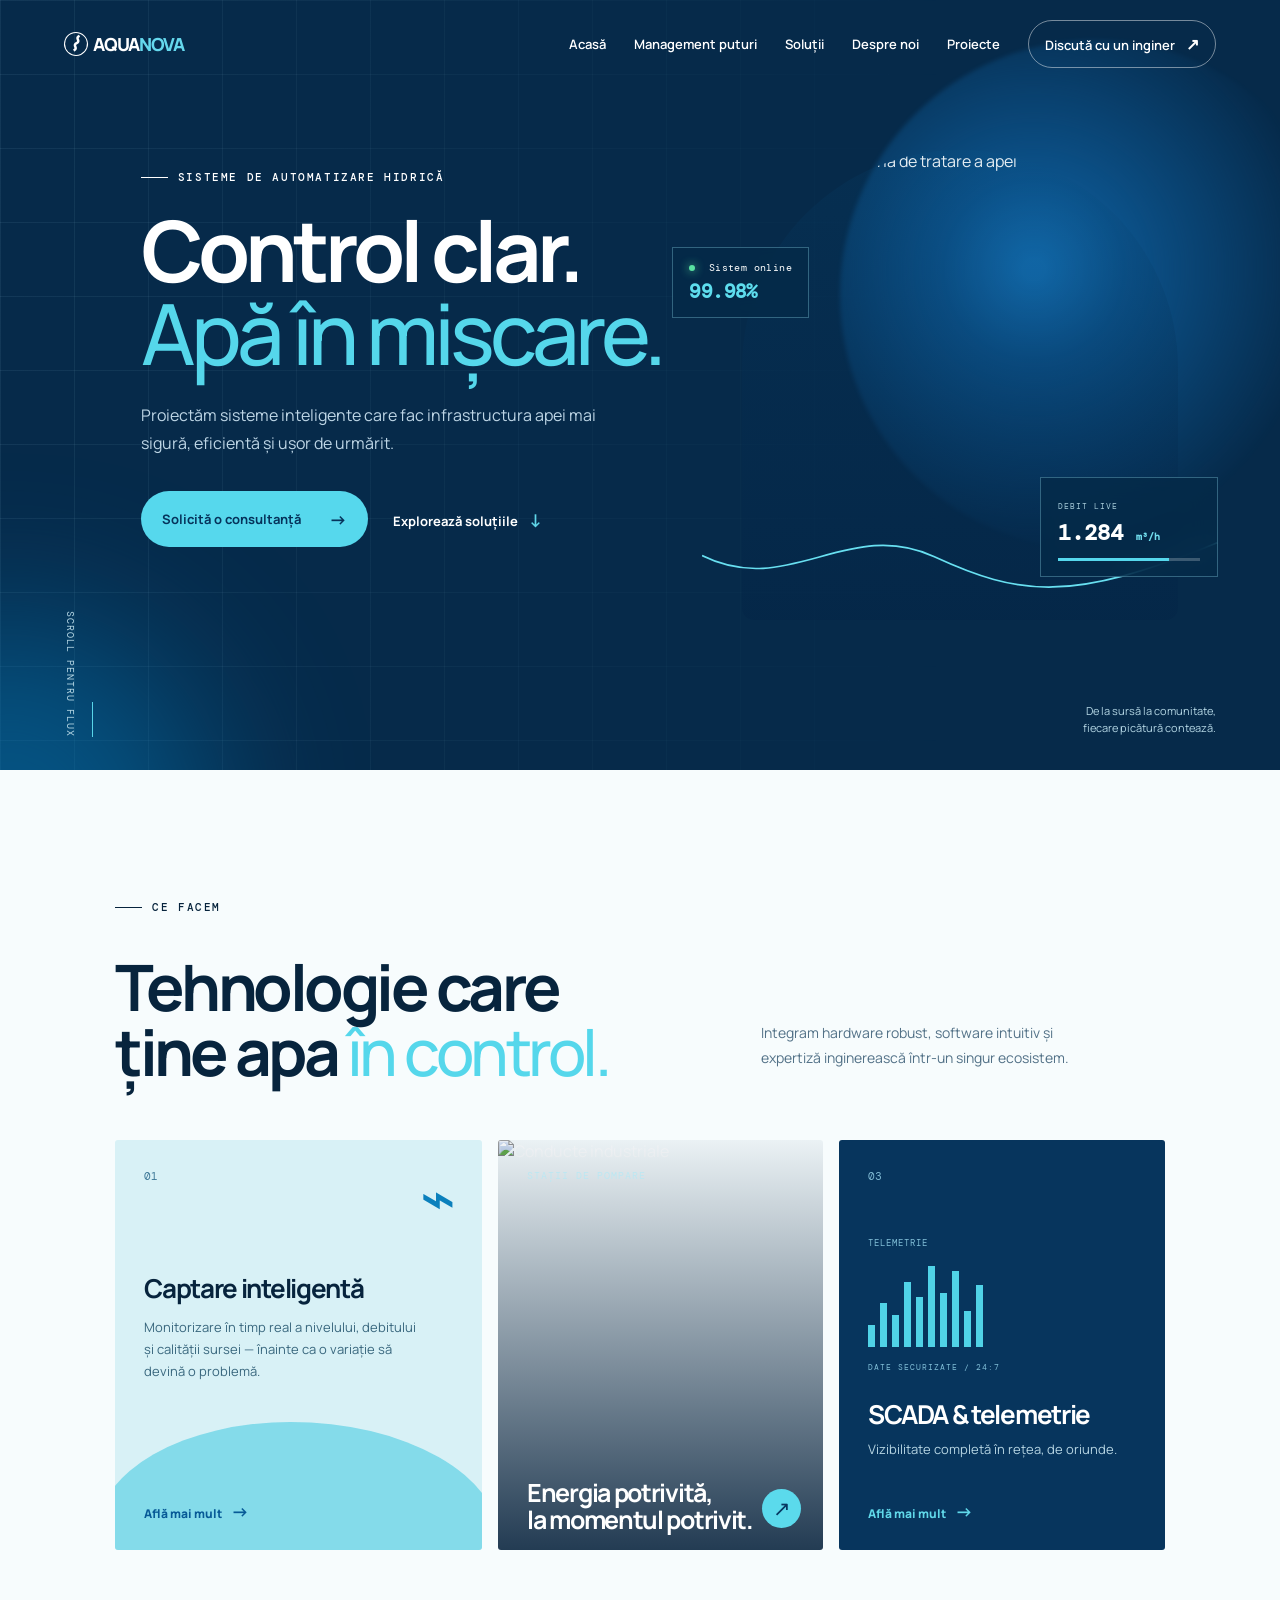
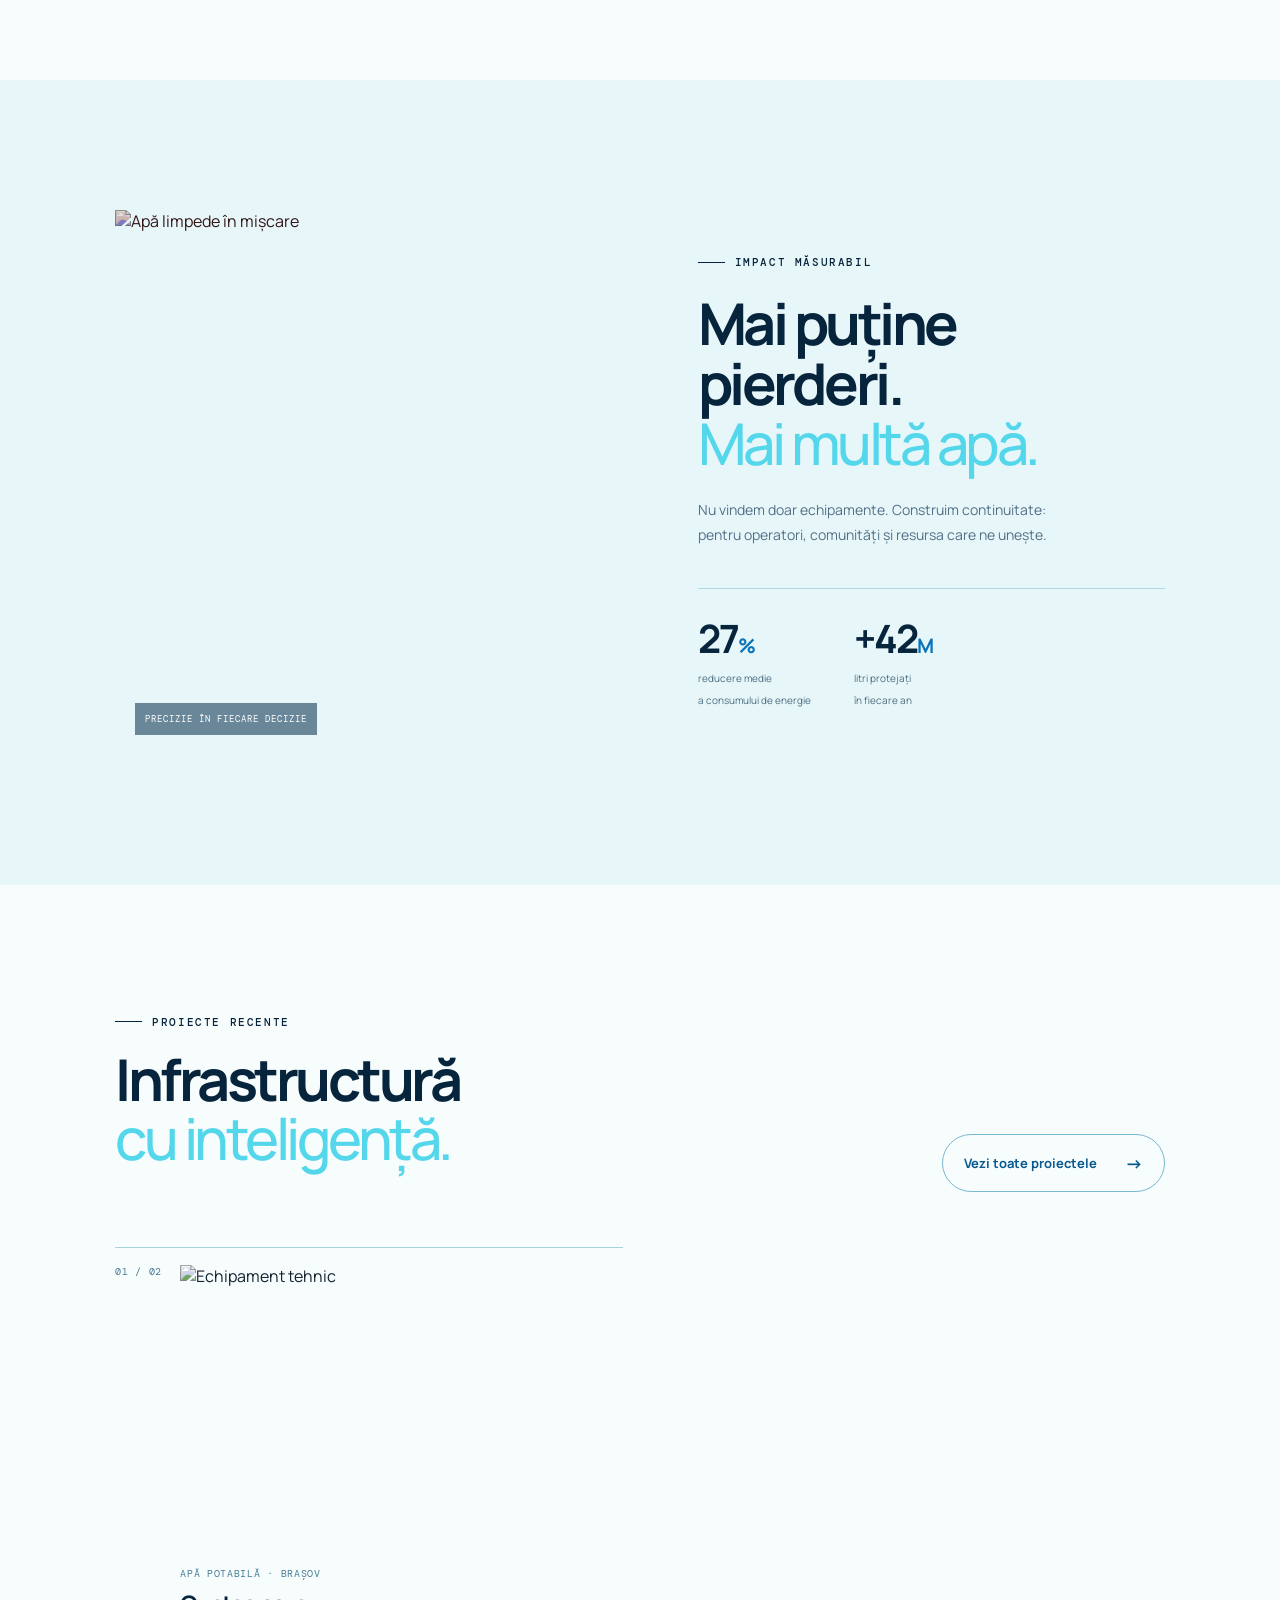
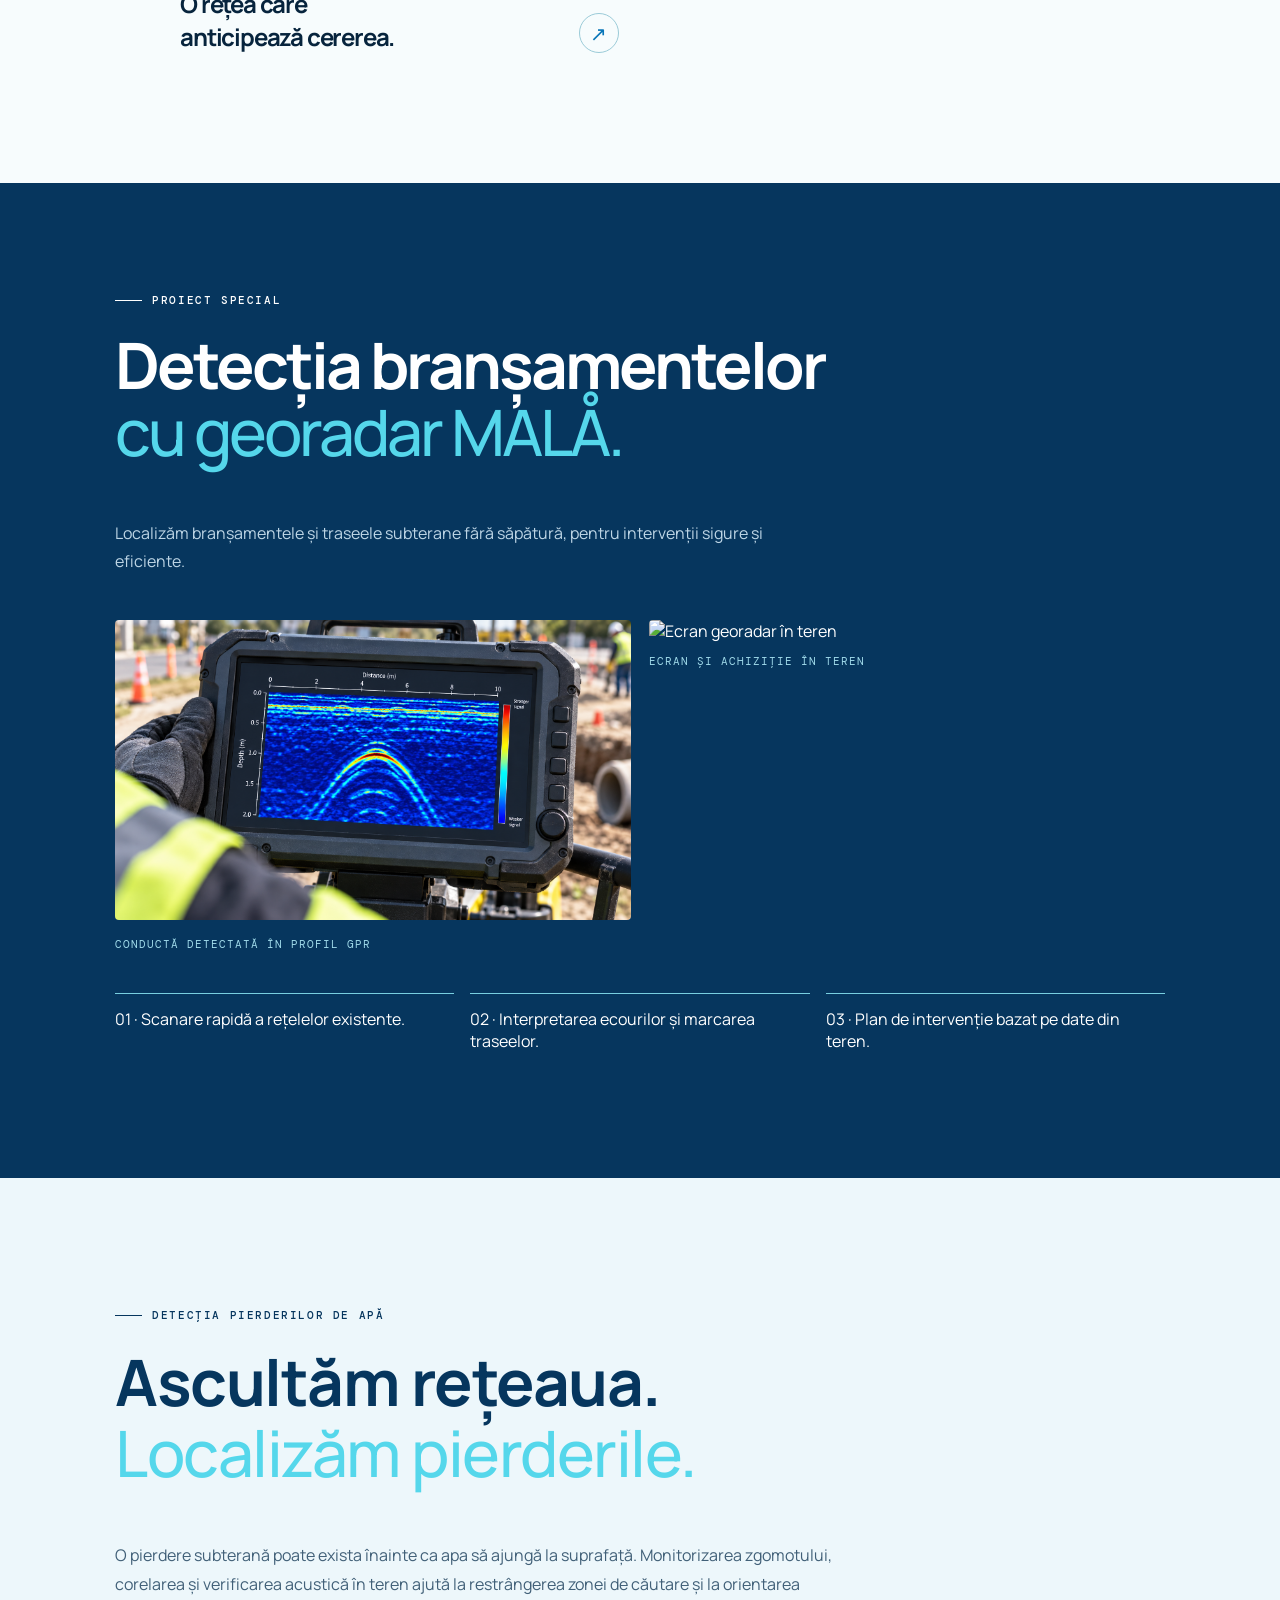
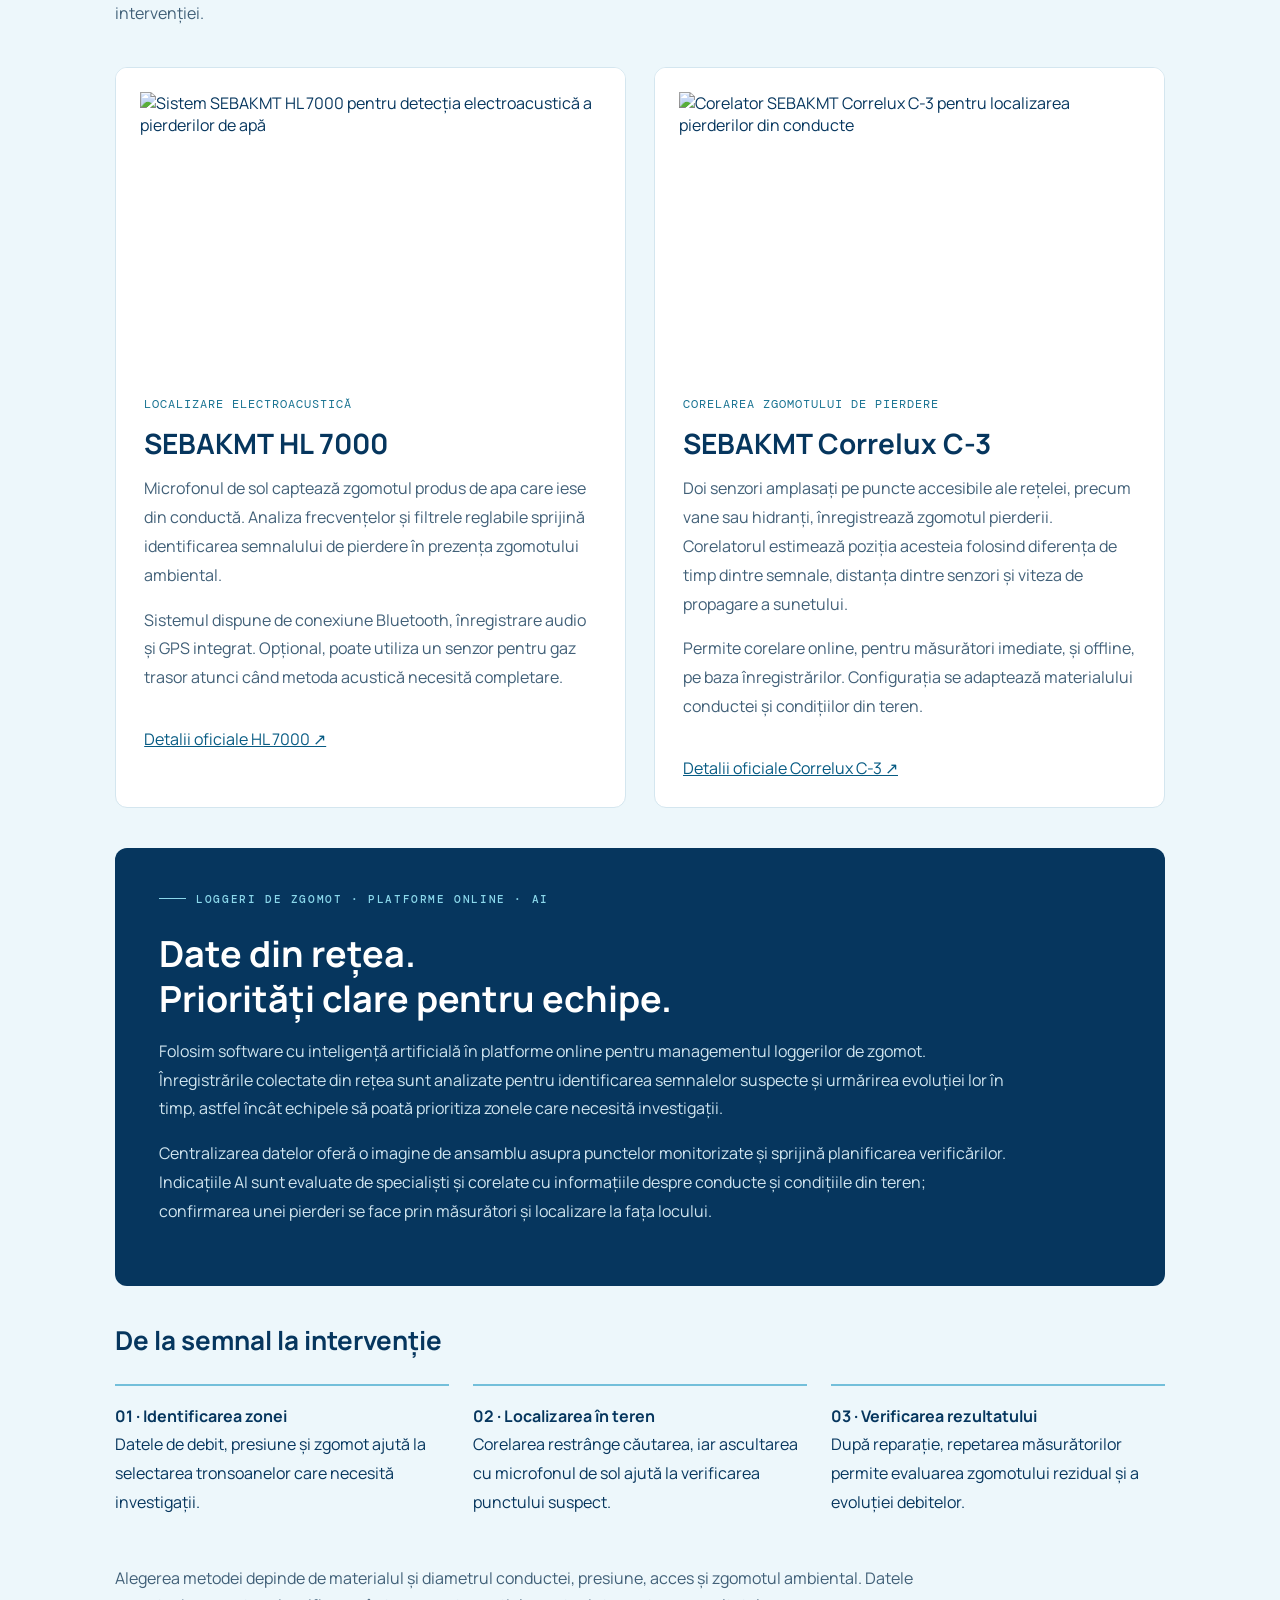
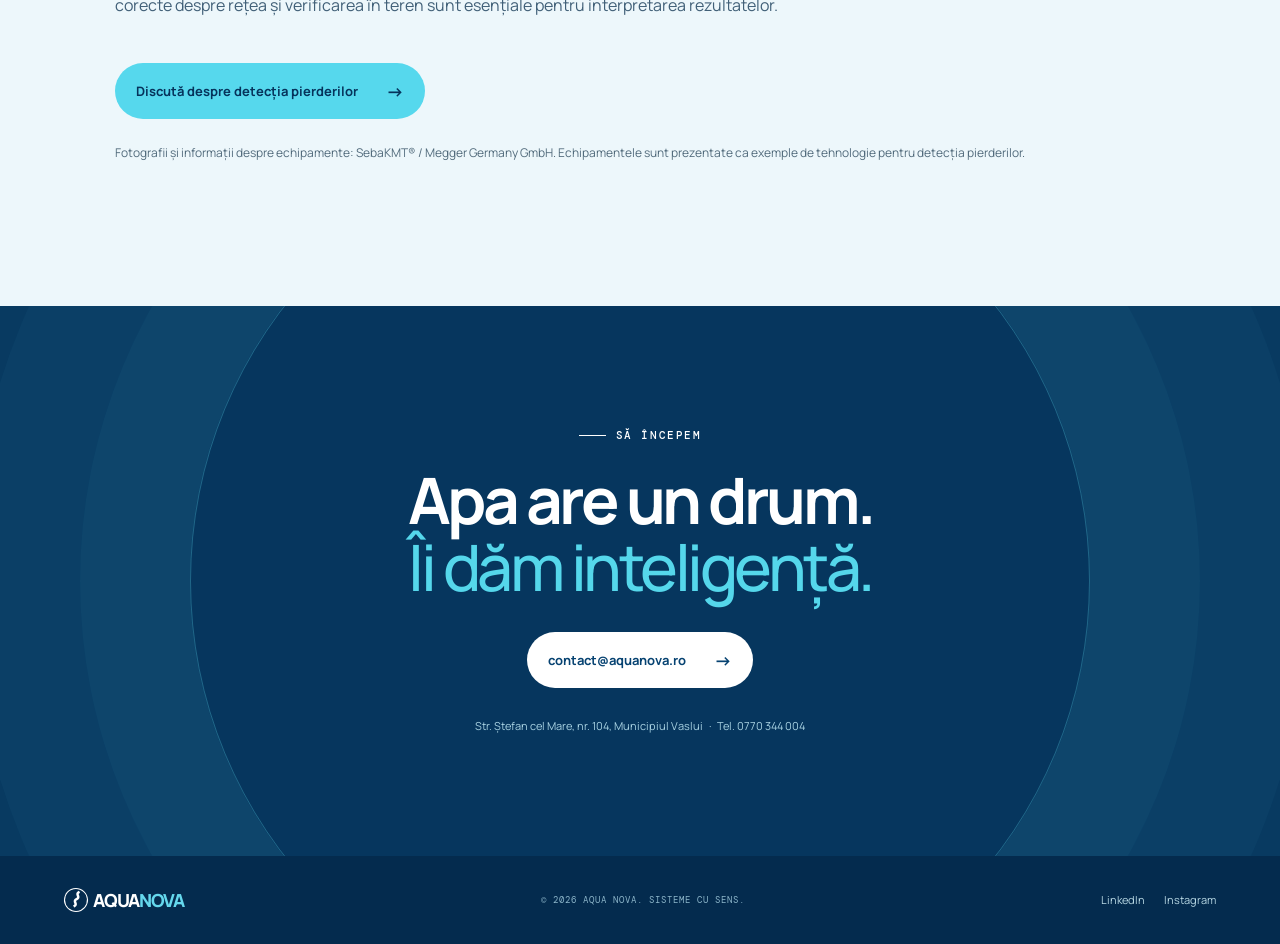
==== index.html @ 4a6e53aa "Add SEBAKMT leak detection equipment and AI logger management Added a new section for water loss det" ====
<!doctype html>
<html lang="ro">
  <head>
    <meta charset="UTF-8" />
    <meta name="viewport" content="width=device-width, initial-scale=1.0" />
    <meta name="description" content="AQUA NOVA — automatizări inteligente pentru captarea, tratarea și distribuția apei." />
    <title>AQUA NOVA | Automatizări pentru apă</title>
    <link rel="preconnect" href="https://fonts.googleapis.com" />
    <link rel="preconnect" href="https://fonts.gstatic.com" crossorigin />
    <link href="https://fonts.googleapis.com/css2?family=DM+Mono:wght@400;500&family=Manrope:wght@400;500;600;700;800&display=swap" rel="stylesheet" />
    <link rel="stylesheet" href="styles.css" />
  </head>
  <body>
    <div class="cursor-glow"></div>
    <header class="nav">
      <a class="brand" href="#acasa" aria-label="Aqua Nova acasă"><span class="brand-mark">⌇</span>AQUA<span>NOVA</span></a>
      <button class="menu-toggle" aria-label="Deschide meniul"><i></i><i></i></button>
      <nav>
        <a href="#acasa">Acasă</a><a href="puturi-forate.html">Management puturi</a><a href="#solutii">Soluții</a><a href="#despre">Despre noi</a><a href="#proiecte">Proiecte</a>
        <a class="nav-cta" href="#contact">Discută cu un inginer <b>↗</b></a>
      </nav>
    </header>

    <main id="acasa">
      <section class="hero">
        <div class="hero-grid"></div><div class="orb orb-one"></div><div class="orb orb-two"></div>
        <div class="hero-copy reveal">
          <p class="eyebrow"><span></span> SISTEME DE AUTOMATIZARE HIDRICĂ</p>
          <h1>Control clar.<br /><em>Apă în mișcare.</em></h1>
          <p class="intro">Proiectăm sisteme inteligente care fac infrastructura apei mai sigură, eficientă și ușor de urmărit.</p>
          <div class="hero-actions"><a class="button primary" href="#contact">Solicită o consultanță <b>→</b></a><a class="text-link" href="#solutii">Explorează soluțiile <span>↓</span></a></div>
        </div>
        <div class="hero-visual reveal delay-1">
          <div class="status-card"><span class="status-dot"></span> Sistem online <strong>99.98%</strong></div>
          <div class="image-frame hero-image"><img src="https://images.unsplash.com/photo-1578496480157-697fc14d2e55?auto=format&fit=crop&w=1400&q=85" alt="Instalație modernă de tratare a apei" /><div class="image-overlay"></div></div>
          <div class="waterline"><svg viewBox="0 0 600 100" preserveAspectRatio="none"><path d="M0 45 C100 95 170 0 270 46 S430 100 600 30" /></svg></div>
          <div class="metric-card"><small>DEBIT LIVE</small><strong>1.284 <i>m³/h</i></strong><div class="metric-line"><span></span></div></div>
        </div>
        <div class="hero-footer"><span>SCROLL PENTRU FLUX</span><div></div><p>De la sursă la comunitate,<br />fiecare picătură contează.</p></div>
      </section>

      <section id="solutii" class="solutions section-pad">
        <div class="section-heading reveal"><p class="eyebrow"><span></span> CE FACEM</p><h2>Tehnologie care<br />ține apa <em>în control.</em></h2><p>Integram hardware robust, software intuitiv și expertiză inginerească într-un singur ecosistem.</p></div>
        <div class="solution-grid">
          <article class="solution-card card-large reveal"><div class="card-number">01</div><div class="card-icon">⌁</div><h3>Captare inteligentă</h3><p>Monitorizare în timp real a nivelului, debitului și calității sursei — înainte ca o variație să devină o problemă.</p><a href="#contact">Află mai mult <b>→</b></a><div class="card-water"></div></article>
          <article class="solution-card image-card reveal delay-1"><img src="https://images.unsplash.com/photo-1605379399843-5870eea9b74e?auto=format&fit=crop&w=1000&q=85" alt="Conducte industriale" /><div class="image-shade"></div><p class="tag">STAȚII DE POMPARE</p><h3>Energia potrivită,<br />la momentul potrivit.</h3><span class="round-arrow">↗</span></article>
          <article class="solution-card card-dark reveal delay-2"><div class="card-number">03</div><div class="telemetry"><span>TELEMETRIE</span><div class="bars"><i></i><i></i><i></i><i></i><i></i><i></i><i></i><i></i><i></i><i></i></div><small>DATE SECURIZATE / 24:7</small></div><h3>SCADA &amp; telemetrie</h3><p>Vizibilitate completă în rețea, de oriunde.</p><a href="#contact">Află mai mult <b>→</b></a></article>
        </div>
      </section>

      <section id="despre" class="impact section-pad">
        <div class="impact-image reveal"><img src="https://images.unsplash.com/photo-1559825481-12a05cc00344?auto=format&fit=crop&w=1400&q=85" alt="Apă limpede în mișcare" /><div class="image-label">PRECIZIE ÎN FIECARE DECIZIE</div></div>
        <div class="impact-copy reveal delay-1"><p class="eyebrow"><span></span> IMPACT MĂSURABIL</p><h2>Mai puține pierderi.<br /><em>Mai multă apă.</em></h2><p>Nu vindem doar echipamente. Construim continuitate: pentru operatori, comunități și resursa care ne unește.</p><div class="stats"><div><strong>27<span>%</span></strong><small>reducere medie<br />a consumului de energie</small></div><div><strong>+42<span>M</span></strong><small>litri protejați<br />în fiecare an</small></div></div></div>
      </section>

      <section id="proiecte" class="projects section-pad"><div class="projects-top reveal"><div><p class="eyebrow"><span></span> PROIECTE RECENTE</p><h2>Infrastructură<br /><em>cu inteligență.</em></h2></div><a class="button outline" href="#contact">Vezi toate proiectele <b>→</b></a></div><div class="project-list"><article class="project reveal"><span>01 / 02</span><img src="https://images.unsplash.com/photo-1581092160607-ee22621dd758?auto=format&fit=crop&w=900&q=85" alt="Echipament tehnic" /><div><p>APĂ POTABILĂ · BRAȘOV</p><h3>O rețea care<br />anticipează cererea.</h3></div><a href="#contact">↗</a></article></div></section>

    <section id="georadar" style="background:#06365e;color:#fff;padding:110px clamp(24px,9vw,135px)"><p class="eyebrow"><span></span> PROIECT SPECIAL</p><h2 style="font-size:clamp(38px,5vw,66px);line-height:1.04;letter-spacing:-3px">Detecția branșamentelor<br /><em>cu georadar MALÅ.</em></h2><p style="color:#bdd5e5;line-height:1.8;max-width:680px">Localizăm branșamentele și traseele subterane fără săpătură, pentru intervenții sigure și eficiente.</p><div style="display:grid;grid-template-columns:repeat(auto-fit,minmax(260px,1fr));gap:18px;margin-top:44px"><figure style="margin:0"><img style="width:100%;height:300px;object-fit:cover;border-radius:4px" src="georadar-conducta-ecran.png" alt="Ecran GPR cu conductă detectată la adâncime" /><figcaption style="font:11px DM Mono,monospace;letter-spacing:1px;color:#9fd9e9;margin-top:12px">CONDUCTĂ DETECTATĂ ÎN PROFIL GPR</figcaption></figure><figure style="margin:0"><img style="width:100%;height:300px;object-fit:cover;border-radius:4px" src="https://d35rpq4gusjz9h.cloudfront.net/files/33785/download/675922/33785_8_202007240715008181242.jpg" alt="Ecran georadar în teren" /><figcaption style="font:11px DM Mono,monospace;letter-spacing:1px;color:#9fd9e9;margin-top:12px">ECRAN ȘI ACHIZIȚIE ÎN TEREN</figcaption></figure></div><div style="display:grid;grid-template-columns:repeat(auto-fit,minmax(180px,1fr));gap:16px;margin-top:42px"><p style="border-top:1px solid #78cfe0;padding-top:14px">01 · Scanare rapidă a rețelelor existente.</p><p style="border-top:1px solid #78cfe0;padding-top:14px">02 · Interpretarea ecourilor și marcarea traseelor.</p><p style="border-top:1px solid #78cfe0;padding-top:14px">03 · Plan de intervenție bazat pe date din teren.</p></div></section>
      
      <section id="detectie-pierderi" class="section-pad" aria-labelledby="pierderi-title" style="background:#edf7fb;color:#06365e;scroll-margin-top:100px">
        <p class="eyebrow"><span></span> DETECȚIA PIERDERILOR DE APĂ</p>
        <h2 id="pierderi-title" style="font-size:clamp(34px,5vw,64px);line-height:1.1;letter-spacing:-1.5px">Ascultăm rețeaua.<br /><em>Localizăm pierderile.</em></h2>
        <p style="max-width:760px;line-height:1.8;margin:24px 0;color:#416078">O pierdere subterană poate exista înainte ca apa să ajungă la suprafață. Monitorizarea zgomotului, corelarea și verificarea acustică în teren ajută la restrângerea zonei de căutare și la orientarea intervenției.</p>
        <div style="display:grid;grid-template-columns:repeat(auto-fit,minmax(min(100%,280px),1fr));gap:28px;margin:40px 0">
          <article style="background:#fff;border:1px solid #d4e6ef;border-radius:12px;overflow:hidden">
            <img src="https://sebakmt.com/wp-content/uploads/2024/07/hl7000_web.png" alt="Sistem SEBAKMT HL 7000 pentru detecția electroacustică a pierderilor de apă" loading="lazy" decoding="async" style="display:block;width:100%;height:300px;object-fit:contain;padding:24px;box-sizing:border-box;background:#fff" />
            <div style="padding:28px"><p style="font:12px 'DM Mono',monospace;color:#197392;letter-spacing:1px">LOCALIZARE ELECTROACUSTICĂ</p><h3 style="font-size:28px;margin:12px 0">SEBAKMT HL 7000</h3><p style="line-height:1.8;color:#416078">Microfonul de sol captează zgomotul produs de apa care iese din conductă. Analiza frecvențelor și filtrele reglabile sprijină identificarea semnalului de pierdere în prezența zgomotului ambiental.</p><p style="line-height:1.8;color:#416078;margin-top:12px">Sistemul dispune de conexiune Bluetooth, înregistrare audio și GPS integrat. Opțional, poate utiliza un senzor pentru gaz trasor atunci când metoda acustică necesită completare.</p><a href="https://sebakmt.com/en/products/ground-microphone/hl-7000-electro-acoustic-leak-detection/" target="_blank" rel="noopener noreferrer" style="display:inline-block;margin-top:20px;color:#075b83;text-decoration:underline">Detalii oficiale HL 7000 ↗</a></div>
          </article>
          <article style="background:#fff;border:1px solid #d4e6ef;border-radius:12px;overflow:hidden">
            <img src="https://sebakmt.com/wp-content/uploads/2025/01/correlux_c3-589x650.png" alt="Corelator SEBAKMT Correlux C-3 pentru localizarea pierderilor din conducte" loading="lazy" decoding="async" style="display:block;width:100%;height:300px;object-fit:contain;padding:24px;box-sizing:border-box;background:#fff" />
            <div style="padding:28px"><p style="font:12px 'DM Mono',monospace;color:#197392;letter-spacing:1px">CORELAREA ZGOMOTULUI DE PIERDERE</p><h3 style="font-size:28px;margin:12px 0">SEBAKMT Correlux C-3</h3><p style="line-height:1.8;color:#416078">Doi senzori amplasați pe puncte accesibile ale rețelei, precum vane sau hidranți, înregistrează zgomotul pierderii. Corelatorul estimează poziția acesteia folosind diferența de timp dintre semnale, distanța dintre senzori și viteza de propagare a sunetului.</p><p style="line-height:1.8;color:#416078;margin-top:12px">Permite corelare online, pentru măsurători imediate, și offline, pe baza înregistrărilor. Configurația se adaptează materialului conductei și condițiilor din teren.</p><a href="https://sebakmt.com/en/products/correlator/correlux-c-3-correlator-for-drinking-water-networks/" target="_blank" rel="noopener noreferrer" style="display:inline-block;margin-top:20px;color:#075b83;text-decoration:underline">Detalii oficiale Correlux C-3 ↗</a></div>
          </article>
        </div>
        <div style="background:#06365e;color:#fff;padding:clamp(24px,4vw,44px);border-radius:12px;margin:36px 0"><p class="eyebrow" style="color:#8bd8eb"><span></span> LOGGERI DE ZGOMOT · PLATFORME ONLINE · AI</p><h3 style="font-size:clamp(25px,3vw,36px);line-height:1.25;margin:16px 0">Date din rețea.<br />Priorități clare pentru echipe.</h3><p style="max-width:850px;line-height:1.8;color:#d0e5ef">Folosim software cu inteligență artificială în platforme online pentru managementul loggerilor de zgomot. Înregistrările colectate din rețea sunt analizate pentru identificarea semnalelor suspecte și urmărirea evoluției lor în timp, astfel încât echipele să poată prioritiza zonele care necesită investigații.</p><p style="max-width:850px;line-height:1.8;color:#d0e5ef;margin-top:16px">Centralizarea datelor oferă o imagine de ansamblu asupra punctelor monitorizate și sprijină planificarea verificărilor. Indicațiile AI sunt evaluate de specialiști și corelate cu informațiile despre conducte și condițiile din teren; confirmarea unei pierderi se face prin măsurători și localizare la fața locului.</p></div>
        <h3 style="font-size:26px">De la semnal la intervenție</h3>
        <div style="display:grid;grid-template-columns:repeat(auto-fit,minmax(min(100%,220px),1fr));gap:24px;margin:24px 0 32px;line-height:1.8">
          <p style="border-top:2px solid #73bfda;padding-top:16px"><strong>01 · Identificarea zonei</strong><br />Datele de debit, presiune și zgomot ajută la selectarea tronsoanelor care necesită investigații.</p>
          <p style="border-top:2px solid #73bfda;padding-top:16px"><strong>02 · Localizarea în teren</strong><br />Corelarea restrânge căutarea, iar ascultarea cu microfonul de sol ajută la verificarea punctului suspect.</p>
          <p style="border-top:2px solid #73bfda;padding-top:16px"><strong>03 · Verificarea rezultatului</strong><br />După reparație, repetarea măsurătorilor permite evaluarea zgomotului rezidual și a evoluției debitelor.</p>
        </div>
        <p style="max-width:800px;line-height:1.7;color:#416078">Alegerea metodei depinde de materialul și diametrul conductei, presiune, acces și zgomotul ambiental. Datele corecte despre rețea și verificarea în teren sunt esențiale pentru interpretarea rezultatelor.</p>
        <a class="button primary" href="#contact" style="margin-top:28px">Discută despre detecția pierderilor <b>→</b></a>
        <p style="font-size:12px;color:#526b7c;line-height:1.7;margin-top:24px">Fotografii și informații despre echipamente: SebaKMT® / Megger Germany GmbH. Echipamentele sunt prezentate ca exemple de tehnologie pentru detecția pierderilor.</p>
      </section>
      <section id="contact" class="contact"><div class="contact-rings"></div><div class="contact-content reveal"><p class="eyebrow"><span></span> SĂ ÎNCEPEM</p><h2>Apa are un drum.<br /><em>Îi dăm inteligență.</em></h2><a class="button light" href="mailto:contact@aquanova.ro">contact@aquanova.ro <b>→</b></a><p class="contact-note">Str. Ștefan cel Mare, nr. 104, Municipiul Vaslui &nbsp; · &nbsp; Tel. 0770 344 004</p></div></section></main>
    <footer><a class="brand" href="#acasa"><span class="brand-mark">⌇</span>AQUA<span>NOVA</span></a><p>© 2026 AQUA NOVA. SISTEME CU SENS.</p><div><a href="#">LinkedIn</a><a href="#">Instagram</a></div></footer>
    <script src="script.js"></script>
  </body>
</html>
---- styles.css ----
:root{--ink:#07243d;--blue:#0a71c8;--aqua:#51d7ee;--pale:#e9f7fb;--line:rgba(8,63,98,.16)}*{box-sizing:border-box}html{scroll-behavior:smooth}body{margin:0;background:#f7fcfd;color:var(--ink);font-family:Manrope,Arial,sans-serif;overflow-x:hidden}.nav{height:88px;display:flex;align-items:center;justify-content:space-between;position:absolute;top:0;z-index:5;width:100%;padding:0 clamp(24px,5vw,78px);color:white}.brand{color:inherit;font-weight:800;letter-spacing:-1px;text-decoration:none;font-size:18px}.brand span:not(.brand-mark){color:#65d8ed}.brand-mark{display:inline-grid;place-items:center;width:24px;height:24px;margin-right:5px;border:1.5px solid currentColor;border-radius:50%;font-size:20px;line-height:1;transform:rotate(20deg)}nav{display:flex;align-items:center;gap:28px}nav a{color:inherit;text-decoration:none;font-size:13px;font-weight:600}.nav-cta{border:1px solid rgba(255,255,255,.45);padding:12px 16px;border-radius:30px}.nav-cta b{font-size:16px;margin-left:8px}.menu-toggle{display:none}.hero{min-height:770px;background:#062a4a;color:#fff;position:relative;isolation:isolate;overflow:hidden;padding:170px clamp(24px,11vw,170px) 90px}.hero-grid{position:absolute;inset:0;background-image:linear-gradient(rgba(174,229,245,.08) 1px,transparent 1px),linear-gradient(90deg,rgba(174,229,245,.08) 1px,transparent 1px);background-size:74px 74px;mask-image:linear-gradient(90deg,black,transparent 75%);z-index:-1}.orb{position:absolute;border-radius:50%;filter:blur(2px);z-index:-1}.orb-one{width:510px;height:510px;right:-70px;top:40px;background:radial-gradient(circle at 38% 45%,#167bc5 0 2%,#0d5995 22%,transparent 68%);opacity:.85}.orb-two{width:400px;height:400px;left:-190px;bottom:-250px;background:#0576b2;filter:blur(80px);opacity:.55}.hero-copy{max-width:620px}.eyebrow{font-family:"DM Mono",monospace;font-size:11px;letter-spacing:1.6px;font-weight:500;margin:0 0 25px;display:flex;align-items:center;gap:10px}.eyebrow span{width:27px;height:1px;background:currentColor;display:inline-block}h1,h2,h3,p{margin-top:0}h1{font-size:clamp(52px,6.6vw,100px);line-height:.98;letter-spacing:-5px;margin-bottom:26px;font-weight:700}em{color:#55d7eb;font-style:normal;font-weight:500}.intro{max-width:460px;color:#bdd5e5;font-size:16px;line-height:1.75}.hero-actions{margin-top:34px;display:flex;align-items:center;gap:25px}.button{display:inline-flex;align-items:center;gap:28px;text-decoration:none;border-radius:30px;padding:16px 21px;font-size:13px;font-weight:700;transition:.25s}.button b{font-size:18px}.primary{background:#56d8ed;color:#06335b}.primary:hover{background:#fff;transform:translateY(-3px)}.text-link{color:white;text-decoration:none;font-size:13px;font-weight:700}.text-link span{color:#60d6e9;margin-left:8px;font-size:18px}.hero-visual{position:absolute;right:clamp(30px,8vw,135px);top:150px;width:min(34vw,500px);height:470px}.image-frame{overflow:hidden;border-radius:220px 220px 12px 12px;height:100%;position:relative}.hero-image img{width:100%;height:100%;object-fit:cover;filter:saturate(.72) contrast(1.08)}.image-overlay{position:absolute;inset:0;background:linear-gradient(180deg,rgba(8,91,145,.1),rgba(3,36,70,.45))}.status-card,.metric-card{position:absolute;z-index:2;background:rgba(5,42,72,.77);border:1px solid rgba(151,225,244,.32);backdrop-filter:blur(12px);font-family:"DM Mono",monospace}.status-card{left:-70px;top:97px;padding:13px 16px;font-size:10px;letter-spacing:.4px}.status-card strong{display:block;color:#5eddee;font-size:19px;margin-top:5px}.status-dot{height:6px;width:6px;background:#59e2a2;border-radius:50%;display:inline-block;margin-right:7px;box-shadow:0 0 10px #59e2a2}.metric-card{right:-40px;bottom:43px;padding:15px 17px;width:178px}.metric-card small{font-size:8px;color:#a9cddb;letter-spacing:1px}.metric-card strong{font-size:22px;display:block;margin-top:4px}.metric-card i{font-size:10px;color:#71dcec;font-style:normal}.metric-line{height:3px;background:rgba(255,255,255,.22);margin-top:11px}.metric-line span{height:100%;background:#56d8ed;display:block;width:78%;animation:grow 3s infinite alternate}.waterline{position:absolute;bottom:12px;left:-40px;width:calc(100% + 80px);z-index:2}.waterline path{fill:none;stroke:#68e0f1;stroke-width:2;stroke-dasharray:700;animation:dash 8s linear infinite}.hero-footer{position:absolute;bottom:33px;left:clamp(24px,5vw,78px);right:clamp(24px,5vw,78px);display:flex;align-items:end;gap:15px;color:#b4d6e4}.hero-footer span{font:10px "DM Mono";letter-spacing:1px;writing-mode:vertical-rl}.hero-footer>div{height:35px;width:1px;background:#58d5e9}.hero-footer p{margin:0 0 0 auto;text-align:right;font-size:11px;line-height:1.6}.section-pad{padding:130px clamp(24px,9vw,135px)}.solutions{background:#f7fcfd}.section-heading{display:grid;grid-template-columns:1.5fr 1fr;gap:40px;align-items:end;margin-bottom:55px}.section-heading .eyebrow,.section-heading h2{grid-column:1}.section-heading .eyebrow{margin-bottom:0}.section-heading h2{font-size:clamp(38px,5vw,68px);line-height:1.02;letter-spacing:-3.5px;margin-bottom:0}.section-heading>p:not(.eyebrow){font-size:14px;line-height:1.8;color:#527187;max-width:310px}.solution-grid{display:grid;grid-template-columns:1.06fr .94fr .94fr;gap:16px}.solution-card{min-height:410px;position:relative;border-radius:3px;overflow:hidden;padding:29px}.card-large{background:#d8f1f6}.card-number{font:11px "DM Mono";color:#3d7897}.card-icon{position:absolute;right:26px;top:15px;font-size:60px;color:#0b80bc;font-weight:300}.solution-card h3{font-size:26px;letter-spacing:-1.3px;line-height:1.1;position:relative;z-index:1;margin:91px 0 14px}.solution-card p{font-size:13px;line-height:1.7;color:#39677e;max-width:275px;position:relative;z-index:1}.solution-card a{position:absolute;bottom:27px;text-decoration:none;color:#075a97;font-size:12px;font-weight:800;z-index:1}.solution-card a b{margin-left:7px;font-size:18px}.card-water{position:absolute;bottom:-102px;left:-5%;height:230px;width:110%;border-radius:48% 52% 0 0;background:#70d6e8;opacity:.8;animation:float 7s ease-in-out infinite}.image-card{padding:0;color:#fff}.image-card img{position:absolute;width:100%;height:100%;object-fit:cover;filter:saturate(.8)}.image-shade{position:absolute;inset:0;background:linear-gradient(0deg,rgba(0,28,55,.86),rgba(0,48,85,.05))}.image-card .tag{position:absolute;top:29px;left:29px;color:#bce7f2;font:10px "DM Mono";letter-spacing:1px}.image-card h3{position:absolute;bottom:16px;left:29px;margin:0;font-size:25px}.round-arrow{position:absolute;right:22px;bottom:22px;width:39px;height:39px;border-radius:50%;background:#5bdaec;color:#073861;display:grid;place-items:center;font-size:21px}.card-dark{background:#07355d;color:#fff}.card-dark .card-number{color:#7eb8d2}.telemetry{margin-top:46px}.telemetry>span,.telemetry small{font:9px "DM Mono";color:#81bfd8;letter-spacing:1px}.telemetry small{font-size:8px}.bars{height:90px;display:flex;align-items:end;gap:5px;margin:6px 0}.bars i{display:block;width:7px;background:#50d3e7;animation:bars 1.4s ease-in-out infinite alternate}.bars i:nth-child(2n){animation-delay:.3s}.bars i:nth-child(3n){animation-delay:.6s}.bars i:nth-child(1){height:24%}.bars i:nth-child(2){height:48%}.bars i:nth-child(3){height:35%}.bars i:nth-child(4){height:72%}.bars i:nth-child(5){height:55%}.bars i:nth-child(6){height:90%}.bars i:nth-child(7){height:60%}.bars i:nth-child(8){height:84%}.bars i:nth-child(9){height:40%}.bars i:nth-child(10){height:68%}.card-dark h3{margin:25px 0 10px}.card-dark p{color:#b5d4e2}.card-dark a{color:#60d8e9}.impact{background:#e7f6f9;display:grid;grid-template-columns:1fr 1fr;gap:clamp(40px,9vw,150px);align-items:center}.impact-image{height:545px;position:relative;overflow:hidden}.impact-image img{width:100%;height:100%;object-fit:cover;filter:saturate(.7) hue-rotate(145deg) brightness(.87)}.image-label{position:absolute;bottom:20px;left:20px;color:#fff;font:9px "DM Mono";letter-spacing:1px;background:rgba(3,45,75,.55);padding:10px}.impact-copy h2,.projects h2,.contact h2{font-size:clamp(38px,4.5vw,65px);letter-spacing:-3.5px;line-height:1.04;margin-bottom:23px}.impact-copy>p:not(.eyebrow){color:#527187;line-height:1.8;max-width:380px;font-size:14px}.stats{display:flex;gap:43px;border-top:1px solid #afd9e3;margin-top:41px;padding-top:22px}.stats strong{display:block;font-size:39px;letter-spacing:-2px}.stats strong span{color:#0874bb;font-size:20px}.stats small{font-size:10px;line-height:1.5;color:#4c6e82}.projects{background:#f7fcfd}.projects-top{display:flex;align-items:end;justify-content:space-between;margin-bottom:55px}.projects-top .eyebrow{margin-bottom:21px}.outline{border:1px solid #78b9cf;color:#075990}.outline:hover{background:#075990;color:white}.project-list{display:grid;grid-template-columns:1fr 1fr;gap:35px}.project{border-top:1px solid #a7d3dd;padding-top:17px;display:grid;grid-template-columns:50px 1fr 44px;gap:15px;align-items:start}.project>span,.project p{font:10px "DM Mono";letter-spacing:.7px;color:#467b95}.project img{width:100%;height:270px;object-fit:cover;grid-column:2/4;filter:saturate(.55)}.project div{grid-column:2}.project p{margin:17px 0 7px}.project h3{font-size:24px;letter-spacing:-1.2px;margin:0}.project>a{border:1px solid #9bcbd8;border-radius:50%;width:40px;height:40px;display:grid;place-items:center;text-decoration:none;color:#0875b8;font-size:20px;align-self:end}.contact{min-height:550px;background:#06365e;position:relative;color:white;display:grid;place-items:center;text-align:center;overflow:hidden}.contact-rings{position:absolute;width:900px;height:900px;border:1px solid rgba(93,216,235,.3);border-radius:50%;box-shadow:0 0 0 110px rgba(93,216,235,.035),0 0 0 220px rgba(93,216,235,.03),0 0 0 330px rgba(93,216,235,.02);animation:pulse 5s ease-in-out infinite}.contact-content{position:relative;padding:60px 20px}.contact .eyebrow{justify-content:center}.contact h2{font-size:clamp(40px,5vw,70px)}.light{background:#fff;color:#064271;margin-top:8px}.light:hover{transform:translateY(-3px);background:#5ad8eb}.contact-note{font-size:11px;color:#a8d2e2;margin:30px 0 0}footer{padding:32px clamp(24px,5vw,78px);display:flex;justify-content:space-between;align-items:center;background:#042b4e;color:#fff}footer p{font:9px "DM Mono";letter-spacing:1px;color:#8db6ca;margin:0}footer div{display:flex;gap:19px}footer div a{color:#b8d8e4;text-decoration:none;font-size:11px}.reveal{opacity:0;transform:translateY(24px);transition:opacity .7s ease,transform .7s ease}.reveal.visible{opacity:1;transform:none}.delay-1{transition-delay:.15s}.delay-2{transition-delay:.3s}@keyframes dash{to{stroke-dashoffset:-1400}}@keyframes grow{to{width:43%}}@keyframes float{50%{transform:translateY(-20px) rotate(2deg)}}@keyframes bars{to{transform:scaleY(.55);transform-origin:bottom}}@keyframes pulse{50%{transform:scale(.93);opacity:.7}}@media(max-width:850px){.nav{height:70px}.nav nav{display:none}.menu-toggle{display:flex;background:0;border:0;flex-direction:column;gap:5px}.menu-toggle i{height:1px;background:white;width:25px}.hero{min-height:770px;padding-top:135px}.hero-visual{opacity:.52;right:-55px;top:258px;width:360px;height:380px}.hero-copy{position:relative;z-index:1}.hero-footer{bottom:22px}.section-pad{padding-top:85px;padding-bottom:85px}.section-heading{display:block}.section-heading .eyebrow{margin-bottom:18px}.section-heading>p:not(.eyebrow){margin-top:23px}.solution-grid{grid-template-columns:1fr 1fr}.card-large{grid-row:span 1}.card-dark{grid-column:span 2;min-height:330px}.impact{grid-template-columns:1fr;gap:50px}.impact-image{height:420px}.project-list{gap:20px}.project{grid-template-columns:1fr 40px}.project>span{grid-column:1}.project img{grid-column:1/3;height:220px}.project div{grid-column:1}.project>a{grid-column:2;grid-row:3}.projects-top{display:block}.projects-top .button{margin-top:15px}}@media(max-width:540px){h1{letter-spacing:-3px}.hero{min-height:720px}.hero-visual{top:290px;right:-125px;width:310px;height:340px}.status-card{left:-10px}.metric-card{right:15px}.hero-footer p{display:none}.solution-grid,.project-list{grid-template-columns:1fr}.solution-card,.card-dark{grid-column:auto;min-height:360px}.projects-top h2{margin-bottom:0}.project{margin-bottom:20px}.impact-image{height:330px}.stats{gap:27px}.contact{min-height:480px}footer{flex-wrap:wrap;gap:18px}footer p{order:3;width:100%}}
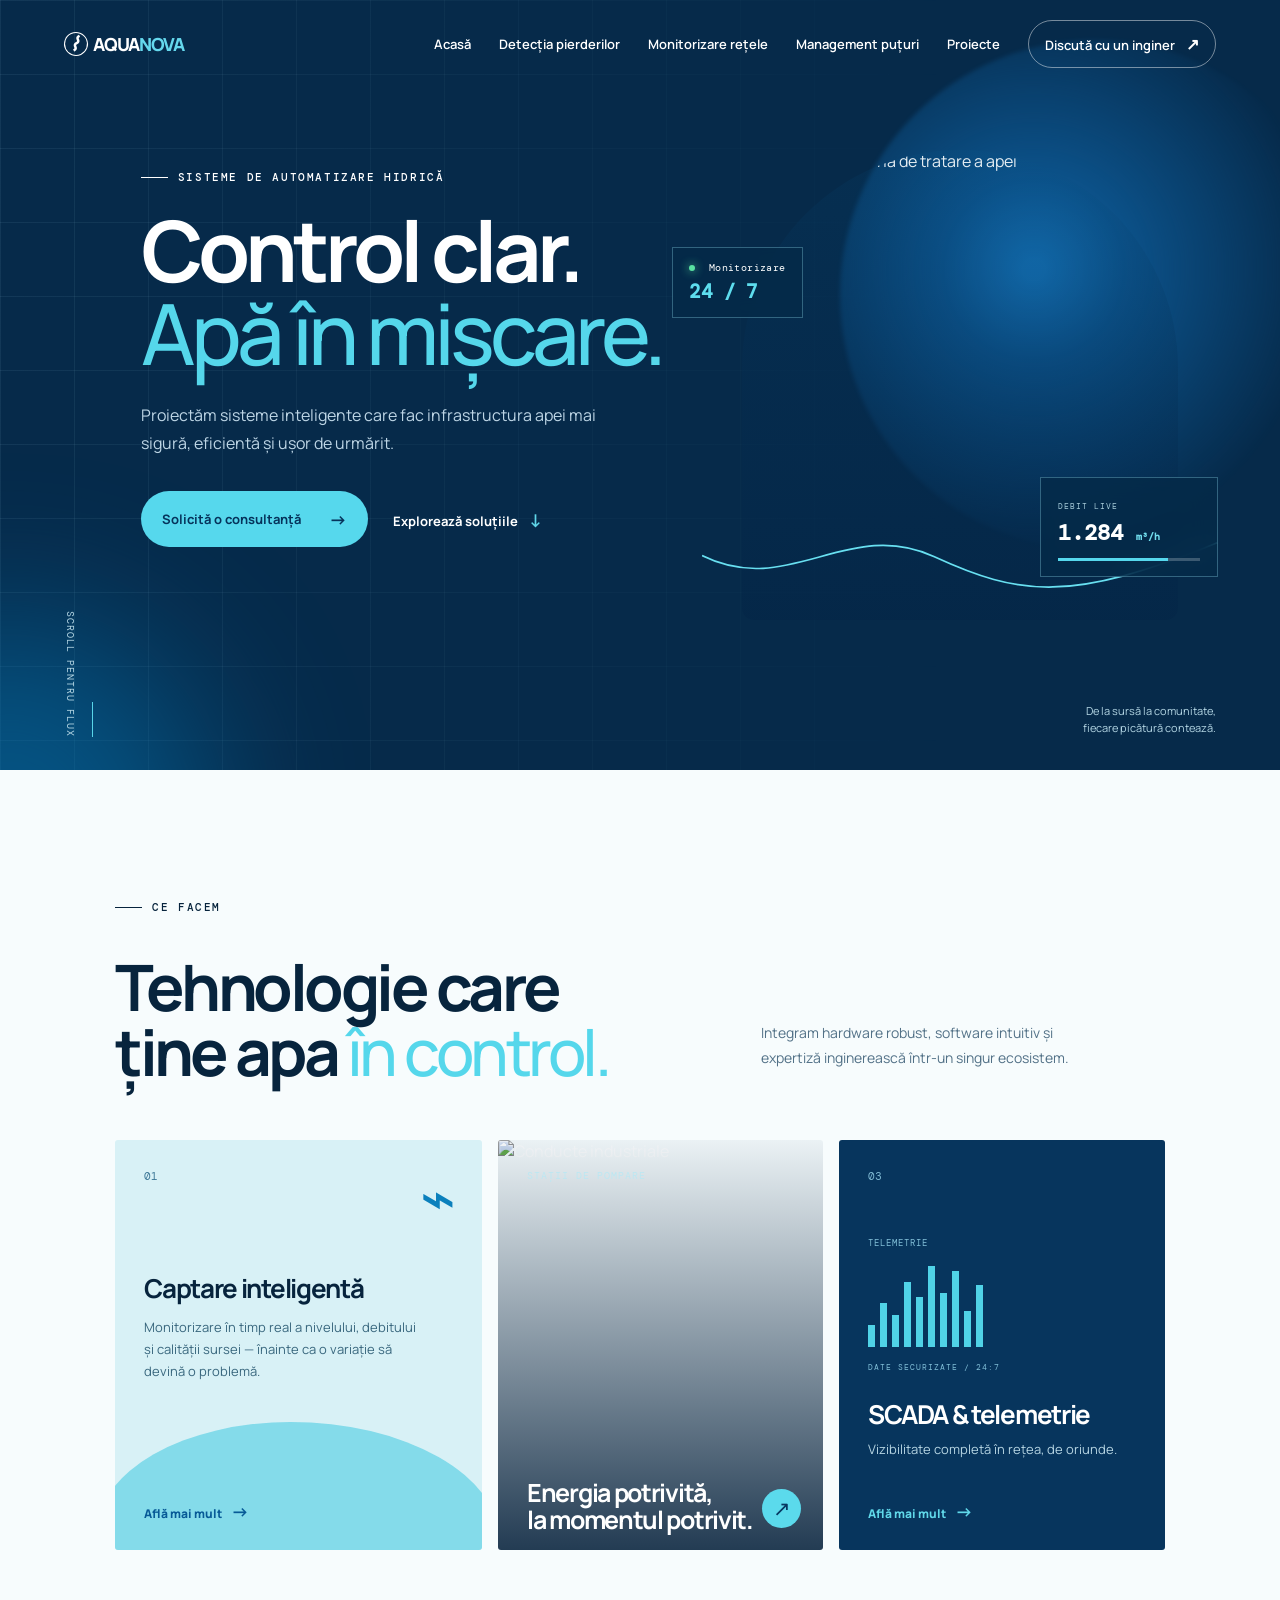
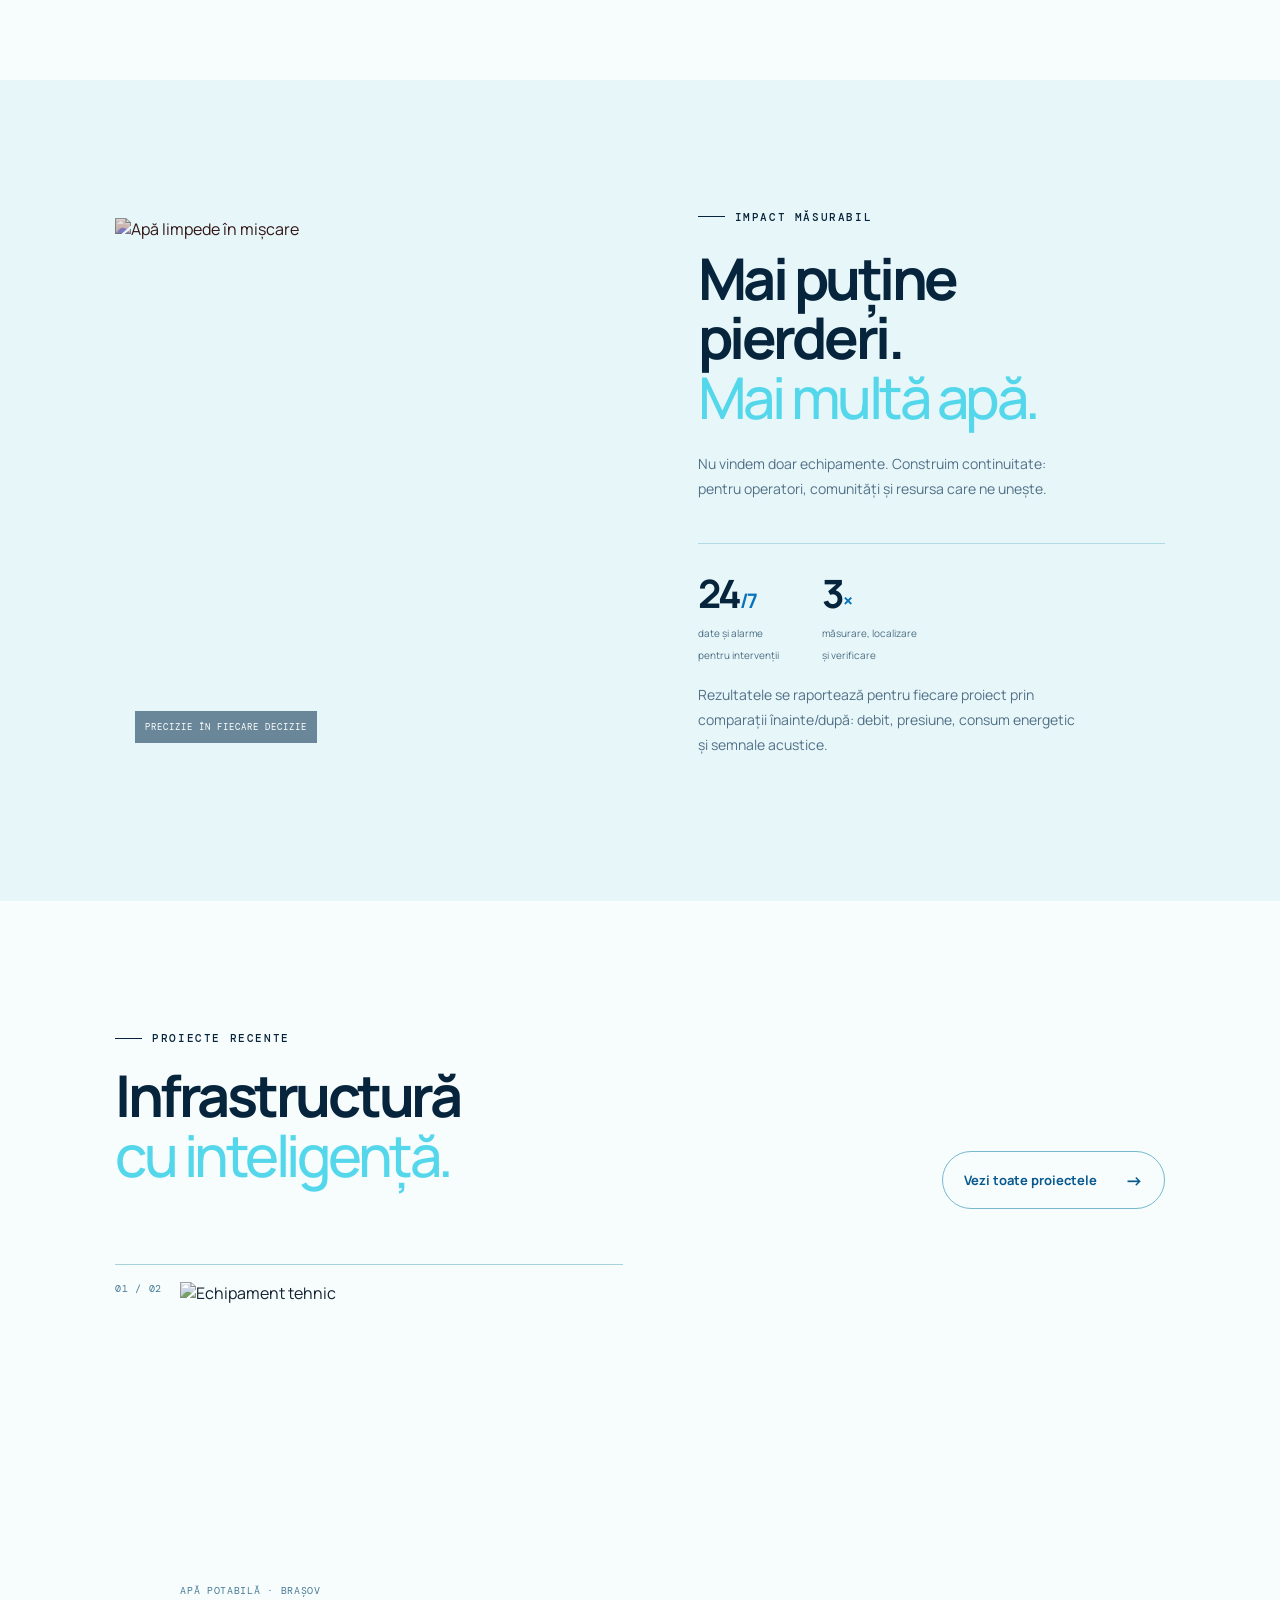
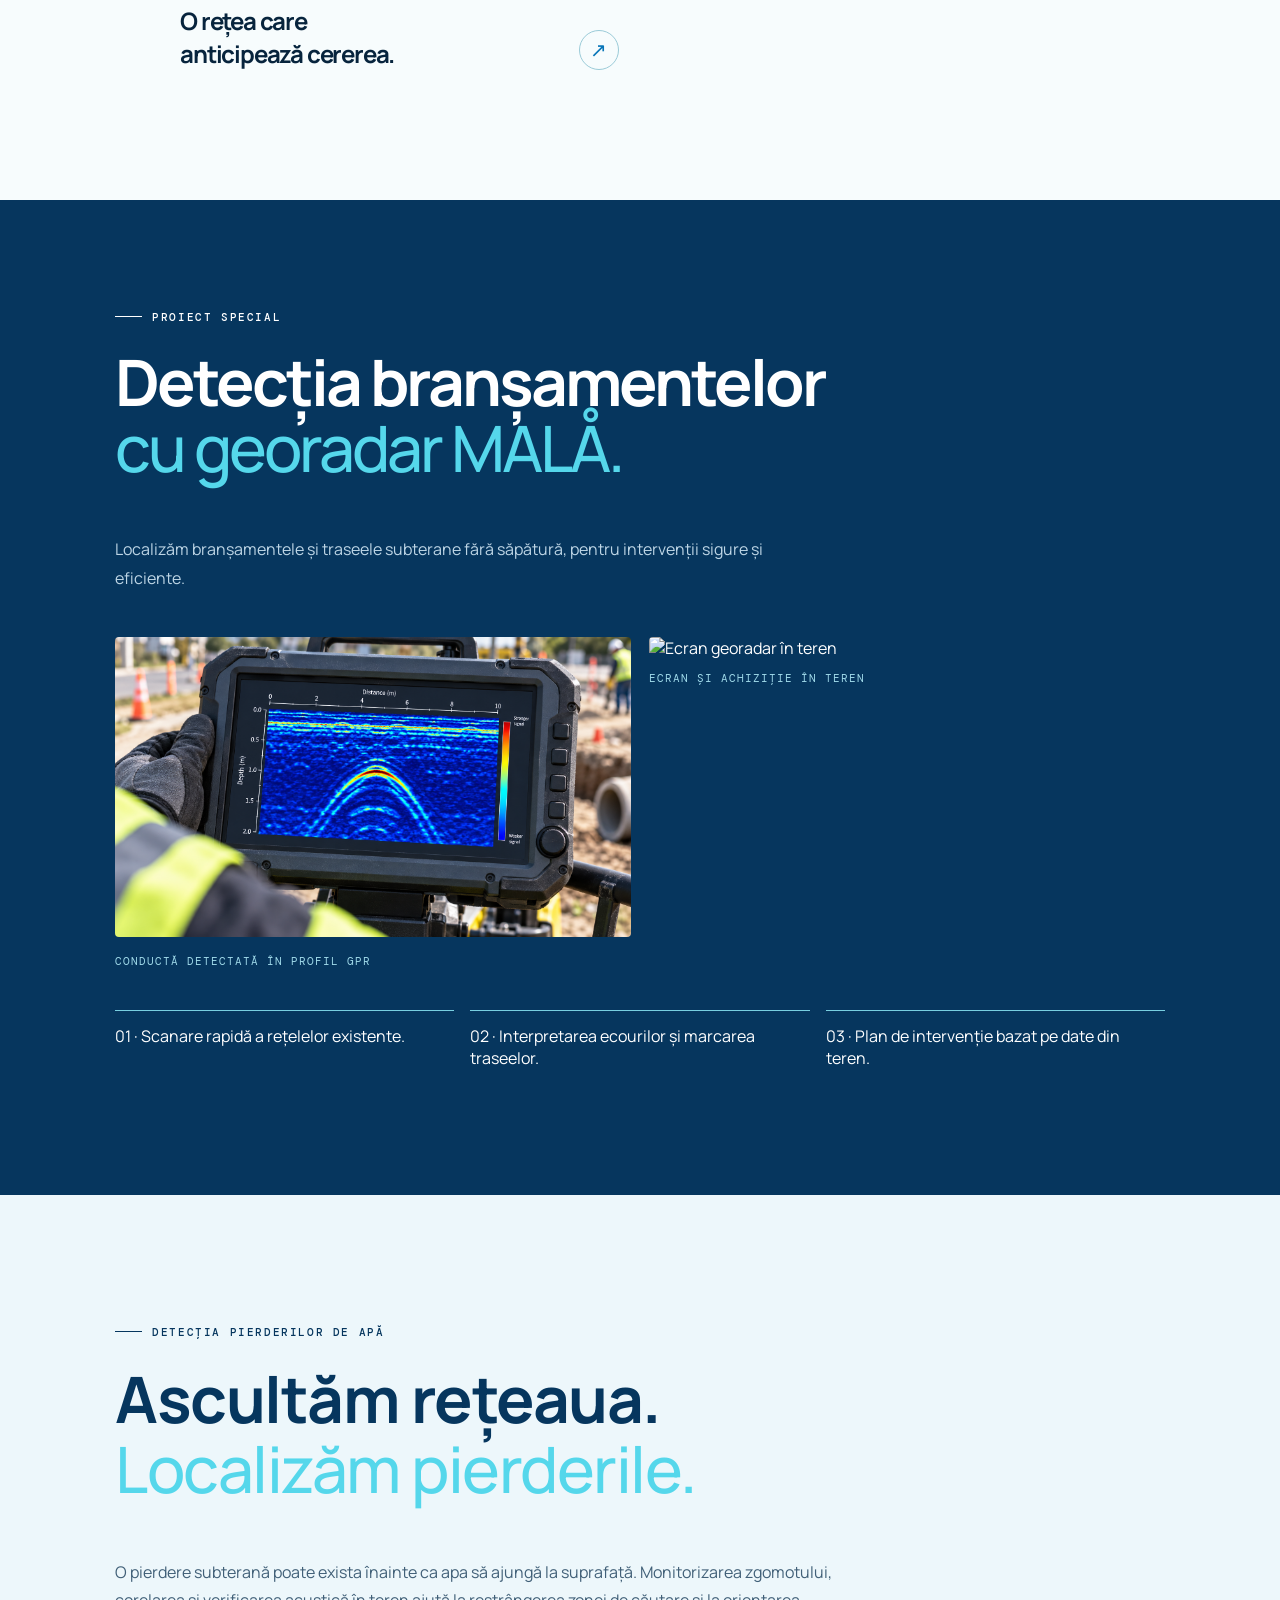
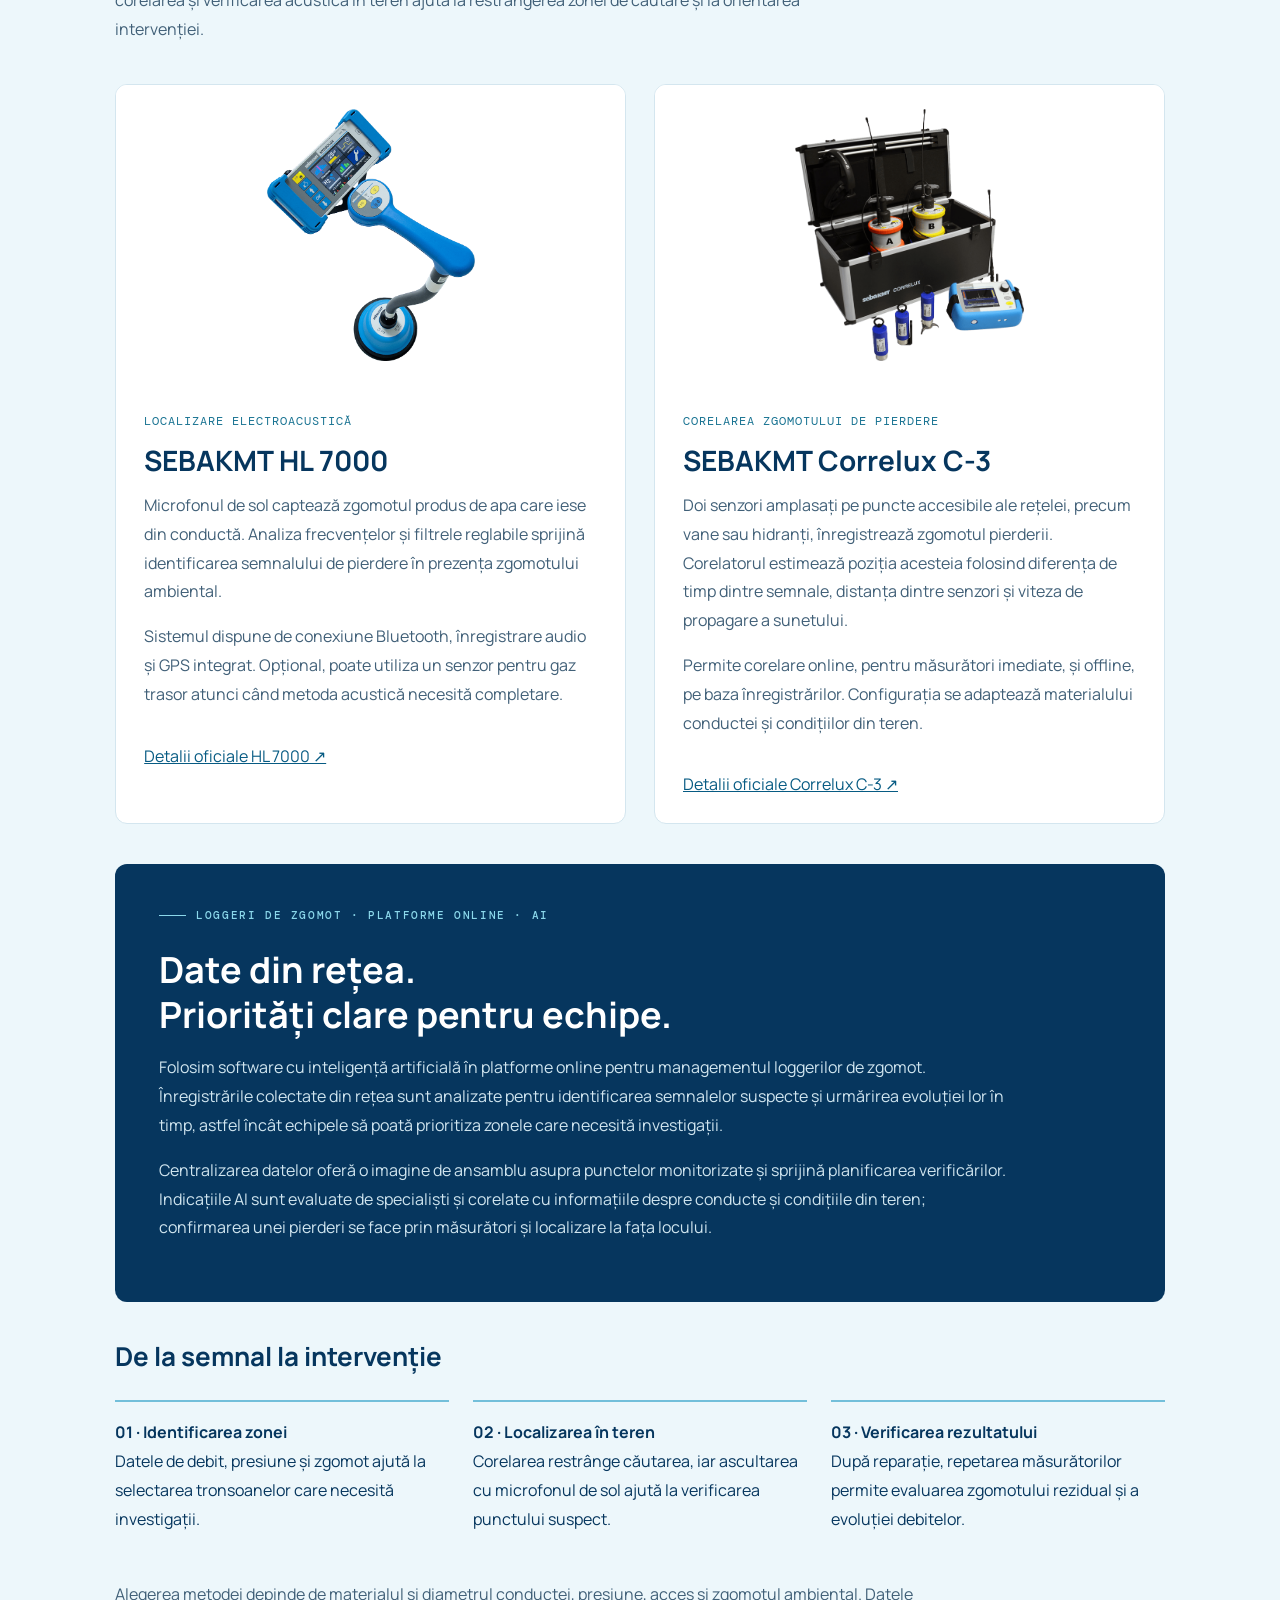
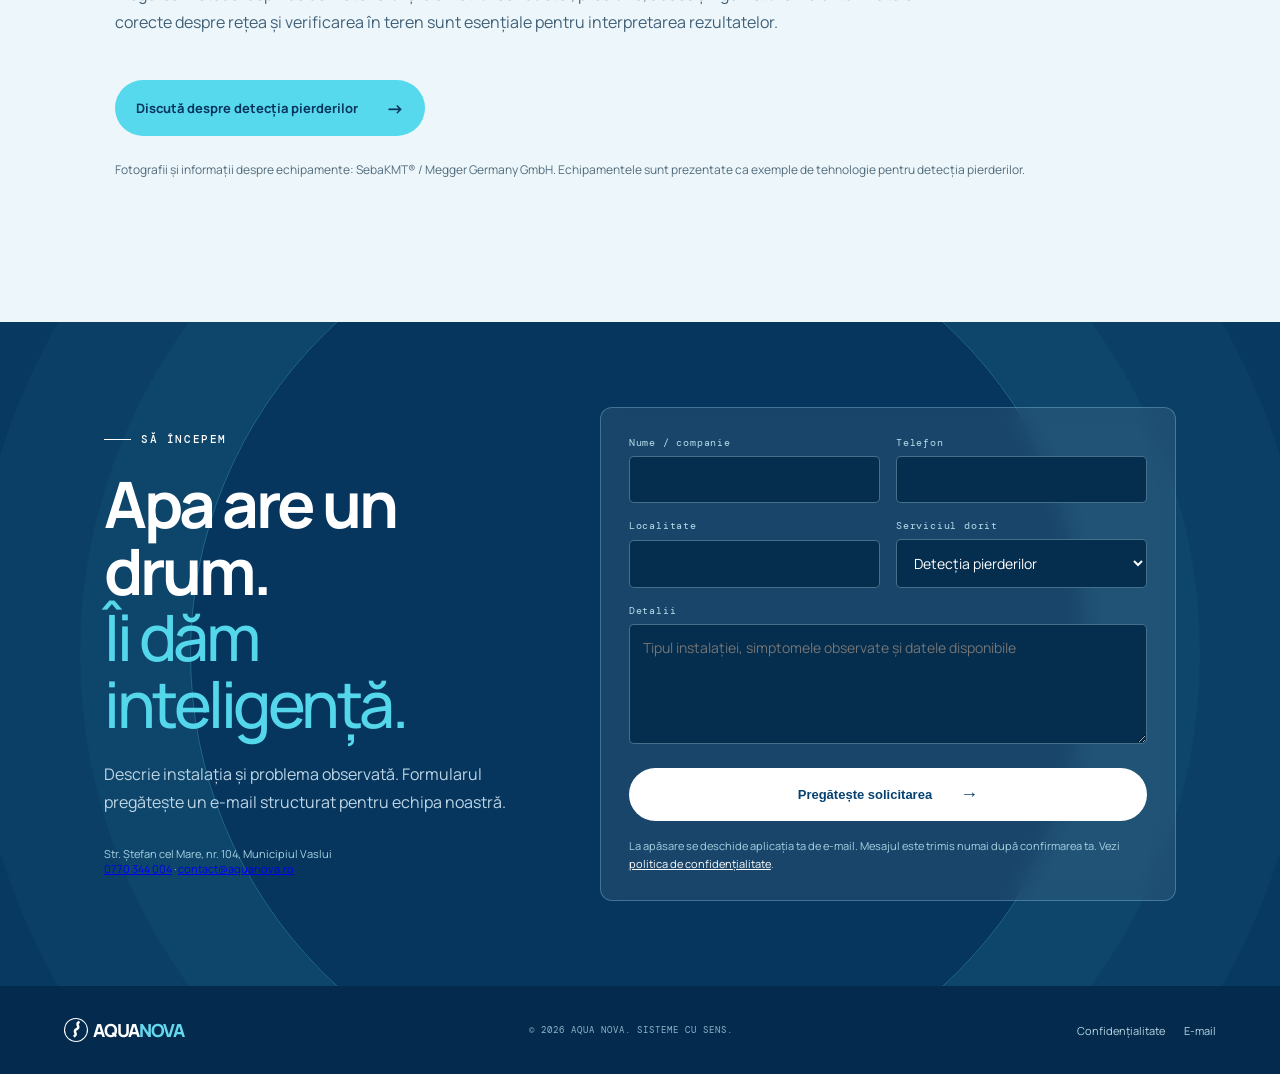
==== commit 77899739: "Improve site trust, conversion, imagery and SEO" ====
--- a/index.html
+++ b/index.html
@@ -4,24 +4,33 @@
     <meta charset="UTF-8" />
     <meta name="viewport" content="width=device-width, initial-scale=1.0" />
     <meta name="description" content="AQUA NOVA — automatizări inteligente pentru captarea, tratarea și distribuția apei." />
-    <title>AQUA NOVA | Automatizări pentru apă</title>
+    <title>AQUA NOVA | Automatizări și monitorizare pentru apă</title>
+    <link rel="canonical" href="https://palvga.github.io/aqua-nova/" />
+    <meta property="og:type" content="website" />
+    <meta property="og:locale" content="ro_RO" />
+    <meta property="og:title" content="AQUA NOVA | Automatizări și monitorizare pentru apă" />
+    <meta property="og:description" content="Monitorizare rețele, detecția pierderilor, automatizare și managementul puțurilor de adâncime." />
+    <meta property="og:url" content="https://palvga.github.io/aqua-nova/" />
+    <meta property="og:image" content="https://palvga.github.io/aqua-nova/assets/hero-management-puturi.png" />
+    <script type="application/ld+json">{"@context":"https://schema.org","@type":"ProfessionalService","name":"AQUA NOVA","url":"https://palvga.github.io/aqua-nova/","email":"contact@aquanova.ro","telephone":"+40770344004","address":{"@type":"PostalAddress","streetAddress":"Str. Ștefan cel Mare, nr. 104","addressLocality":"Vaslui","addressCountry":"RO"},"areaServed":"Romania","serviceType":["Detecția pierderilor de apă","Monitorizarea rețelelor de apă","Automatizarea și evaluarea puțurilor"]}</script>
     <link rel="preconnect" href="https://fonts.googleapis.com" />
     <link rel="preconnect" href="https://fonts.gstatic.com" crossorigin />
     <link href="https://fonts.googleapis.com/css2?family=DM+Mono:wght@400;500&family=Manrope:wght@400;500;600;700;800&display=swap" rel="stylesheet" />
     <link rel="stylesheet" href="styles.css" />
   </head>
   <body>
+    <a class="skip-link" href="#continut">Sari la conținut</a>
     <div class="cursor-glow"></div>
     <header class="nav">
       <a class="brand" href="#acasa" aria-label="Aqua Nova acasă"><span class="brand-mark">⌇</span>AQUA<span>NOVA</span></a>
-      <button class="menu-toggle" aria-label="Deschide meniul"><i></i><i></i></button>
-      <nav>
-        <a href="#acasa">Acasă</a><a href="puturi-forate.html">Management puturi</a><a href="#solutii">Soluții</a><a href="#despre">Despre noi</a><a href="#proiecte">Proiecte</a>
+      <button class="menu-toggle" type="button" aria-label="Deschide meniul" aria-expanded="false" aria-controls="navigatie-principala"><i></i><i></i></button>
+      <nav id="navigatie-principala">
+        <a href="#acasa">Acasă</a><a href="#detectie-pierderi">Detecția pierderilor</a><a href="monitorizare-retele.html">Monitorizare rețele</a><a href="puturi-forate.html">Management puțuri</a><a href="#proiecte">Proiecte</a>
         <a class="nav-cta" href="#contact">Discută cu un inginer <b>↗</b></a>
       </nav>
     </header>
 
-    <main id="acasa">
+    <main id="acasa"><span id="continut"></span>
       <section class="hero">
         <div class="hero-grid"></div><div class="orb orb-one"></div><div class="orb orb-two"></div>
         <div class="hero-copy reveal">
@@ -31,7 +40,7 @@
           <div class="hero-actions"><a class="button primary" href="#contact">Solicită o consultanță <b>→</b></a><a class="text-link" href="#solutii">Explorează soluțiile <span>↓</span></a></div>
         </div>
         <div class="hero-visual reveal delay-1">
-          <div class="status-card"><span class="status-dot"></span> Sistem online <strong>99.98%</strong></div>
+          <div class="status-card"><span class="status-dot"></span> Monitorizare <strong>24 / 7</strong></div>
           <div class="image-frame hero-image"><img src="https://images.unsplash.com/photo-1578496480157-697fc14d2e55?auto=format&fit=crop&w=1400&q=85" alt="Instalație modernă de tratare a apei" /><div class="image-overlay"></div></div>
           <div class="waterline"><svg viewBox="0 0 600 100" preserveAspectRatio="none"><path d="M0 45 C100 95 170 0 270 46 S430 100 600 30" /></svg></div>
           <div class="metric-card"><small>DEBIT LIVE</small><strong>1.284 <i>m³/h</i></strong><div class="metric-line"><span></span></div></div>
@@ -50,10 +59,10 @@
 
       <section id="despre" class="impact section-pad">
         <div class="impact-image reveal"><img src="https://images.unsplash.com/photo-1559825481-12a05cc00344?auto=format&fit=crop&w=1400&q=85" alt="Apă limpede în mișcare" /><div class="image-label">PRECIZIE ÎN FIECARE DECIZIE</div></div>
-        <div class="impact-copy reveal delay-1"><p class="eyebrow"><span></span> IMPACT MĂSURABIL</p><h2>Mai puține pierderi.<br /><em>Mai multă apă.</em></h2><p>Nu vindem doar echipamente. Construim continuitate: pentru operatori, comunități și resursa care ne unește.</p><div class="stats"><div><strong>27<span>%</span></strong><small>reducere medie<br />a consumului de energie</small></div><div><strong>+42<span>M</span></strong><small>litri protejați<br />în fiecare an</small></div></div></div>
+        <div class="impact-copy reveal delay-1"><p class="eyebrow"><span></span> IMPACT MĂSURABIL</p><h2>Mai puține pierderi.<br /><em>Mai multă apă.</em></h2><p>Nu vindem doar echipamente. Construim continuitate: pentru operatori, comunități și resursa care ne unește.</p><div class="stats"><div><strong>24<span>/7</span></strong><small>date și alarme<br />pentru intervenții</small></div><div><strong>3<span>×</span></strong><small>măsurare, localizare<br />și verificare</small></div></div><p class="trust-note">Rezultatele se raportează pentru fiecare proiect prin comparații înainte/după: debit, presiune, consum energetic și semnale acustice.</p></div>
       </section>
 
-      <section id="proiecte" class="projects section-pad"><div class="projects-top reveal"><div><p class="eyebrow"><span></span> PROIECTE RECENTE</p><h2>Infrastructură<br /><em>cu inteligență.</em></h2></div><a class="button outline" href="#contact">Vezi toate proiectele <b>→</b></a></div><div class="project-list"><article class="project reveal"><span>01 / 02</span><img src="https://images.unsplash.com/photo-1581092160607-ee22621dd758?auto=format&fit=crop&w=900&q=85" alt="Echipament tehnic" /><div><p>APĂ POTABILĂ · BRAȘOV</p><h3>O rețea care<br />anticipează cererea.</h3></div><a href="#contact">↗</a></article></div></section>
+      <section id="proiecte" class="projects section-pad"><div class="projects-top reveal"><div><p class="eyebrow"><span></span> PROIECTE RECENTE</p><h2>Infrastructură<br /><em>cu inteligență.</em></h2></div><a class="button outline" href="monitorizare-retele.html">Vezi toate proiectele <b>→</b></a></div><div class="project-list"><article class="project reveal"><span>01 / 02</span><img src="https://images.unsplash.com/photo-1581092160607-ee22621dd758?auto=format&fit=crop&w=900&q=85" alt="Echipament tehnic" /><div><p>APĂ POTABILĂ · BRAȘOV</p><h3>O rețea care<br />anticipează cererea.</h3></div><a href="#contact">↗</a></article></div></section>
 
     <section id="georadar" style="background:#06365e;color:#fff;padding:110px clamp(24px,9vw,135px)"><p class="eyebrow"><span></span> PROIECT SPECIAL</p><h2 style="font-size:clamp(38px,5vw,66px);line-height:1.04;letter-spacing:-3px">Detecția branșamentelor<br /><em>cu georadar MALÅ.</em></h2><p style="color:#bdd5e5;line-height:1.8;max-width:680px">Localizăm branșamentele și traseele subterane fără săpătură, pentru intervenții sigure și eficiente.</p><div style="display:grid;grid-template-columns:repeat(auto-fit,minmax(260px,1fr));gap:18px;margin-top:44px"><figure style="margin:0"><img style="width:100%;height:300px;object-fit:cover;border-radius:4px" src="georadar-conducta-ecran.png" alt="Ecran GPR cu conductă detectată la adâncime" /><figcaption style="font:11px DM Mono,monospace;letter-spacing:1px;color:#9fd9e9;margin-top:12px">CONDUCTĂ DETECTATĂ ÎN PROFIL GPR</figcaption></figure><figure style="margin:0"><img style="width:100%;height:300px;object-fit:cover;border-radius:4px" src="https://d35rpq4gusjz9h.cloudfront.net/files/33785/download/675922/33785_8_202007240715008181242.jpg" alt="Ecran georadar în teren" /><figcaption style="font:11px DM Mono,monospace;letter-spacing:1px;color:#9fd9e9;margin-top:12px">ECRAN ȘI ACHIZIȚIE ÎN TEREN</figcaption></figure></div><div style="display:grid;grid-template-columns:repeat(auto-fit,minmax(180px,1fr));gap:16px;margin-top:42px"><p style="border-top:1px solid #78cfe0;padding-top:14px">01 · Scanare rapidă a rețelelor existente.</p><p style="border-top:1px solid #78cfe0;padding-top:14px">02 · Interpretarea ecourilor și marcarea traseelor.</p><p style="border-top:1px solid #78cfe0;padding-top:14px">03 · Plan de intervenție bazat pe date din teren.</p></div></section>
       
@@ -63,11 +72,11 @@
         <p style="max-width:760px;line-height:1.8;margin:24px 0;color:#416078">O pierdere subterană poate exista înainte ca apa să ajungă la suprafață. Monitorizarea zgomotului, corelarea și verificarea acustică în teren ajută la restrângerea zonei de căutare și la orientarea intervenției.</p>
         <div style="display:grid;grid-template-columns:repeat(auto-fit,minmax(min(100%,280px),1fr));gap:28px;margin:40px 0">
           <article style="background:#fff;border:1px solid #d4e6ef;border-radius:12px;overflow:hidden">
-            <img src="https://sebakmt.com/wp-content/uploads/2024/07/hl7000_web.png" alt="Sistem SEBAKMT HL 7000 pentru detecția electroacustică a pierderilor de apă" loading="lazy" decoding="async" style="display:block;width:100%;height:300px;object-fit:contain;padding:24px;box-sizing:border-box;background:#fff" />
+            <img src="assets/sebakmt-hl7000.png" alt="Sistem SEBAKMT HL 7000 pentru detecția electroacustică a pierderilor de apă" loading="lazy" decoding="async" style="display:block;width:100%;height:300px;object-fit:contain;padding:24px;box-sizing:border-box;background:#fff" />
             <div style="padding:28px"><p style="font:12px 'DM Mono',monospace;color:#197392;letter-spacing:1px">LOCALIZARE ELECTROACUSTICĂ</p><h3 style="font-size:28px;margin:12px 0">SEBAKMT HL 7000</h3><p style="line-height:1.8;color:#416078">Microfonul de sol captează zgomotul produs de apa care iese din conductă. Analiza frecvențelor și filtrele reglabile sprijină identificarea semnalului de pierdere în prezența zgomotului ambiental.</p><p style="line-height:1.8;color:#416078;margin-top:12px">Sistemul dispune de conexiune Bluetooth, înregistrare audio și GPS integrat. Opțional, poate utiliza un senzor pentru gaz trasor atunci când metoda acustică necesită completare.</p><a href="https://sebakmt.com/en/products/ground-microphone/hl-7000-electro-acoustic-leak-detection/" target="_blank" rel="noopener noreferrer" style="display:inline-block;margin-top:20px;color:#075b83;text-decoration:underline">Detalii oficiale HL 7000 ↗</a></div>
           </article>
           <article style="background:#fff;border:1px solid #d4e6ef;border-radius:12px;overflow:hidden">
-            <img src="https://sebakmt.com/wp-content/uploads/2025/01/correlux_c3-589x650.png" alt="Corelator SEBAKMT Correlux C-3 pentru localizarea pierderilor din conducte" loading="lazy" decoding="async" style="display:block;width:100%;height:300px;object-fit:contain;padding:24px;box-sizing:border-box;background:#fff" />
+            <img src="assets/sebakmt-correlux-c3.png" alt="Corelator SEBAKMT Correlux C-3 pentru localizarea pierderilor din conducte" loading="lazy" decoding="async" style="display:block;width:100%;height:300px;object-fit:contain;padding:24px;box-sizing:border-box;background:#fff" />
             <div style="padding:28px"><p style="font:12px 'DM Mono',monospace;color:#197392;letter-spacing:1px">CORELAREA ZGOMOTULUI DE PIERDERE</p><h3 style="font-size:28px;margin:12px 0">SEBAKMT Correlux C-3</h3><p style="line-height:1.8;color:#416078">Doi senzori amplasați pe puncte accesibile ale rețelei, precum vane sau hidranți, înregistrează zgomotul pierderii. Corelatorul estimează poziția acesteia folosind diferența de timp dintre semnale, distanța dintre senzori și viteza de propagare a sunetului.</p><p style="line-height:1.8;color:#416078;margin-top:12px">Permite corelare online, pentru măsurători imediate, și offline, pe baza înregistrărilor. Configurația se adaptează materialului conductei și condițiilor din teren.</p><a href="https://sebakmt.com/en/products/correlator/correlux-c-3-correlator-for-drinking-water-networks/" target="_blank" rel="noopener noreferrer" style="display:inline-block;margin-top:20px;color:#075b83;text-decoration:underline">Detalii oficiale Correlux C-3 ↗</a></div>
           </article>
         </div>
@@ -82,8 +91,8 @@
         <a class="button primary" href="#contact" style="margin-top:28px">Discută despre detecția pierderilor <b>→</b></a>
         <p style="font-size:12px;color:#526b7c;line-height:1.7;margin-top:24px">Fotografii și informații despre echipamente: SebaKMT® / Megger Germany GmbH. Echipamentele sunt prezentate ca exemple de tehnologie pentru detecția pierderilor.</p>
       </section>
-      <section id="contact" class="contact"><div class="contact-rings"></div><div class="contact-content reveal"><p class="eyebrow"><span></span> SĂ ÎNCEPEM</p><h2>Apa are un drum.<br /><em>Îi dăm inteligență.</em></h2><a class="button light" href="mailto:contact@aquanova.ro">contact@aquanova.ro <b>→</b></a><p class="contact-note">Str. Ștefan cel Mare, nr. 104, Municipiul Vaslui &nbsp; · &nbsp; Tel. 0770 344 004</p></div></section></main>
-    <footer><a class="brand" href="#acasa"><span class="brand-mark">⌇</span>AQUA<span>NOVA</span></a><p>© 2026 AQUA NOVA. SISTEME CU SENS.</p><div><a href="#">LinkedIn</a><a href="#">Instagram</a></div></footer>
+      <section id="contact" class="contact"><div class="contact-rings"></div><div class="contact-shell"><div class="contact-content reveal"><p class="eyebrow"><span></span> SĂ ÎNCEPEM</p><h2>Apa are un drum.<br /><em>Îi dăm inteligență.</em></h2><p class="intro">Descrie instalația și problema observată. Formularul pregătește un e-mail structurat pentru echipa noastră.</p><p class="contact-note">Str. Ștefan cel Mare, nr. 104, Municipiul Vaslui<br><a href="tel:+40770344004">0770 344 004</a> · <a href="mailto:contact@aquanova.ro">contact@aquanova.ro</a></p></div><form class="contact-form reveal delay-1" data-email-form><label>Nume / companie<input name="nume" autocomplete="name" required></label><label>Telefon<input name="telefon" type="tel" autocomplete="tel" required></label><label>Localitate<input name="localitate" autocomplete="address-level2" required></label><label>Serviciul dorit<select name="serviciu"><option>Detecția pierderilor</option><option>Monitorizarea rețelei</option><option>Evaluarea unui puț</option><option>Automatizare și SCADA</option><option>Alt serviciu</option></select></label><label class="wide">Detalii<textarea name="mesaj" required placeholder="Tipul instalației, simptomele observate și datele disponibile"></textarea></label><button class="button light wide" type="submit">Pregătește solicitarea <b>→</b></button><p class="form-note">La apăsare se deschide aplicația ta de e-mail. Mesajul este trimis numai după confirmarea ta. Vezi <a href="politica-confidentialitate.html">politica de confidențialitate</a>.</p></form></div></section></main>
+    <a class="mobile-contact" href="tel:+40770344004">Sună un inginer · 0770 344 004</a><footer><a class="brand" href="#acasa"><span class="brand-mark">⌇</span>AQUA<span>NOVA</span></a><p>© 2026 AQUA NOVA. SISTEME CU SENS.</p><div><a href="politica-confidentialitate.html">Confidențialitate</a><a href="mailto:contact@aquanova.ro">E-mail</a></div></footer>
     <script src="script.js"></script>
   </body>
 </html>
--- a/styles.css
+++ b/styles.css
@@ -1 +1,6 @@
 :root{--ink:#07243d;--blue:#0a71c8;--aqua:#51d7ee;--pale:#e9f7fb;--line:rgba(8,63,98,.16)}*{box-sizing:border-box}html{scroll-behavior:smooth}body{margin:0;background:#f7fcfd;color:var(--ink);font-family:Manrope,Arial,sans-serif;overflow-x:hidden}.nav{height:88px;display:flex;align-items:center;justify-content:space-between;position:absolute;top:0;z-index:5;width:100%;padding:0 clamp(24px,5vw,78px);color:white}.brand{color:inherit;font-weight:800;letter-spacing:-1px;text-decoration:none;font-size:18px}.brand span:not(.brand-mark){color:#65d8ed}.brand-mark{display:inline-grid;place-items:center;width:24px;height:24px;margin-right:5px;border:1.5px solid currentColor;border-radius:50%;font-size:20px;line-height:1;transform:rotate(20deg)}nav{display:flex;align-items:center;gap:28px}nav a{color:inherit;text-decoration:none;font-size:13px;font-weight:600}.nav-cta{border:1px solid rgba(255,255,255,.45);padding:12px 16px;border-radius:30px}.nav-cta b{font-size:16px;margin-left:8px}.menu-toggle{display:none}.hero{min-height:770px;background:#062a4a;color:#fff;position:relative;isolation:isolate;overflow:hidden;padding:170px clamp(24px,11vw,170px) 90px}.hero-grid{position:absolute;inset:0;background-image:linear-gradient(rgba(174,229,245,.08) 1px,transparent 1px),linear-gradient(90deg,rgba(174,229,245,.08) 1px,transparent 1px);background-size:74px 74px;mask-image:linear-gradient(90deg,black,transparent 75%);z-index:-1}.orb{position:absolute;border-radius:50%;filter:blur(2px);z-index:-1}.orb-one{width:510px;height:510px;right:-70px;top:40px;background:radial-gradient(circle at 38% 45%,#167bc5 0 2%,#0d5995 22%,transparent 68%);opacity:.85}.orb-two{width:400px;height:400px;left:-190px;bottom:-250px;background:#0576b2;filter:blur(80px);opacity:.55}.hero-copy{max-width:620px}.eyebrow{font-family:"DM Mono",monospace;font-size:11px;letter-spacing:1.6px;font-weight:500;margin:0 0 25px;display:flex;align-items:center;gap:10px}.eyebrow span{width:27px;height:1px;background:currentColor;display:inline-block}h1,h2,h3,p{margin-top:0}h1{font-size:clamp(52px,6.6vw,100px);line-height:.98;letter-spacing:-5px;margin-bottom:26px;font-weight:700}em{color:#55d7eb;font-style:normal;font-weight:500}.intro{max-width:460px;color:#bdd5e5;font-size:16px;line-height:1.75}.hero-actions{margin-top:34px;display:flex;align-items:center;gap:25px}.button{display:inline-flex;align-items:center;gap:28px;text-decoration:none;border-radius:30px;padding:16px 21px;font-size:13px;font-weight:700;transition:.25s}.button b{font-size:18px}.primary{background:#56d8ed;color:#06335b}.primary:hover{background:#fff;transform:translateY(-3px)}.text-link{color:white;text-decoration:none;font-size:13px;font-weight:700}.text-link span{color:#60d6e9;margin-left:8px;font-size:18px}.hero-visual{position:absolute;right:clamp(30px,8vw,135px);top:150px;width:min(34vw,500px);height:470px}.image-frame{overflow:hidden;border-radius:220px 220px 12px 12px;height:100%;position:relative}.hero-image img{width:100%;height:100%;object-fit:cover;filter:saturate(.72) contrast(1.08)}.image-overlay{position:absolute;inset:0;background:linear-gradient(180deg,rgba(8,91,145,.1),rgba(3,36,70,.45))}.status-card,.metric-card{position:absolute;z-index:2;background:rgba(5,42,72,.77);border:1px solid rgba(151,225,244,.32);backdrop-filter:blur(12px);font-family:"DM Mono",monospace}.status-card{left:-70px;top:97px;padding:13px 16px;font-size:10px;letter-spacing:.4px}.status-card strong{display:block;color:#5eddee;font-size:19px;margin-top:5px}.status-dot{height:6px;width:6px;background:#59e2a2;border-radius:50%;display:inline-block;margin-right:7px;box-shadow:0 0 10px #59e2a2}.metric-card{right:-40px;bottom:43px;padding:15px 17px;width:178px}.metric-card small{font-size:8px;color:#a9cddb;letter-spacing:1px}.metric-card strong{font-size:22px;display:block;margin-top:4px}.metric-card i{font-size:10px;color:#71dcec;font-style:normal}.metric-line{height:3px;background:rgba(255,255,255,.22);margin-top:11px}.metric-line span{height:100%;background:#56d8ed;display:block;width:78%;animation:grow 3s infinite alternate}.waterline{position:absolute;bottom:12px;left:-40px;width:calc(100% + 80px);z-index:2}.waterline path{fill:none;stroke:#68e0f1;stroke-width:2;stroke-dasharray:700;animation:dash 8s linear infinite}.hero-footer{position:absolute;bottom:33px;left:clamp(24px,5vw,78px);right:clamp(24px,5vw,78px);display:flex;align-items:end;gap:15px;color:#b4d6e4}.hero-footer span{font:10px "DM Mono";letter-spacing:1px;writing-mode:vertical-rl}.hero-footer>div{height:35px;width:1px;background:#58d5e9}.hero-footer p{margin:0 0 0 auto;text-align:right;font-size:11px;line-height:1.6}.section-pad{padding:130px clamp(24px,9vw,135px)}.solutions{background:#f7fcfd}.section-heading{display:grid;grid-template-columns:1.5fr 1fr;gap:40px;align-items:end;margin-bottom:55px}.section-heading .eyebrow,.section-heading h2{grid-column:1}.section-heading .eyebrow{margin-bottom:0}.section-heading h2{font-size:clamp(38px,5vw,68px);line-height:1.02;letter-spacing:-3.5px;margin-bottom:0}.section-heading>p:not(.eyebrow){font-size:14px;line-height:1.8;color:#527187;max-width:310px}.solution-grid{display:grid;grid-template-columns:1.06fr .94fr .94fr;gap:16px}.solution-card{min-height:410px;position:relative;border-radius:3px;overflow:hidden;padding:29px}.card-large{background:#d8f1f6}.card-number{font:11px "DM Mono";color:#3d7897}.card-icon{position:absolute;right:26px;top:15px;font-size:60px;color:#0b80bc;font-weight:300}.solution-card h3{font-size:26px;letter-spacing:-1.3px;line-height:1.1;position:relative;z-index:1;margin:91px 0 14px}.solution-card p{font-size:13px;line-height:1.7;color:#39677e;max-width:275px;position:relative;z-index:1}.solution-card a{position:absolute;bottom:27px;text-decoration:none;color:#075a97;font-size:12px;font-weight:800;z-index:1}.solution-card a b{margin-left:7px;font-size:18px}.card-water{position:absolute;bottom:-102px;left:-5%;height:230px;width:110%;border-radius:48% 52% 0 0;background:#70d6e8;opacity:.8;animation:float 7s ease-in-out infinite}.image-card{padding:0;color:#fff}.image-card img{position:absolute;width:100%;height:100%;object-fit:cover;filter:saturate(.8)}.image-shade{position:absolute;inset:0;background:linear-gradient(0deg,rgba(0,28,55,.86),rgba(0,48,85,.05))}.image-card .tag{position:absolute;top:29px;left:29px;color:#bce7f2;font:10px "DM Mono";letter-spacing:1px}.image-card h3{position:absolute;bottom:16px;left:29px;margin:0;font-size:25px}.round-arrow{position:absolute;right:22px;bottom:22px;width:39px;height:39px;border-radius:50%;background:#5bdaec;color:#073861;display:grid;place-items:center;font-size:21px}.card-dark{background:#07355d;color:#fff}.card-dark .card-number{color:#7eb8d2}.telemetry{margin-top:46px}.telemetry>span,.telemetry small{font:9px "DM Mono";color:#81bfd8;letter-spacing:1px}.telemetry small{font-size:8px}.bars{height:90px;display:flex;align-items:end;gap:5px;margin:6px 0}.bars i{display:block;width:7px;background:#50d3e7;animation:bars 1.4s ease-in-out infinite alternate}.bars i:nth-child(2n){animation-delay:.3s}.bars i:nth-child(3n){animation-delay:.6s}.bars i:nth-child(1){height:24%}.bars i:nth-child(2){height:48%}.bars i:nth-child(3){height:35%}.bars i:nth-child(4){height:72%}.bars i:nth-child(5){height:55%}.bars i:nth-child(6){height:90%}.bars i:nth-child(7){height:60%}.bars i:nth-child(8){height:84%}.bars i:nth-child(9){height:40%}.bars i:nth-child(10){height:68%}.card-dark h3{margin:25px 0 10px}.card-dark p{color:#b5d4e2}.card-dark a{color:#60d8e9}.impact{background:#e7f6f9;display:grid;grid-template-columns:1fr 1fr;gap:clamp(40px,9vw,150px);align-items:center}.impact-image{height:545px;position:relative;overflow:hidden}.impact-image img{width:100%;height:100%;object-fit:cover;filter:saturate(.7) hue-rotate(145deg) brightness(.87)}.image-label{position:absolute;bottom:20px;left:20px;color:#fff;font:9px "DM Mono";letter-spacing:1px;background:rgba(3,45,75,.55);padding:10px}.impact-copy h2,.projects h2,.contact h2{font-size:clamp(38px,4.5vw,65px);letter-spacing:-3.5px;line-height:1.04;margin-bottom:23px}.impact-copy>p:not(.eyebrow){color:#527187;line-height:1.8;max-width:380px;font-size:14px}.stats{display:flex;gap:43px;border-top:1px solid #afd9e3;margin-top:41px;padding-top:22px}.stats strong{display:block;font-size:39px;letter-spacing:-2px}.stats strong span{color:#0874bb;font-size:20px}.stats small{font-size:10px;line-height:1.5;color:#4c6e82}.projects{background:#f7fcfd}.projects-top{display:flex;align-items:end;justify-content:space-between;margin-bottom:55px}.projects-top .eyebrow{margin-bottom:21px}.outline{border:1px solid #78b9cf;color:#075990}.outline:hover{background:#075990;color:white}.project-list{display:grid;grid-template-columns:1fr 1fr;gap:35px}.project{border-top:1px solid #a7d3dd;padding-top:17px;display:grid;grid-template-columns:50px 1fr 44px;gap:15px;align-items:start}.project>span,.project p{font:10px "DM Mono";letter-spacing:.7px;color:#467b95}.project img{width:100%;height:270px;object-fit:cover;grid-column:2/4;filter:saturate(.55)}.project div{grid-column:2}.project p{margin:17px 0 7px}.project h3{font-size:24px;letter-spacing:-1.2px;margin:0}.project>a{border:1px solid #9bcbd8;border-radius:50%;width:40px;height:40px;display:grid;place-items:center;text-decoration:none;color:#0875b8;font-size:20px;align-self:end}.contact{min-height:550px;background:#06365e;position:relative;color:white;display:grid;place-items:center;text-align:center;overflow:hidden}.contact-rings{position:absolute;width:900px;height:900px;border:1px solid rgba(93,216,235,.3);border-radius:50%;box-shadow:0 0 0 110px rgba(93,216,235,.035),0 0 0 220px rgba(93,216,235,.03),0 0 0 330px rgba(93,216,235,.02);animation:pulse 5s ease-in-out infinite}.contact-content{position:relative;padding:60px 20px}.contact .eyebrow{justify-content:center}.contact h2{font-size:clamp(40px,5vw,70px)}.light{background:#fff;color:#064271;margin-top:8px}.light:hover{transform:translateY(-3px);background:#5ad8eb}.contact-note{font-size:11px;color:#a8d2e2;margin:30px 0 0}footer{padding:32px clamp(24px,5vw,78px);display:flex;justify-content:space-between;align-items:center;background:#042b4e;color:#fff}footer p{font:9px "DM Mono";letter-spacing:1px;color:#8db6ca;margin:0}footer div{display:flex;gap:19px}footer div a{color:#b8d8e4;text-decoration:none;font-size:11px}.reveal{opacity:0;transform:translateY(24px);transition:opacity .7s ease,transform .7s ease}.reveal.visible{opacity:1;transform:none}.delay-1{transition-delay:.15s}.delay-2{transition-delay:.3s}@keyframes dash{to{stroke-dashoffset:-1400}}@keyframes grow{to{width:43%}}@keyframes float{50%{transform:translateY(-20px) rotate(2deg)}}@keyframes bars{to{transform:scaleY(.55);transform-origin:bottom}}@keyframes pulse{50%{transform:scale(.93);opacity:.7}}@media(max-width:850px){.nav{height:70px}.nav nav{display:none}.menu-toggle{display:flex;background:0;border:0;flex-direction:column;gap:5px}.menu-toggle i{height:1px;background:white;width:25px}.hero{min-height:770px;padding-top:135px}.hero-visual{opacity:.52;right:-55px;top:258px;width:360px;height:380px}.hero-copy{position:relative;z-index:1}.hero-footer{bottom:22px}.section-pad{padding-top:85px;padding-bottom:85px}.section-heading{display:block}.section-heading .eyebrow{margin-bottom:18px}.section-heading>p:not(.eyebrow){margin-top:23px}.solution-grid{grid-template-columns:1fr 1fr}.card-large{grid-row:span 1}.card-dark{grid-column:span 2;min-height:330px}.impact{grid-template-columns:1fr;gap:50px}.impact-image{height:420px}.project-list{gap:20px}.project{grid-template-columns:1fr 40px}.project>span{grid-column:1}.project img{grid-column:1/3;height:220px}.project div{grid-column:1}.project>a{grid-column:2;grid-row:3}.projects-top{display:block}.projects-top .button{margin-top:15px}}@media(max-width:540px){h1{letter-spacing:-3px}.hero{min-height:720px}.hero-visual{top:290px;right:-125px;width:310px;height:340px}.status-card{left:-10px}.metric-card{right:15px}.hero-footer p{display:none}.solution-grid,.project-list{grid-template-columns:1fr}.solution-card,.card-dark{grid-column:auto;min-height:360px}.projects-top h2{margin-bottom:0}.project{margin-bottom:20px}.impact-image{height:330px}.stats{gap:27px}.contact{min-height:480px}footer{flex-wrap:wrap;gap:18px}footer p{order:3;width:100%}}
+/* Conversion form, mobile navigation and accessibility */
+.contact-shell{position:relative;z-index:1;width:min(1120px,100%);padding:85px 24px;display:grid;grid-template-columns:.85fr 1.15fr;gap:70px;text-align:left;align-items:center}.contact-shell .contact-content{padding:0}.contact-shell .contact-content .eyebrow{justify-content:flex-start}.contact-form{display:grid;grid-template-columns:1fr 1fr;gap:16px;background:rgba(255,255,255,.08);border:1px solid rgba(151,225,244,.3);padding:28px;border-radius:12px;backdrop-filter:blur(10px)}.contact-form label{display:grid;gap:7px;font:10px "DM Mono",monospace;letter-spacing:.8px;color:#b8ddea}.contact-form input,.contact-form select,.contact-form textarea{width:100%;border:1px solid rgba(171,222,237,.38);border-radius:5px;background:#052d4d;color:white;padding:13px;font:14px Manrope,Arial,sans-serif}.contact-form textarea{min-height:120px;resize:vertical}.contact-form .wide{grid-column:1/-1}.contact-form button{border:0;cursor:pointer;justify-content:center}.form-note{grid-column:1/-1;font-size:11px;line-height:1.6;color:#a8d2e2;margin:0}.form-note a{color:white}.mobile-contact{display:none}.trust-note{font-size:12px;line-height:1.7;color:#527187;margin-top:18px}.skip-link{position:absolute;left:-9999px;top:8px;background:white;color:#06365e;padding:10px;z-index:100}.skip-link:focus{left:8px}a:focus-visible,button:focus-visible,input:focus-visible,select:focus-visible,textarea:focus-visible{outline:3px solid #f1bc61;outline-offset:3px}
+@media(max-width:850px){.nav nav.mobile-open{display:flex;position:absolute;top:70px;left:16px;right:16px;padding:22px;background:#06365e;border:1px solid rgba(151,225,244,.25);box-shadow:0 18px 45px rgba(0,20,40,.3);flex-direction:column;align-items:stretch;gap:4px}.nav nav.mobile-open a{display:block;padding:12px}.hero-copy{z-index:3;text-shadow:0 2px 18px rgba(2,28,52,.45)}.hero-visual{opacity:.24}.contact-shell{grid-template-columns:1fr;gap:36px;padding:75px 20px}.mobile-contact{display:flex;position:fixed;z-index:20;left:14px;right:14px;bottom:14px;justify-content:center;background:#56d8ed;color:#06335b;text-decoration:none;font-weight:800;padding:14px;border-radius:30px;box-shadow:0 10px 30px rgba(3,36,70,.3)}}
+@media(max-width:540px){.hero-visual{opacity:.18;right:-145px}.hero-visual .status-card,.hero-visual .metric-card,.hero-visual .waterline{display:none}.contact-form{grid-template-columns:1fr;padding:20px}.contact-form .wide{grid-column:auto}body{padding-bottom:68px}}
+@media(prefers-reduced-motion:reduce){html{scroll-behavior:auto}*,*::before,*::after{animation-duration:.01ms!important;animation-iteration-count:1!important;transition-duration:.01ms!important}}
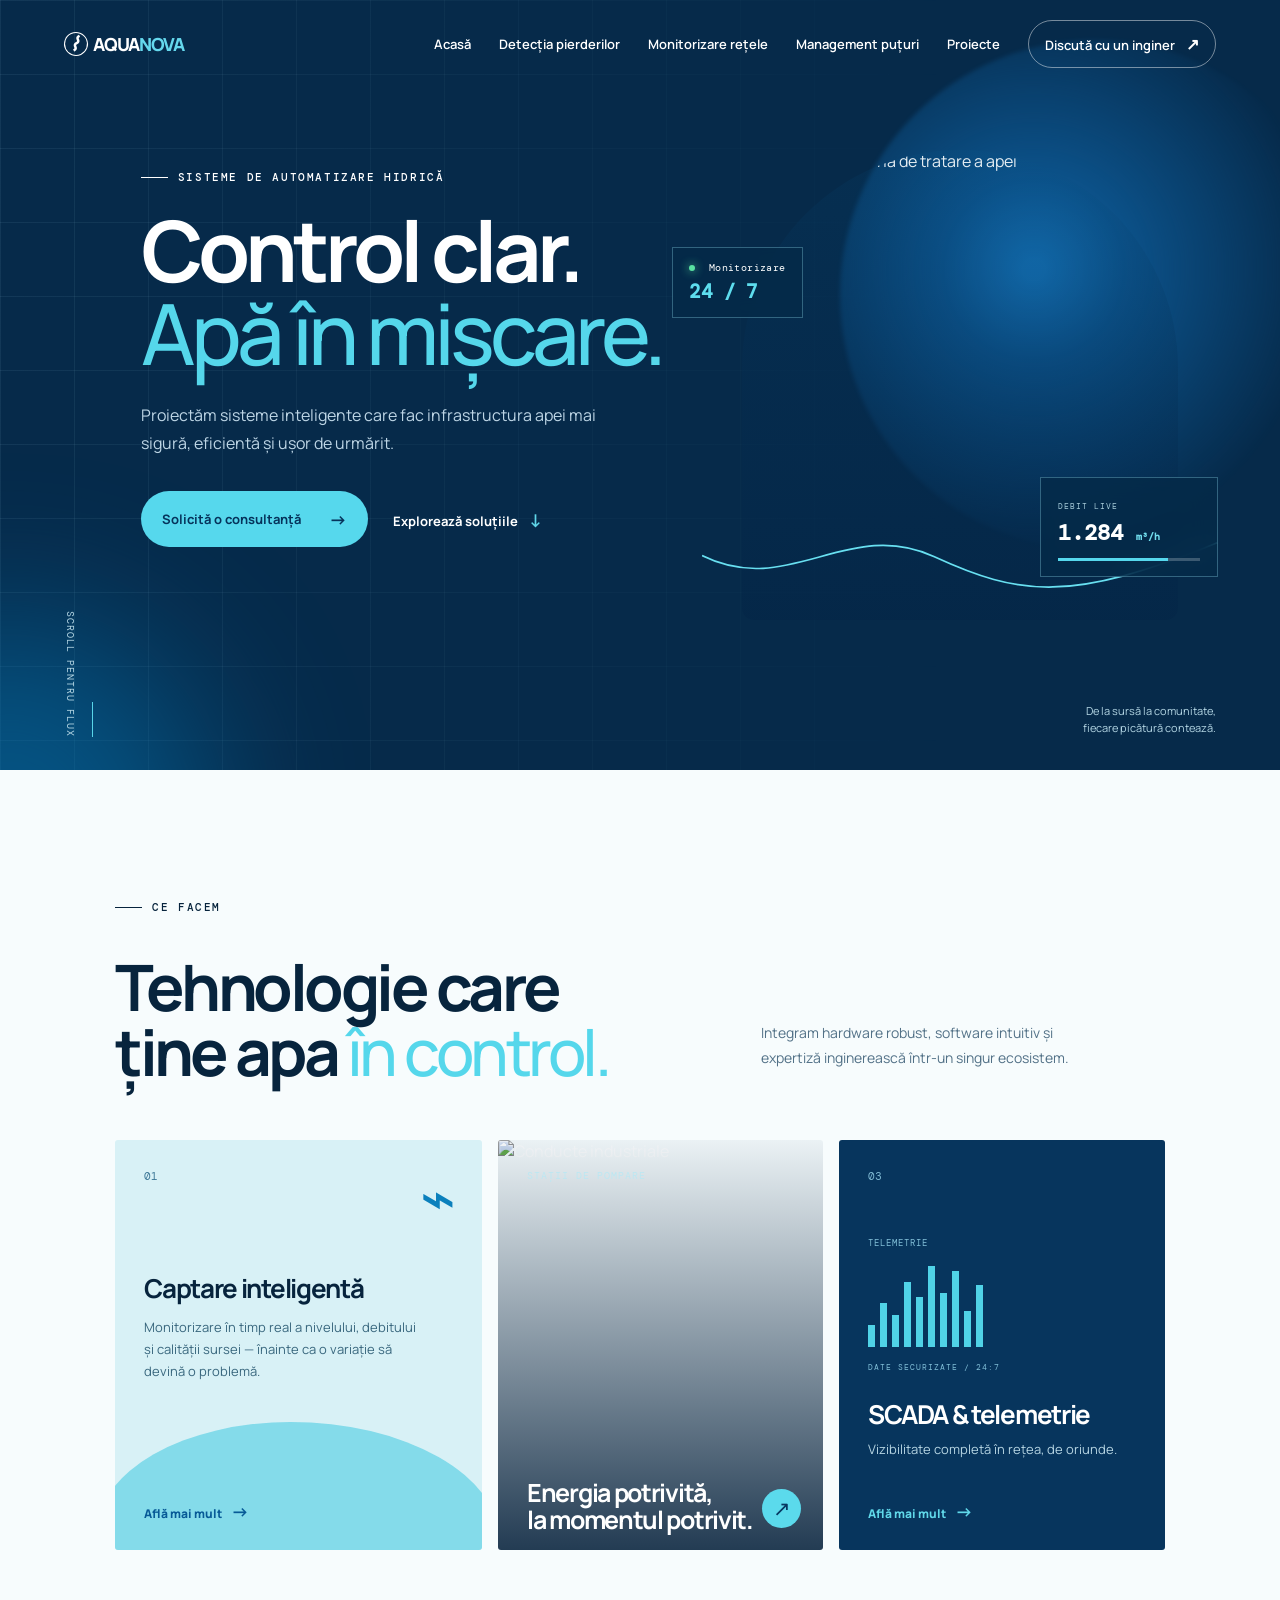
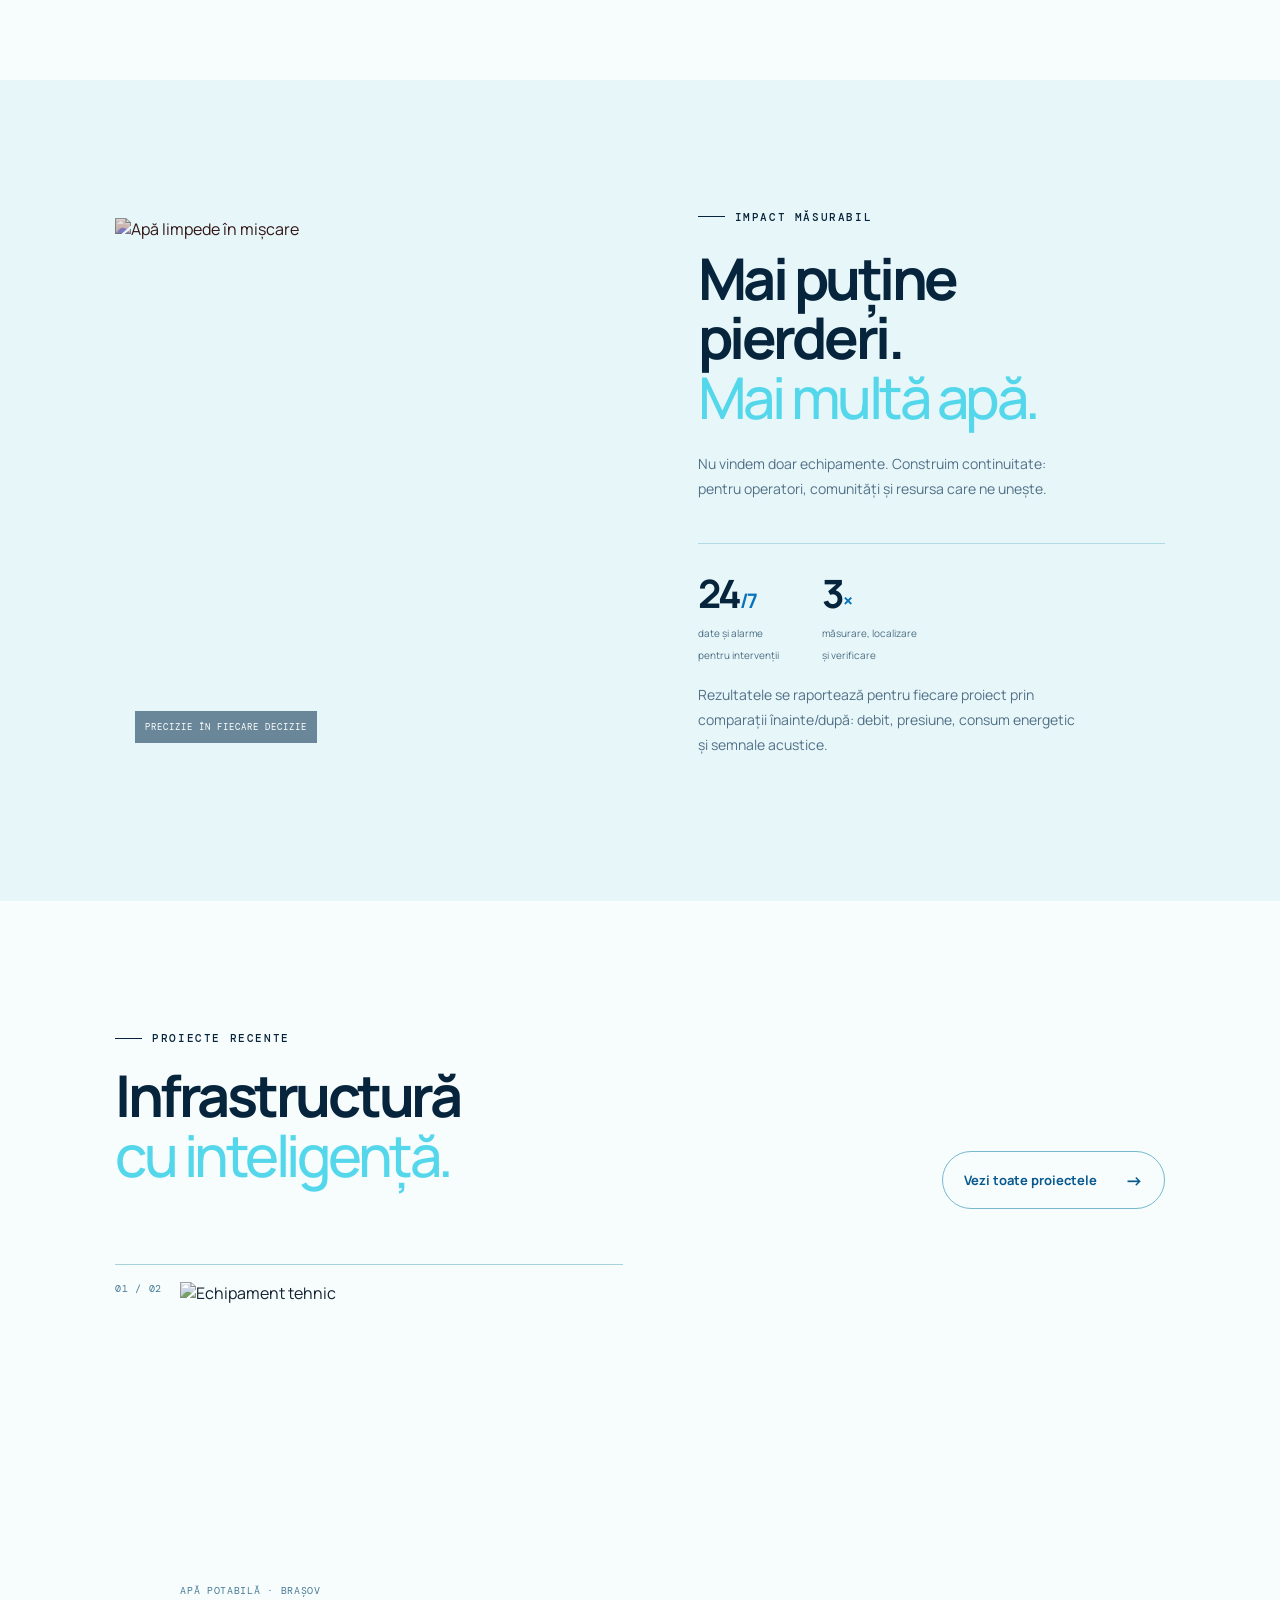
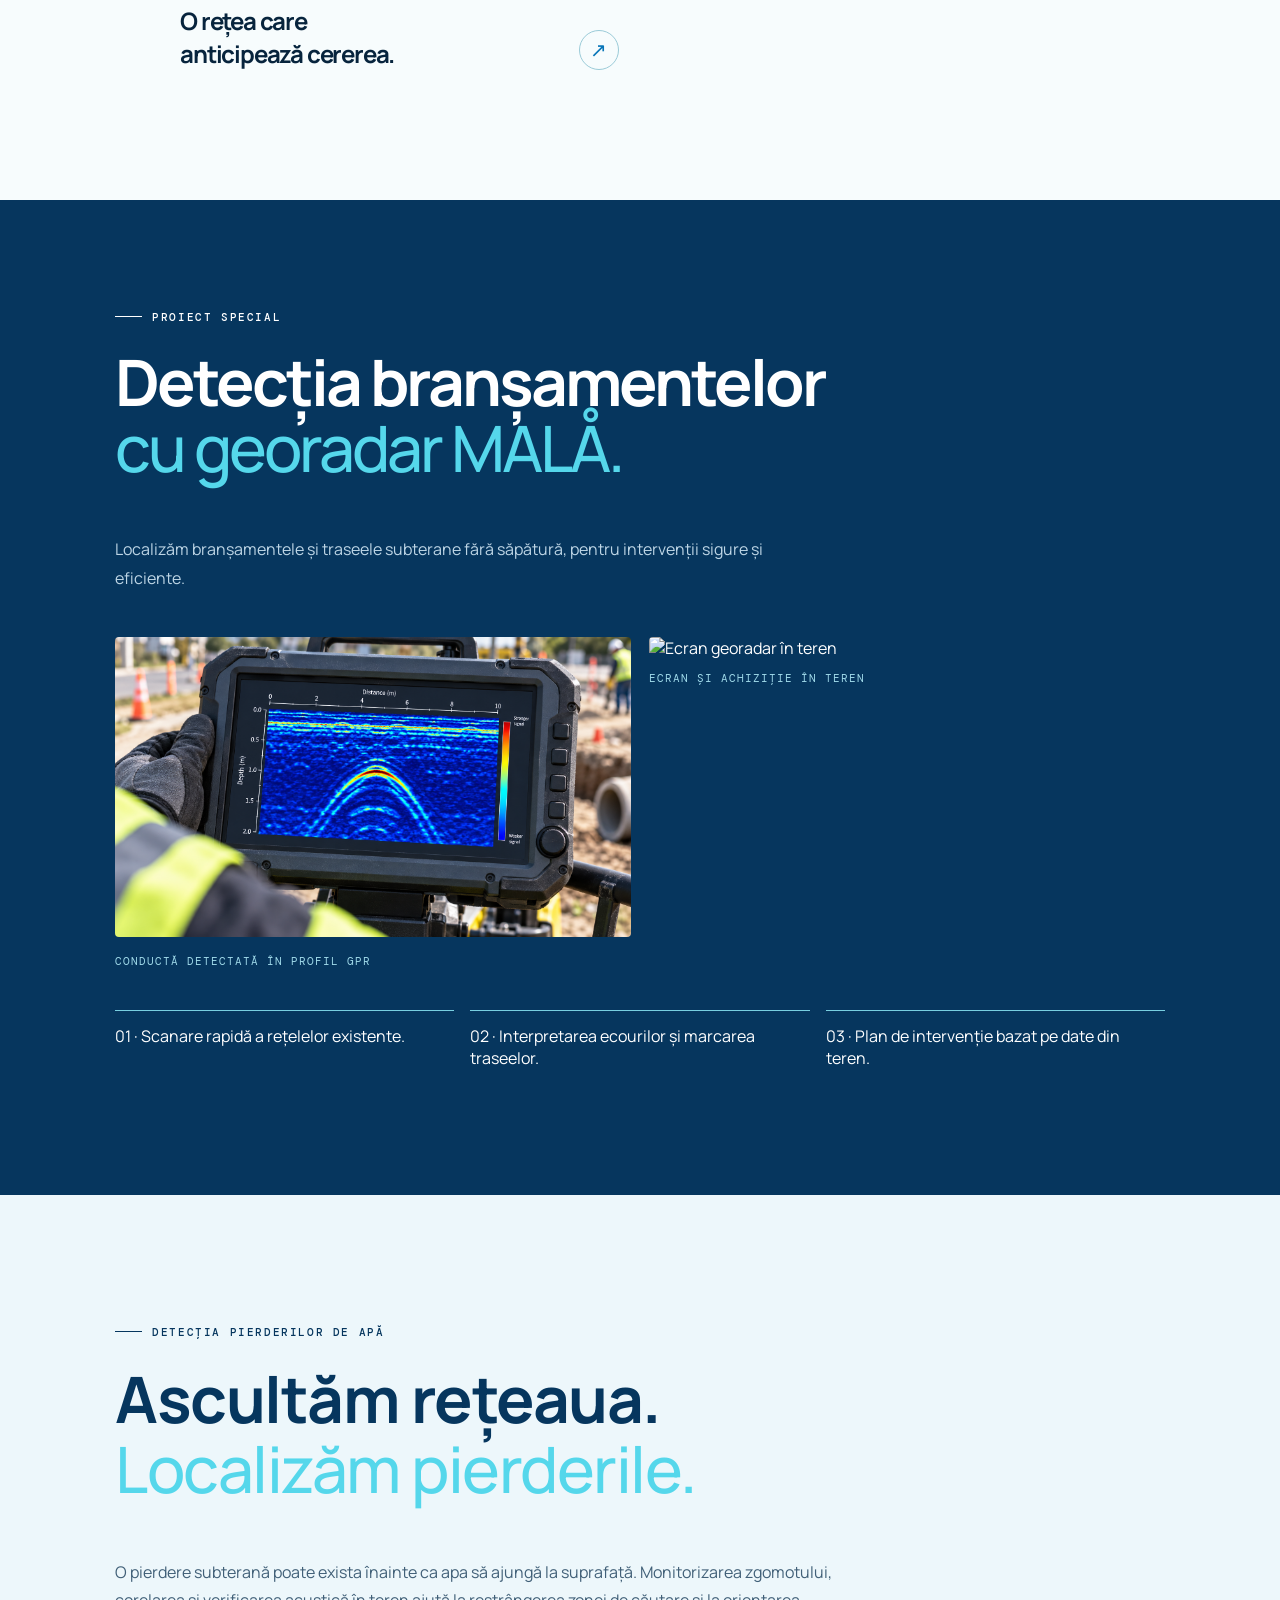
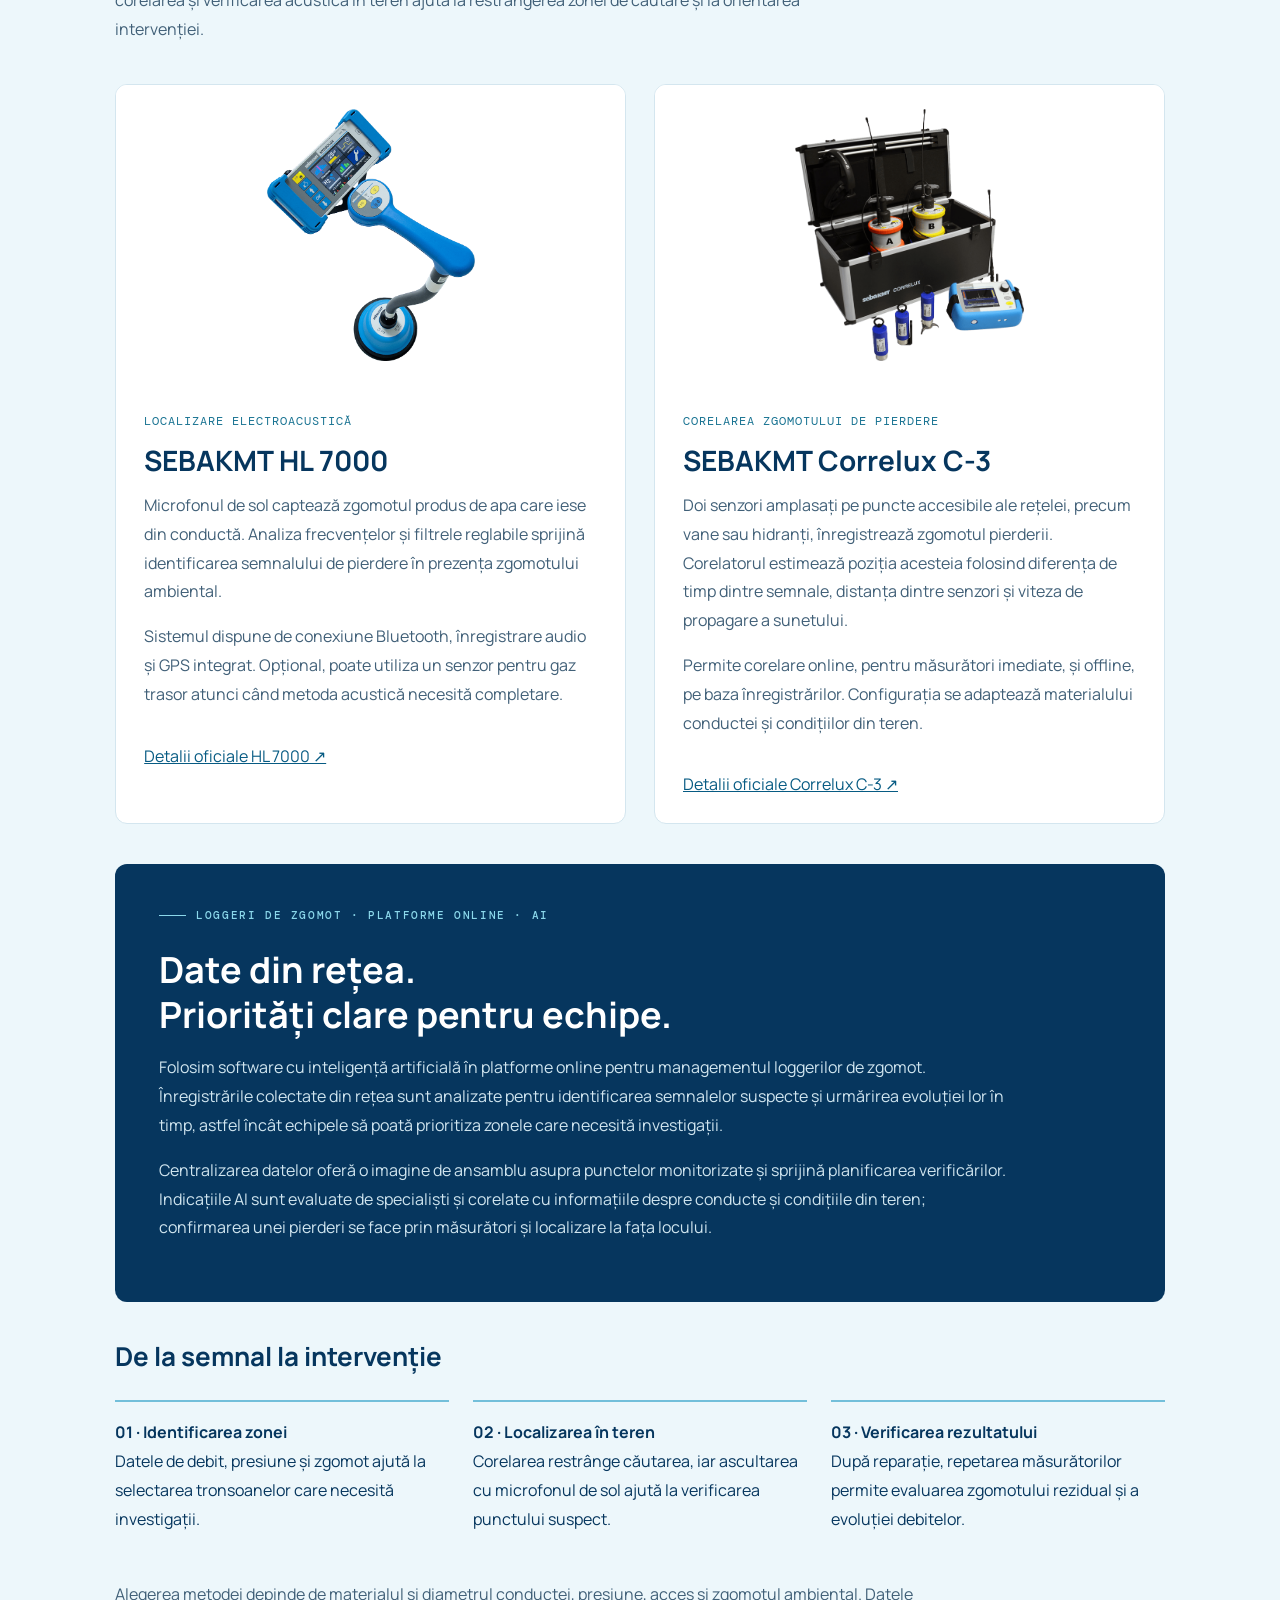
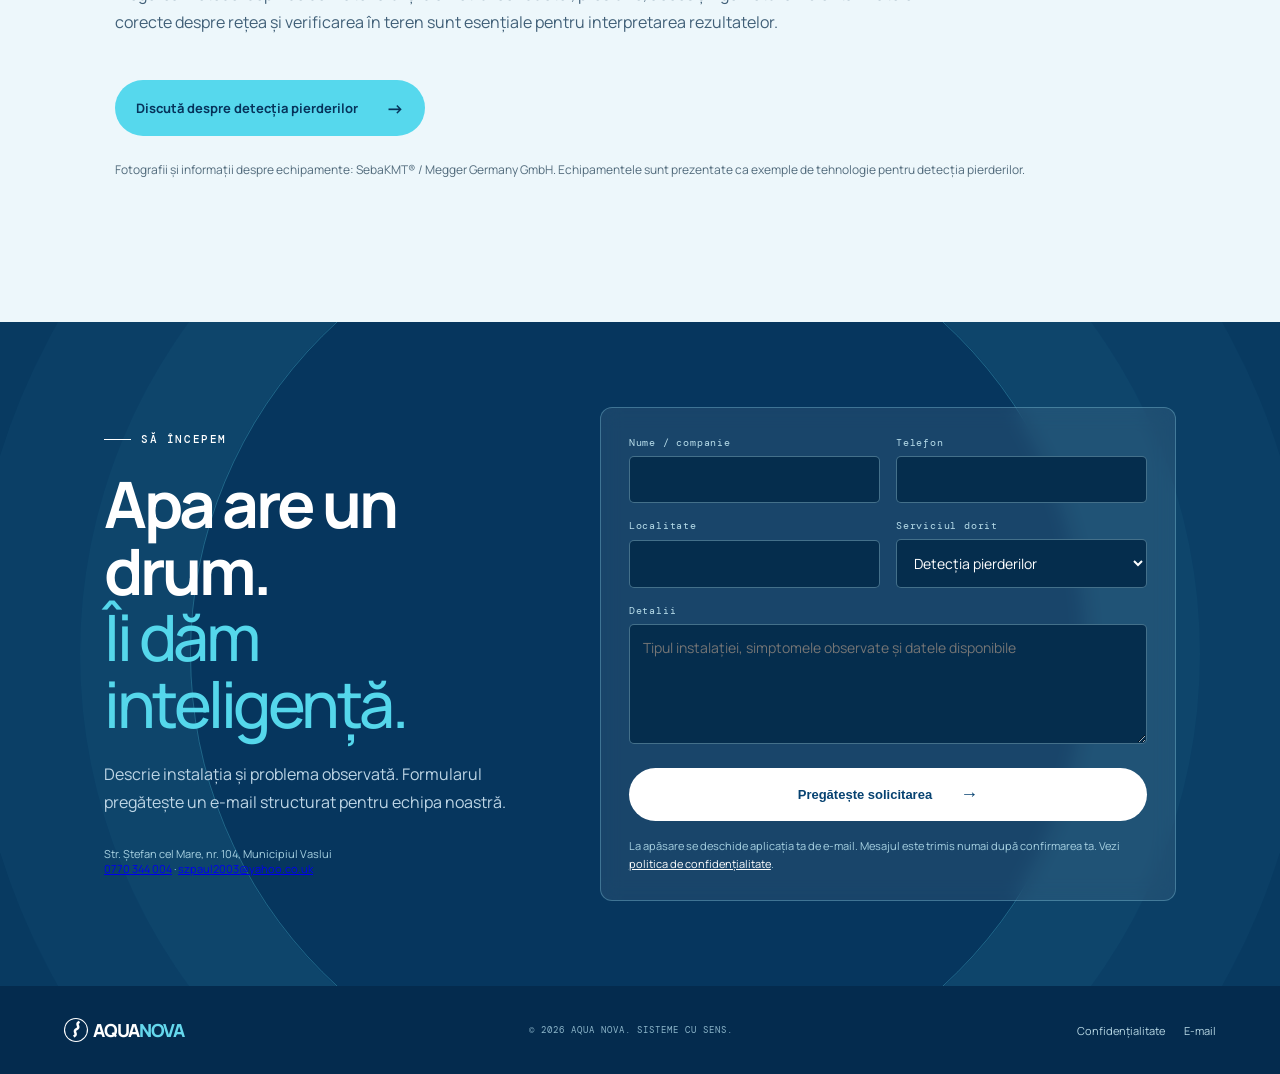
==== commit 10ed4706: "Add Romanian EPA USGS and Grundfos guides" ====
--- a/index.html
+++ b/index.html
@@ -12,7 +12,7 @@
     <meta property="og:description" content="Monitorizare rețele, detecția pierderilor, automatizare și managementul puțurilor de adâncime." />
     <meta property="og:url" content="https://palvga.github.io/aqua-nova/" />
     <meta property="og:image" content="https://palvga.github.io/aqua-nova/assets/hero-management-puturi.png" />
-    <script type="application/ld+json">{"@context":"https://schema.org","@type":"ProfessionalService","name":"AQUA NOVA","url":"https://palvga.github.io/aqua-nova/","email":"contact@aquanova.ro","telephone":"+40770344004","address":{"@type":"PostalAddress","streetAddress":"Str. Ștefan cel Mare, nr. 104","addressLocality":"Vaslui","addressCountry":"RO"},"areaServed":"Romania","serviceType":["Detecția pierderilor de apă","Monitorizarea rețelelor de apă","Automatizarea și evaluarea puțurilor"]}</script>
+    <script type="application/ld+json">{"@context":"https://schema.org","@type":"ProfessionalService","name":"AQUA NOVA","url":"https://palvga.github.io/aqua-nova/","email":"szpaul2003@yahoo.co.uk","telephone":"+40770344004","address":{"@type":"PostalAddress","streetAddress":"Str. Ștefan cel Mare, nr. 104","addressLocality":"Vaslui","addressCountry":"RO"},"areaServed":"Romania","serviceType":["Detecția pierderilor de apă","Monitorizarea rețelelor de apă","Automatizarea și evaluarea puțurilor"]}</script>
     <link rel="preconnect" href="https://fonts.googleapis.com" />
     <link rel="preconnect" href="https://fonts.gstatic.com" crossorigin />
     <link href="https://fonts.googleapis.com/css2?family=DM+Mono:wght@400;500&family=Manrope:wght@400;500;600;700;800&display=swap" rel="stylesheet" />
@@ -91,8 +91,8 @@
         <a class="button primary" href="#contact" style="margin-top:28px">Discută despre detecția pierderilor <b>→</b></a>
         <p style="font-size:12px;color:#526b7c;line-height:1.7;margin-top:24px">Fotografii și informații despre echipamente: SebaKMT® / Megger Germany GmbH. Echipamentele sunt prezentate ca exemple de tehnologie pentru detecția pierderilor.</p>
       </section>
-      <section id="contact" class="contact"><div class="contact-rings"></div><div class="contact-shell"><div class="contact-content reveal"><p class="eyebrow"><span></span> SĂ ÎNCEPEM</p><h2>Apa are un drum.<br /><em>Îi dăm inteligență.</em></h2><p class="intro">Descrie instalația și problema observată. Formularul pregătește un e-mail structurat pentru echipa noastră.</p><p class="contact-note">Str. Ștefan cel Mare, nr. 104, Municipiul Vaslui<br><a href="tel:+40770344004">0770 344 004</a> · <a href="mailto:contact@aquanova.ro">contact@aquanova.ro</a></p></div><form class="contact-form reveal delay-1" data-email-form><label>Nume / companie<input name="nume" autocomplete="name" required></label><label>Telefon<input name="telefon" type="tel" autocomplete="tel" required></label><label>Localitate<input name="localitate" autocomplete="address-level2" required></label><label>Serviciul dorit<select name="serviciu"><option>Detecția pierderilor</option><option>Monitorizarea rețelei</option><option>Evaluarea unui puț</option><option>Automatizare și SCADA</option><option>Alt serviciu</option></select></label><label class="wide">Detalii<textarea name="mesaj" required placeholder="Tipul instalației, simptomele observate și datele disponibile"></textarea></label><button class="button light wide" type="submit">Pregătește solicitarea <b>→</b></button><p class="form-note">La apăsare se deschide aplicația ta de e-mail. Mesajul este trimis numai după confirmarea ta. Vezi <a href="politica-confidentialitate.html">politica de confidențialitate</a>.</p></form></div></section></main>
-    <a class="mobile-contact" href="tel:+40770344004">Sună un inginer · 0770 344 004</a><footer><a class="brand" href="#acasa"><span class="brand-mark">⌇</span>AQUA<span>NOVA</span></a><p>© 2026 AQUA NOVA. SISTEME CU SENS.</p><div><a href="politica-confidentialitate.html">Confidențialitate</a><a href="mailto:contact@aquanova.ro">E-mail</a></div></footer>
+      <section id="contact" class="contact"><div class="contact-rings"></div><div class="contact-shell"><div class="contact-content reveal"><p class="eyebrow"><span></span> SĂ ÎNCEPEM</p><h2>Apa are un drum.<br /><em>Îi dăm inteligență.</em></h2><p class="intro">Descrie instalația și problema observată. Formularul pregătește un e-mail structurat pentru echipa noastră.</p><p class="contact-note">Str. Ștefan cel Mare, nr. 104, Municipiul Vaslui<br><a href="tel:+40770344004">0770 344 004</a> · <a href="mailto:szpaul2003@yahoo.co.uk">szpaul2003@yahoo.co.uk</a></p></div><form class="contact-form reveal delay-1" data-email-form><label>Nume / companie<input name="nume" autocomplete="name" required></label><label>Telefon<input name="telefon" type="tel" autocomplete="tel" required></label><label>Localitate<input name="localitate" autocomplete="address-level2" required></label><label>Serviciul dorit<select name="serviciu"><option>Detecția pierderilor</option><option>Monitorizarea rețelei</option><option>Evaluarea unui puț</option><option>Automatizare și SCADA</option><option>Alt serviciu</option></select></label><label class="wide">Detalii<textarea name="mesaj" required placeholder="Tipul instalației, simptomele observate și datele disponibile"></textarea></label><button class="button light wide" type="submit">Pregătește solicitarea <b>→</b></button><p class="form-note">La apăsare se deschide aplicația ta de e-mail. Mesajul este trimis numai după confirmarea ta. Vezi <a href="politica-confidentialitate.html">politica de confidențialitate</a>.</p></form></div></section></main>
+    <a class="mobile-contact" href="tel:+40770344004">Sună un inginer · 0770 344 004</a><footer><a class="brand" href="#acasa"><span class="brand-mark">⌇</span>AQUA<span>NOVA</span></a><p>© 2026 AQUA NOVA. SISTEME CU SENS.</p><div><a href="politica-confidentialitate.html">Confidențialitate</a><a href="mailto:szpaul2003@yahoo.co.uk">E-mail</a></div></footer>
     <script src="script.js"></script>
   </body>
 </html>
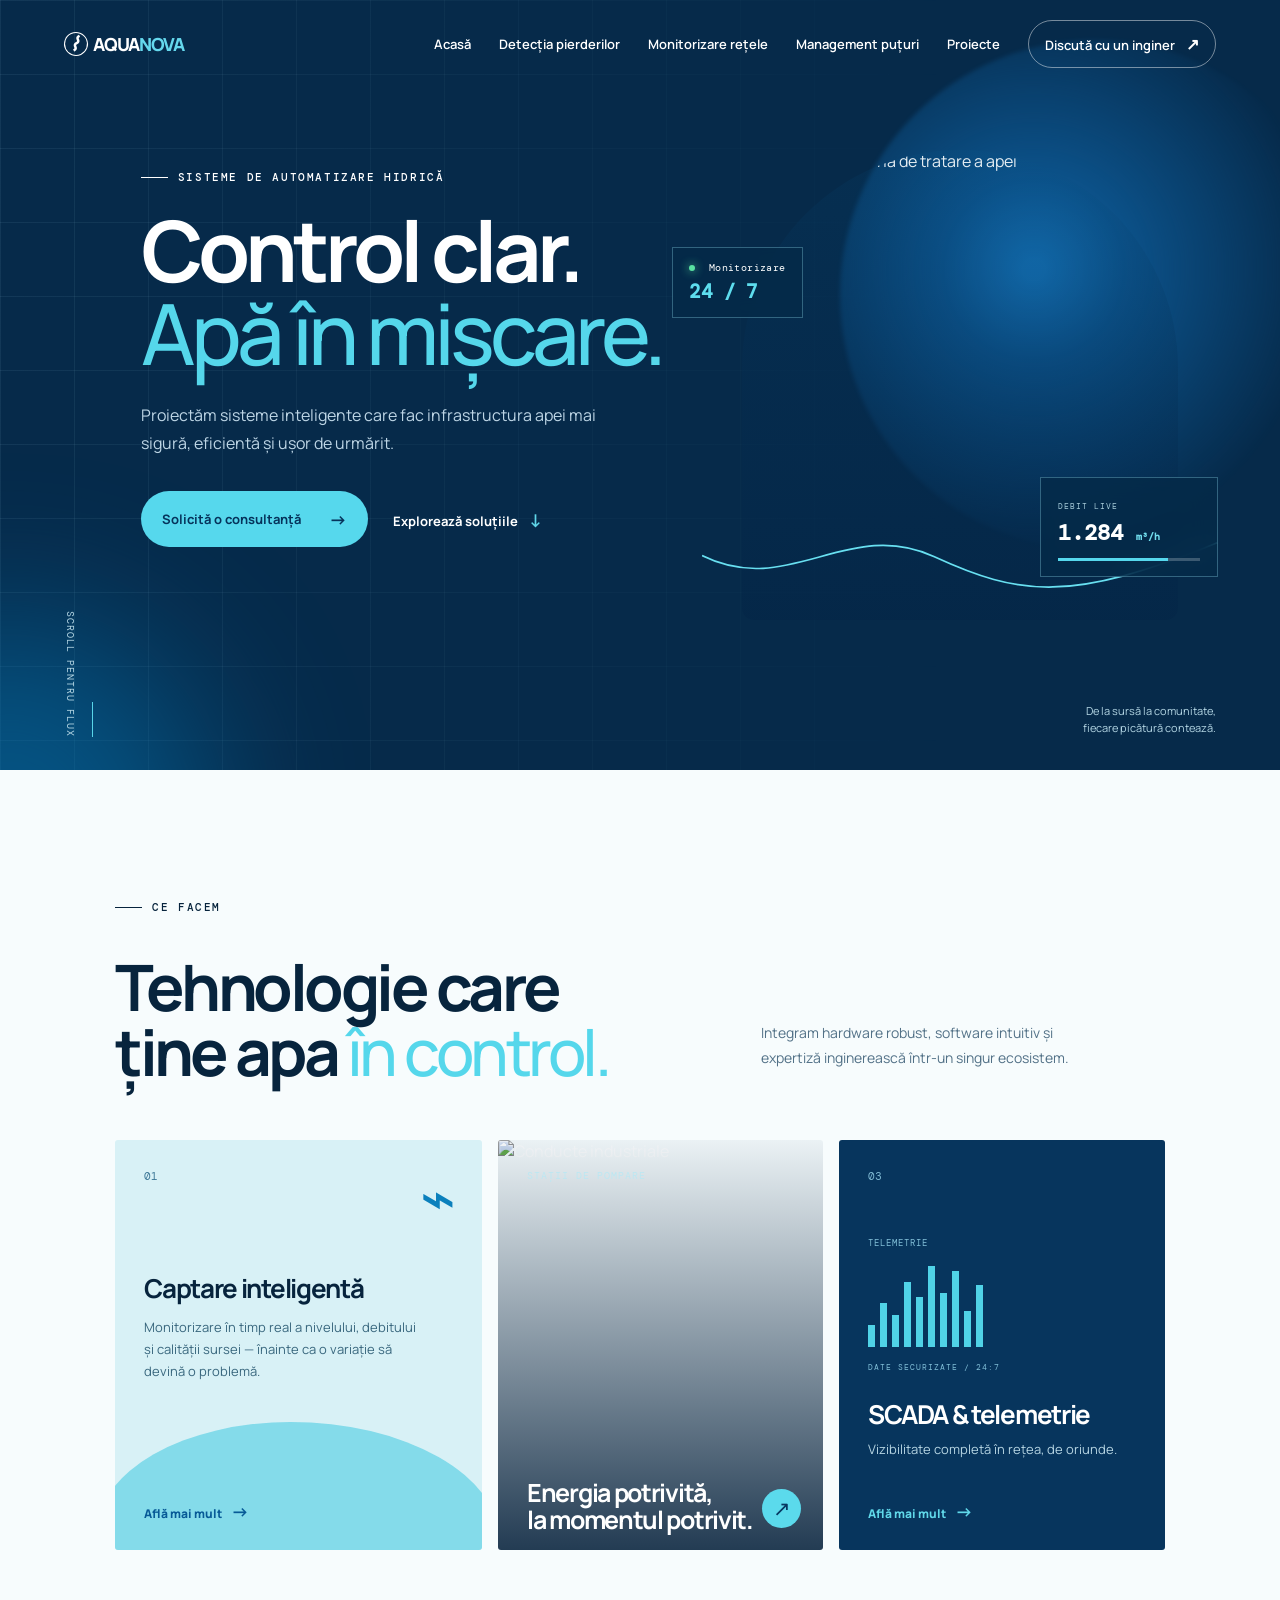
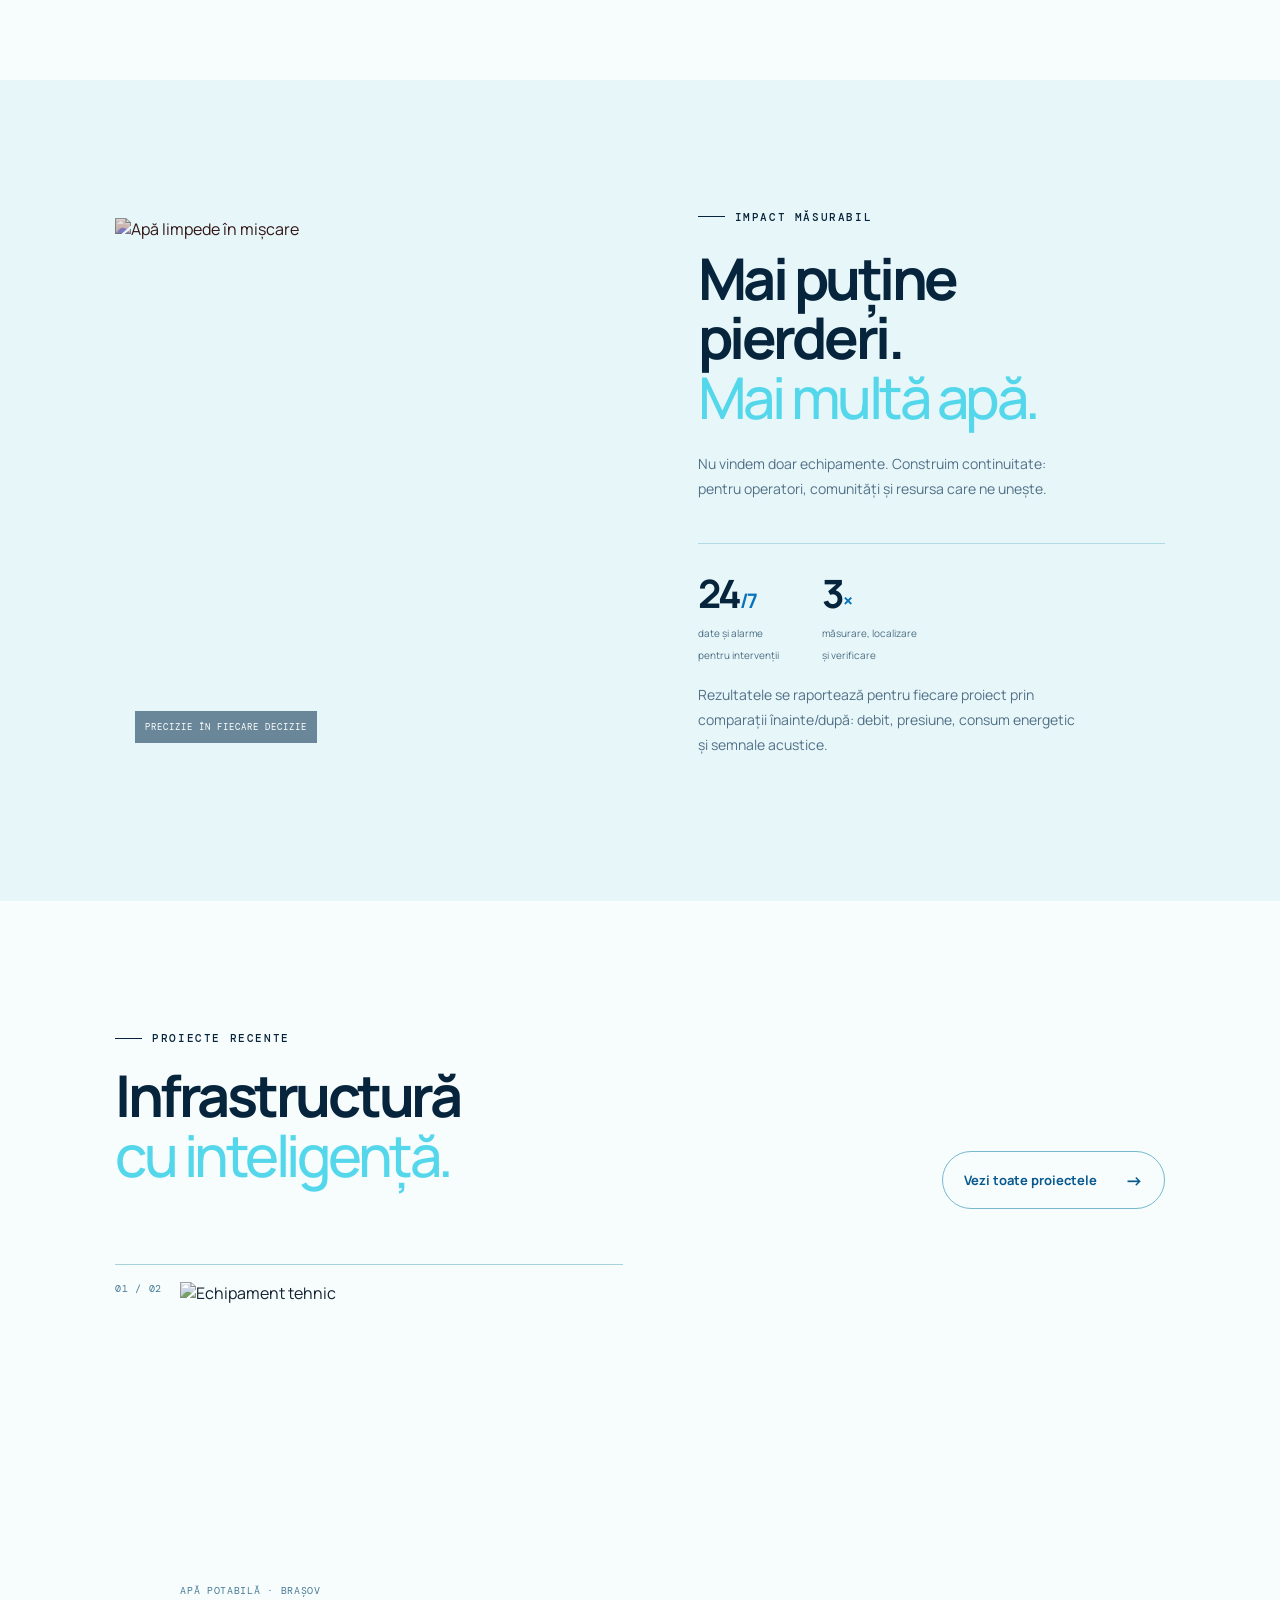
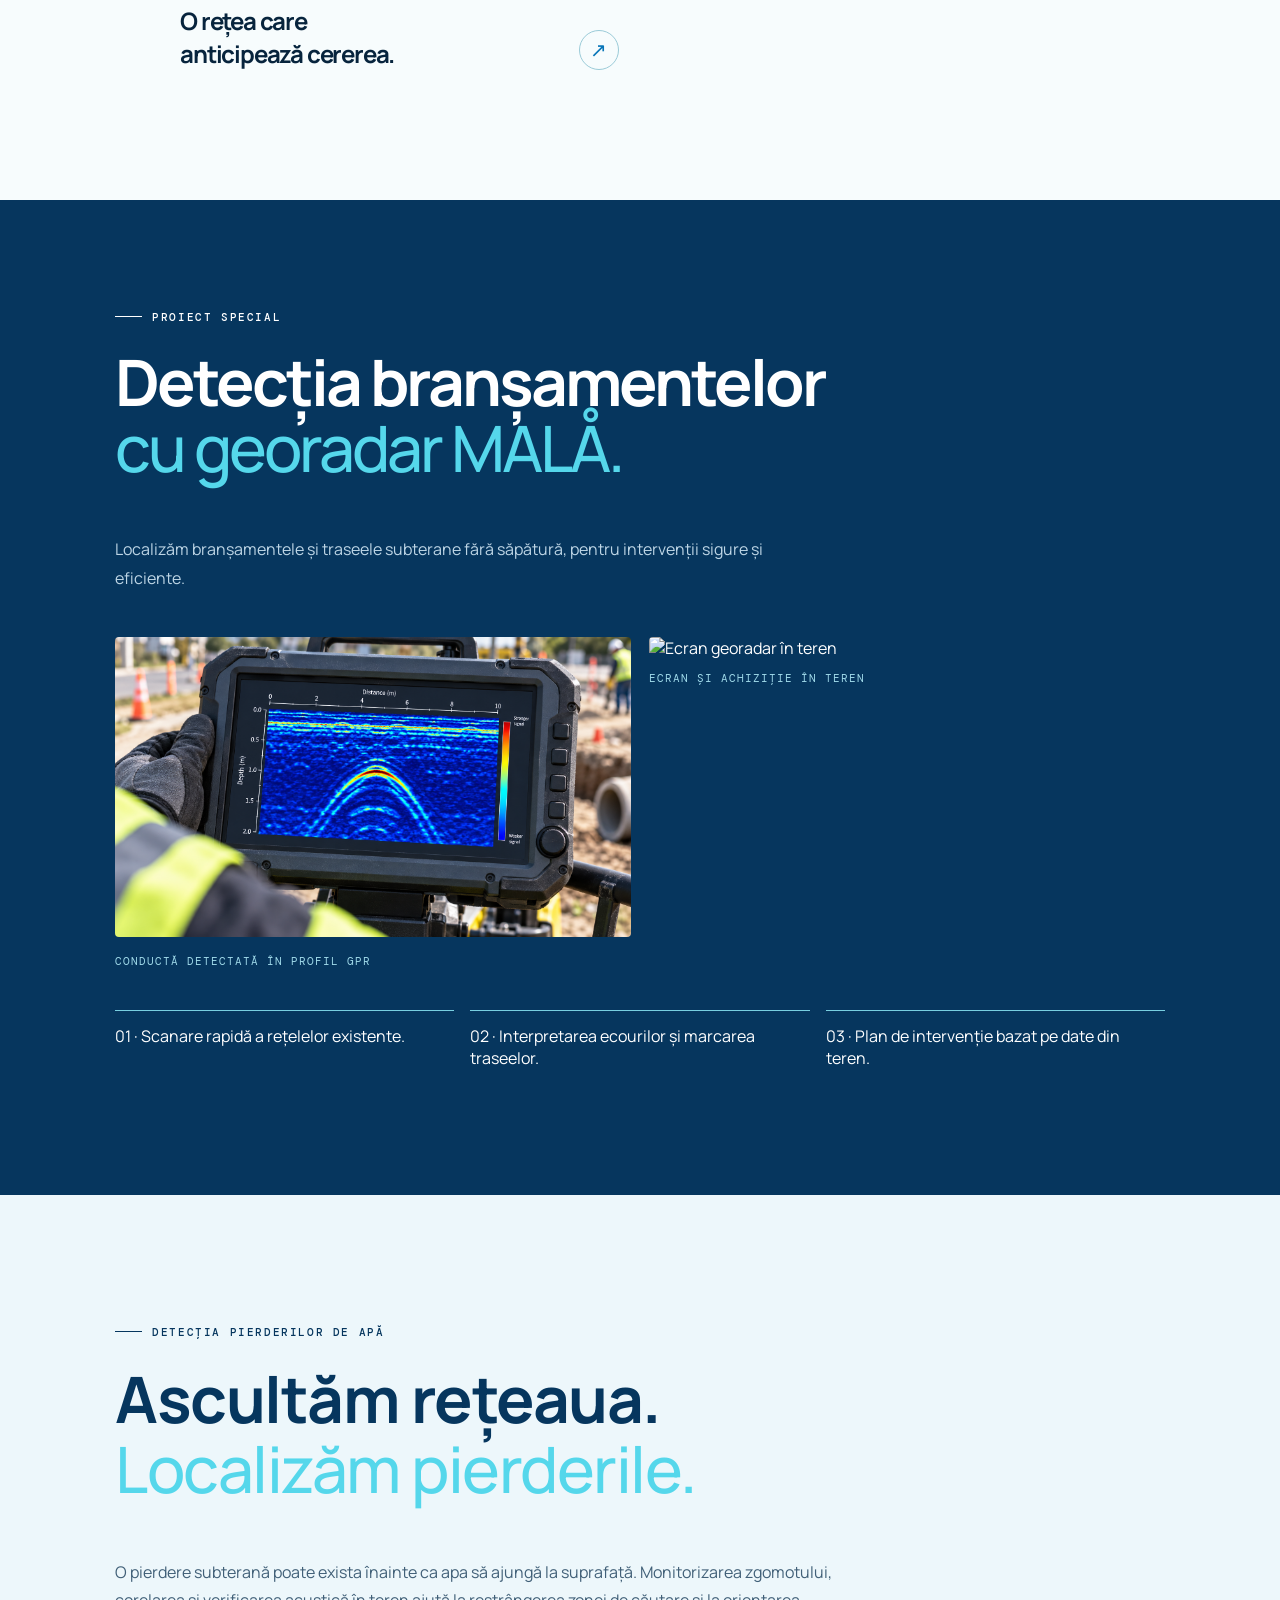
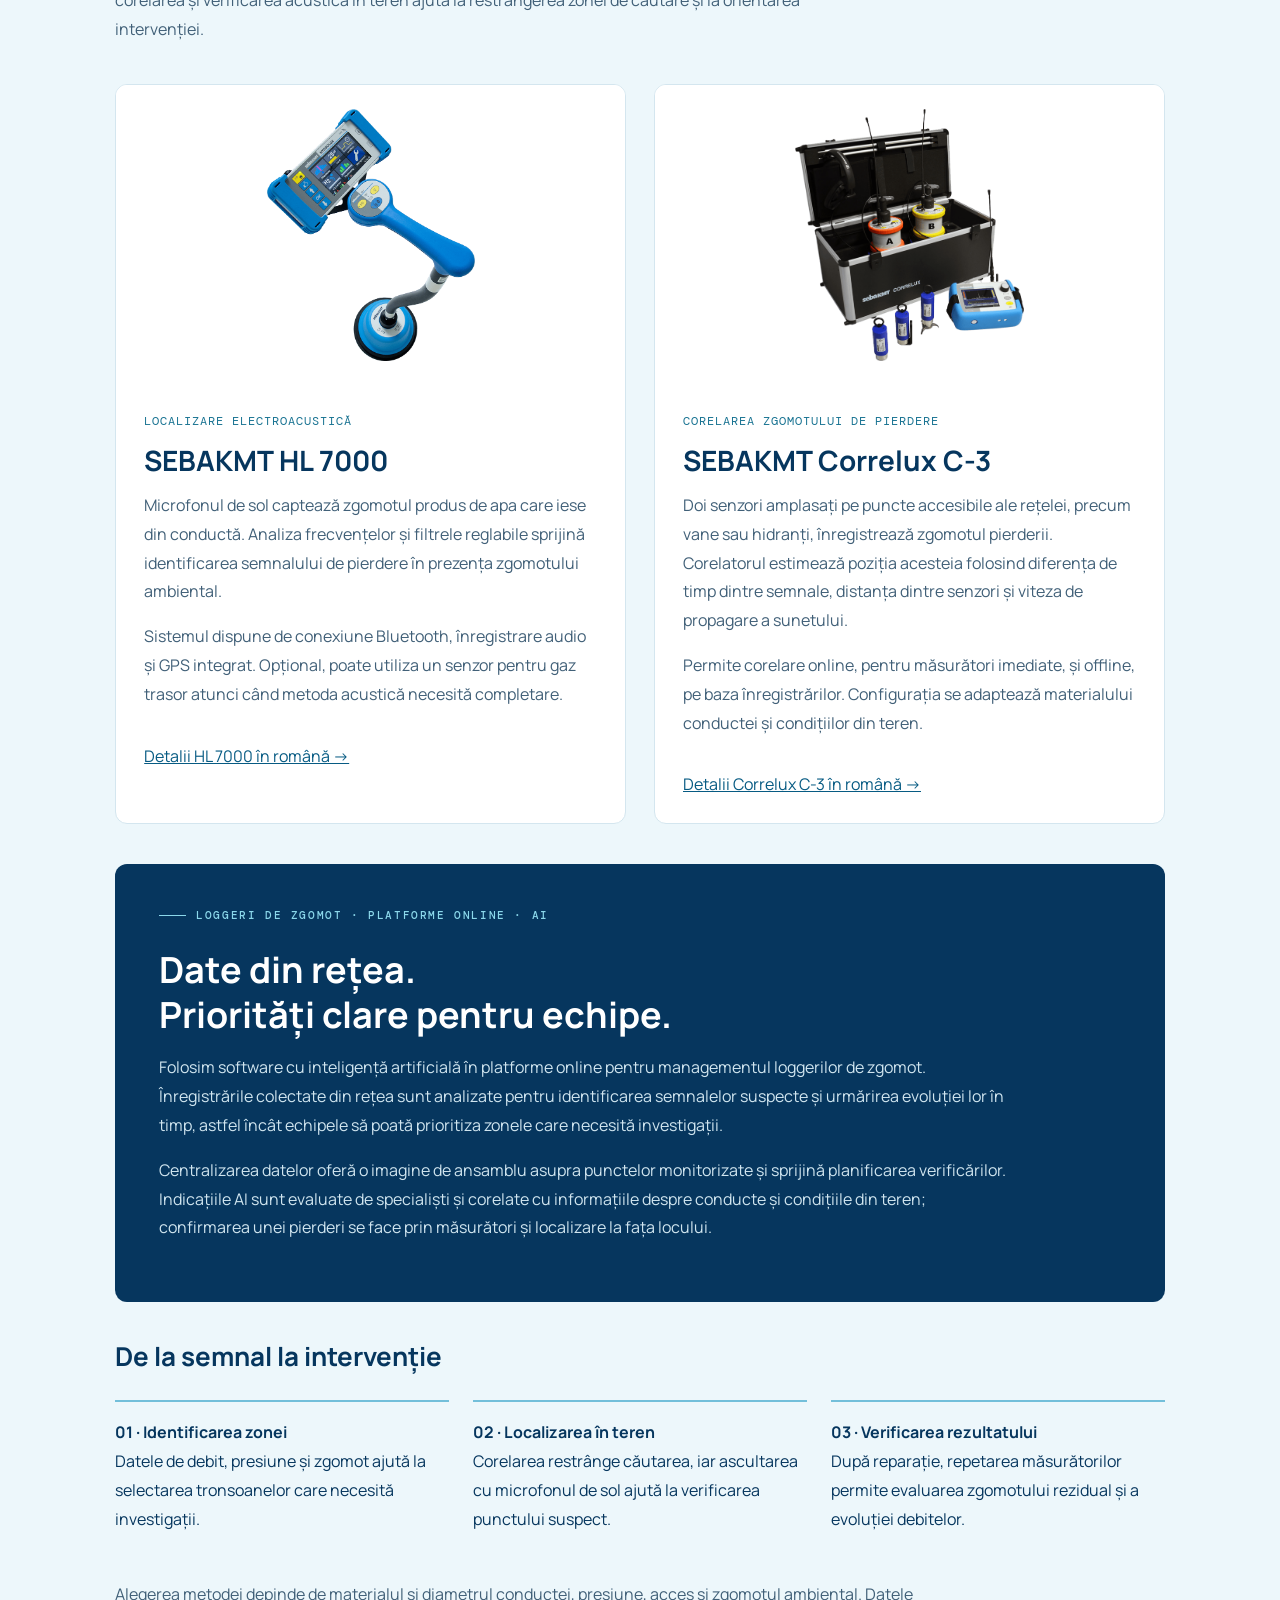
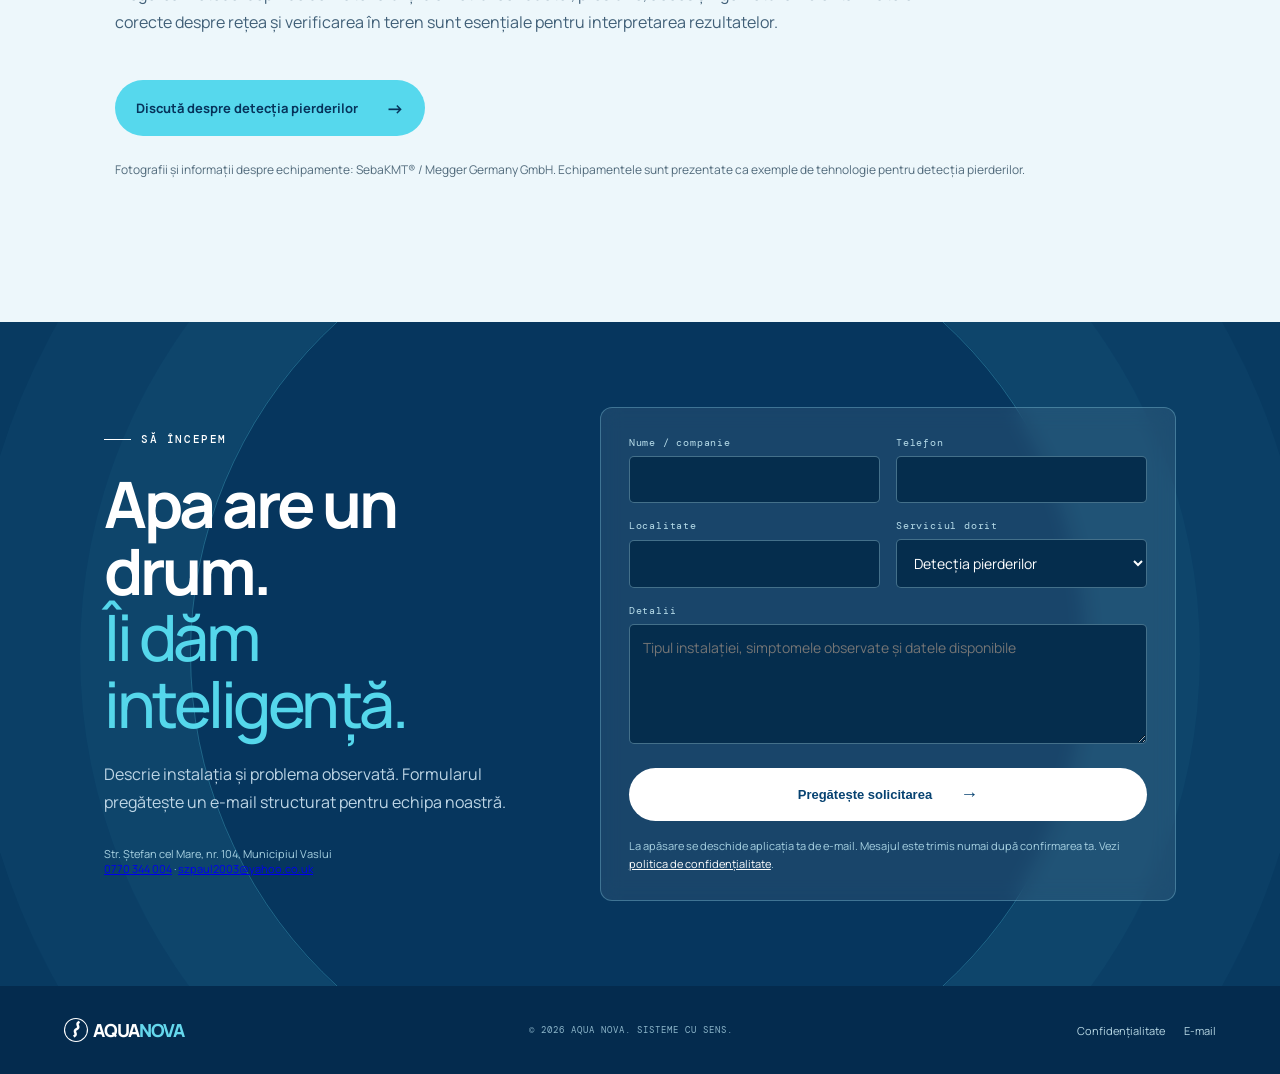
==== commit bd515967: "Add Romanian technical source library" ====
--- a/index.html
+++ b/index.html
@@ -73,11 +73,11 @@
         <div style="display:grid;grid-template-columns:repeat(auto-fit,minmax(min(100%,280px),1fr));gap:28px;margin:40px 0">
           <article style="background:#fff;border:1px solid #d4e6ef;border-radius:12px;overflow:hidden">
             <img src="assets/sebakmt-hl7000.png" alt="Sistem SEBAKMT HL 7000 pentru detecția electroacustică a pierderilor de apă" loading="lazy" decoding="async" style="display:block;width:100%;height:300px;object-fit:contain;padding:24px;box-sizing:border-box;background:#fff" />
-            <div style="padding:28px"><p style="font:12px 'DM Mono',monospace;color:#197392;letter-spacing:1px">LOCALIZARE ELECTROACUSTICĂ</p><h3 style="font-size:28px;margin:12px 0">SEBAKMT HL 7000</h3><p style="line-height:1.8;color:#416078">Microfonul de sol captează zgomotul produs de apa care iese din conductă. Analiza frecvențelor și filtrele reglabile sprijină identificarea semnalului de pierdere în prezența zgomotului ambiental.</p><p style="line-height:1.8;color:#416078;margin-top:12px">Sistemul dispune de conexiune Bluetooth, înregistrare audio și GPS integrat. Opțional, poate utiliza un senzor pentru gaz trasor atunci când metoda acustică necesită completare.</p><a href="https://sebakmt.com/en/products/ground-microphone/hl-7000-electro-acoustic-leak-detection/" target="_blank" rel="noopener noreferrer" style="display:inline-block;margin-top:20px;color:#075b83;text-decoration:underline">Detalii oficiale HL 7000 ↗</a></div>
+            <div style="padding:28px"><p style="font:12px 'DM Mono',monospace;color:#197392;letter-spacing:1px">LOCALIZARE ELECTROACUSTICĂ</p><h3 style="font-size:28px;margin:12px 0">SEBAKMT HL 7000</h3><p style="line-height:1.8;color:#416078">Microfonul de sol captează zgomotul produs de apa care iese din conductă. Analiza frecvențelor și filtrele reglabile sprijină identificarea semnalului de pierdere în prezența zgomotului ambiental.</p><p style="line-height:1.8;color:#416078;margin-top:12px">Sistemul dispune de conexiune Bluetooth, înregistrare audio și GPS integrat. Opțional, poate utiliza un senzor pentru gaz trasor atunci când metoda acustică necesită completare.</p><a href="biblioteca-tehnica-romana.html#hl7000" style="display:inline-block;margin-top:20px;color:#075b83;text-decoration:underline">Detalii HL 7000 în română →</a></div>
           </article>
           <article style="background:#fff;border:1px solid #d4e6ef;border-radius:12px;overflow:hidden">
             <img src="assets/sebakmt-correlux-c3.png" alt="Corelator SEBAKMT Correlux C-3 pentru localizarea pierderilor din conducte" loading="lazy" decoding="async" style="display:block;width:100%;height:300px;object-fit:contain;padding:24px;box-sizing:border-box;background:#fff" />
-            <div style="padding:28px"><p style="font:12px 'DM Mono',monospace;color:#197392;letter-spacing:1px">CORELAREA ZGOMOTULUI DE PIERDERE</p><h3 style="font-size:28px;margin:12px 0">SEBAKMT Correlux C-3</h3><p style="line-height:1.8;color:#416078">Doi senzori amplasați pe puncte accesibile ale rețelei, precum vane sau hidranți, înregistrează zgomotul pierderii. Corelatorul estimează poziția acesteia folosind diferența de timp dintre semnale, distanța dintre senzori și viteza de propagare a sunetului.</p><p style="line-height:1.8;color:#416078;margin-top:12px">Permite corelare online, pentru măsurători imediate, și offline, pe baza înregistrărilor. Configurația se adaptează materialului conductei și condițiilor din teren.</p><a href="https://sebakmt.com/en/products/correlator/correlux-c-3-correlator-for-drinking-water-networks/" target="_blank" rel="noopener noreferrer" style="display:inline-block;margin-top:20px;color:#075b83;text-decoration:underline">Detalii oficiale Correlux C-3 ↗</a></div>
+            <div style="padding:28px"><p style="font:12px 'DM Mono',monospace;color:#197392;letter-spacing:1px">CORELAREA ZGOMOTULUI DE PIERDERE</p><h3 style="font-size:28px;margin:12px 0">SEBAKMT Correlux C-3</h3><p style="line-height:1.8;color:#416078">Doi senzori amplasați pe puncte accesibile ale rețelei, precum vane sau hidranți, înregistrează zgomotul pierderii. Corelatorul estimează poziția acesteia folosind diferența de timp dintre semnale, distanța dintre senzori și viteza de propagare a sunetului.</p><p style="line-height:1.8;color:#416078;margin-top:12px">Permite corelare online, pentru măsurători imediate, și offline, pe baza înregistrărilor. Configurația se adaptează materialului conductei și condițiilor din teren.</p><a href="biblioteca-tehnica-romana.html#correlux" style="display:inline-block;margin-top:20px;color:#075b83;text-decoration:underline">Detalii Correlux C-3 în română →</a></div>
           </article>
         </div>
         <div style="background:#06365e;color:#fff;padding:clamp(24px,4vw,44px);border-radius:12px;margin:36px 0"><p class="eyebrow" style="color:#8bd8eb"><span></span> LOGGERI DE ZGOMOT · PLATFORME ONLINE · AI</p><h3 style="font-size:clamp(25px,3vw,36px);line-height:1.25;margin:16px 0">Date din rețea.<br />Priorități clare pentru echipe.</h3><p style="max-width:850px;line-height:1.8;color:#d0e5ef">Folosim software cu inteligență artificială în platforme online pentru managementul loggerilor de zgomot. Înregistrările colectate din rețea sunt analizate pentru identificarea semnalelor suspecte și urmărirea evoluției lor în timp, astfel încât echipele să poată prioritiza zonele care necesită investigații.</p><p style="max-width:850px;line-height:1.8;color:#d0e5ef;margin-top:16px">Centralizarea datelor oferă o imagine de ansamblu asupra punctelor monitorizate și sprijină planificarea verificărilor. Indicațiile AI sunt evaluate de specialiști și corelate cu informațiile despre conducte și condițiile din teren; confirmarea unei pierderi se face prin măsurători și localizare la fața locului.</p></div>
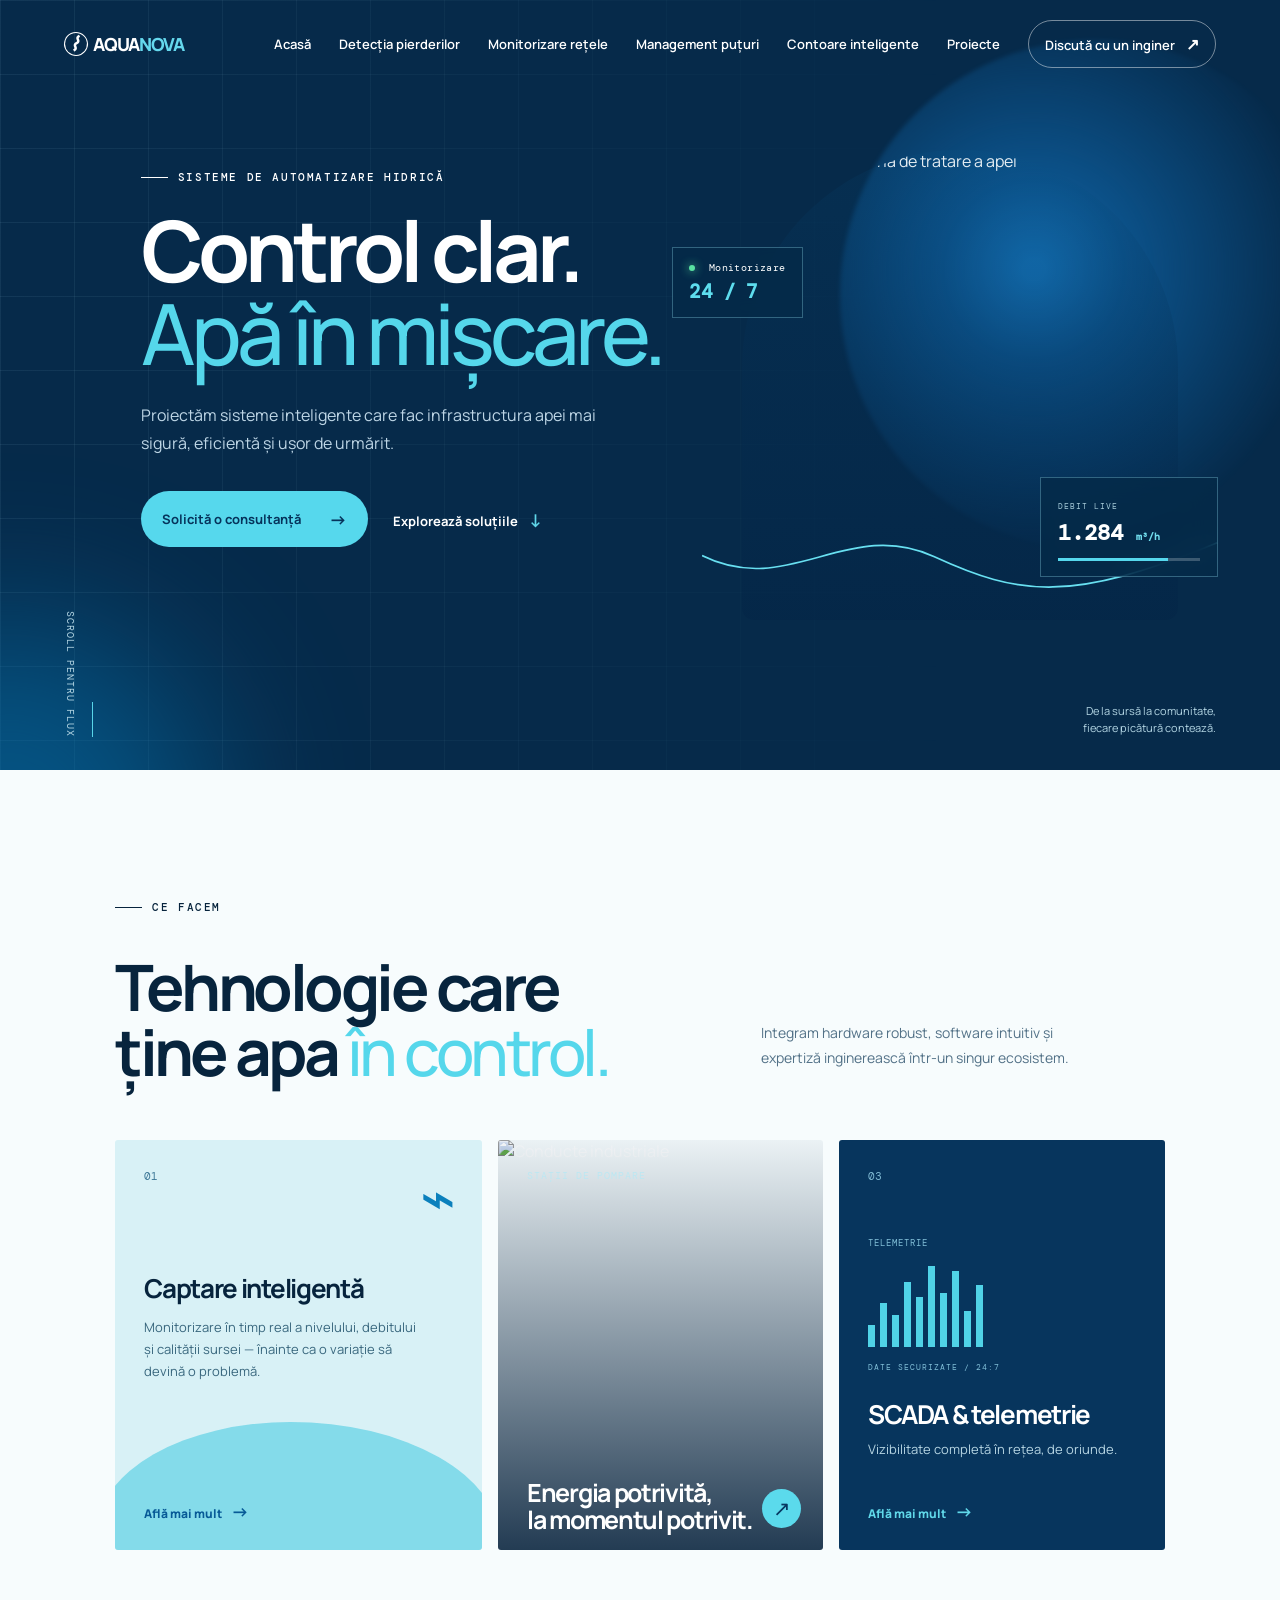
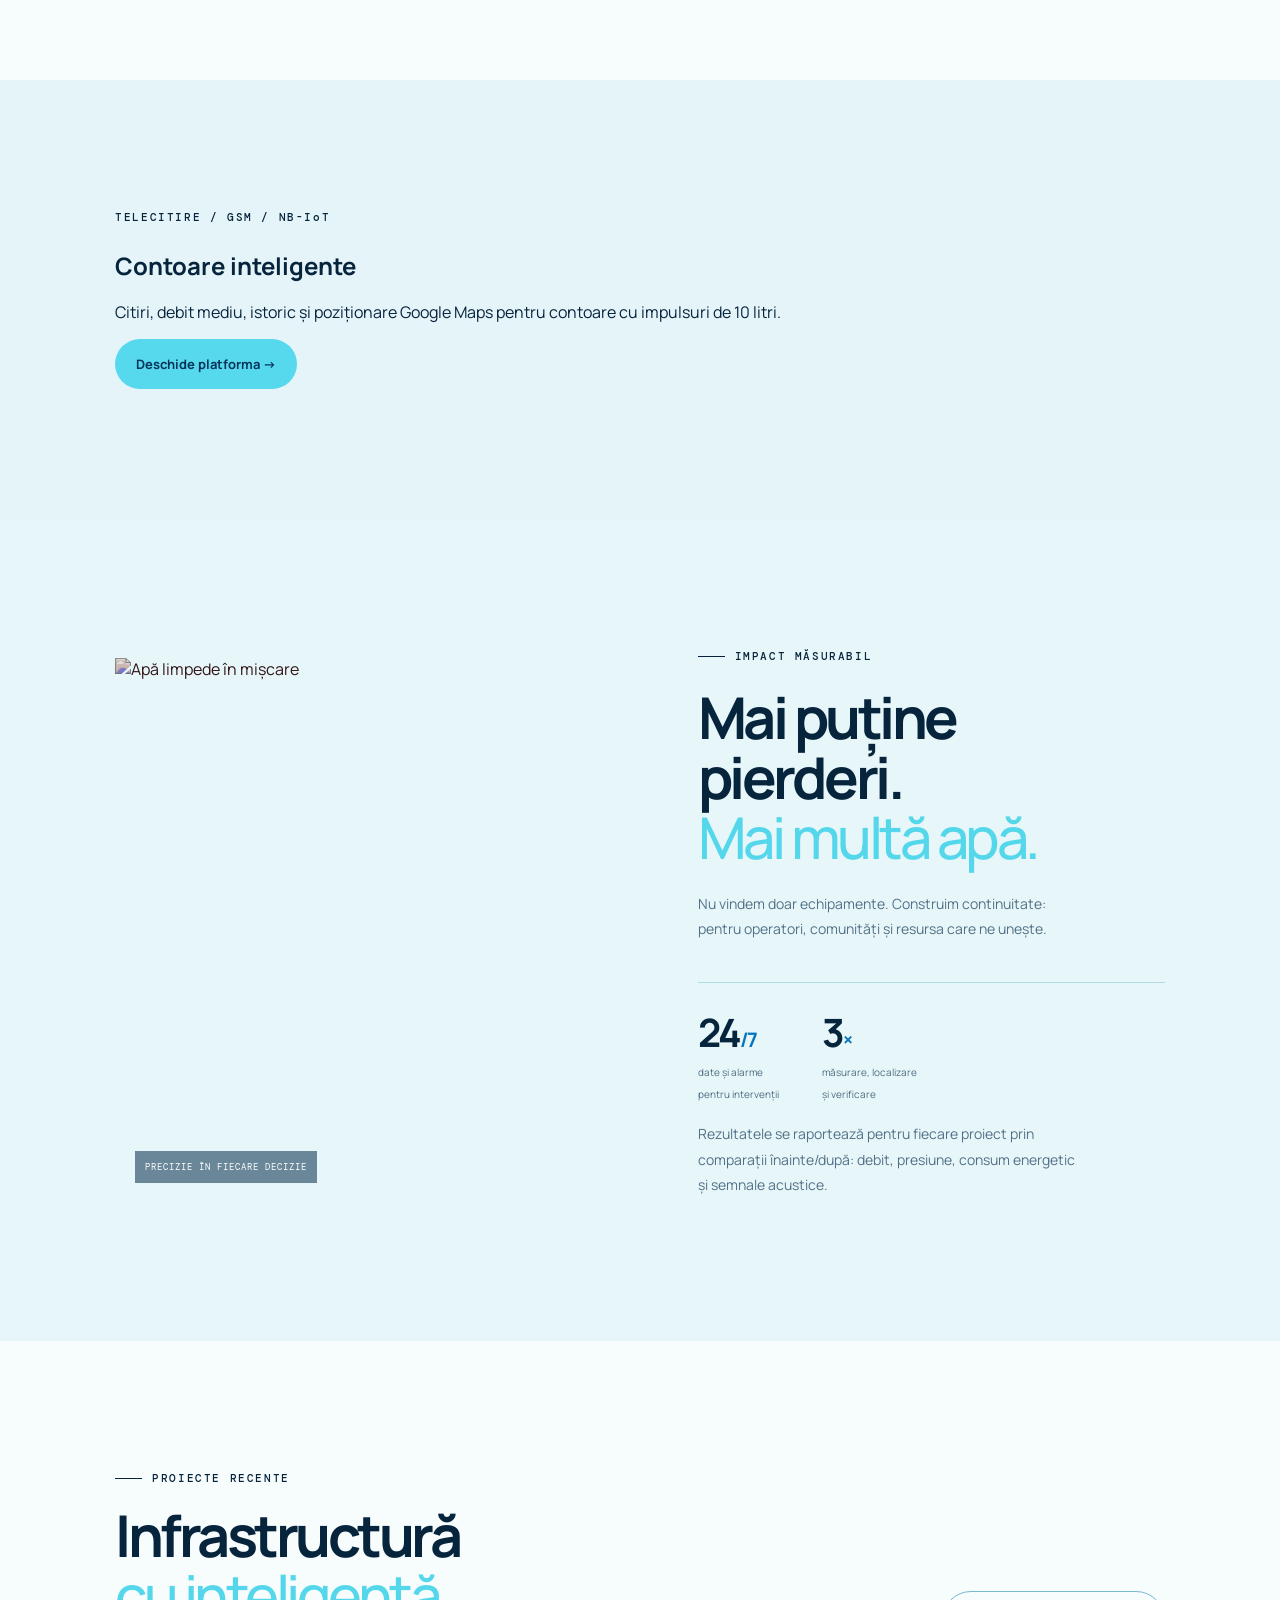
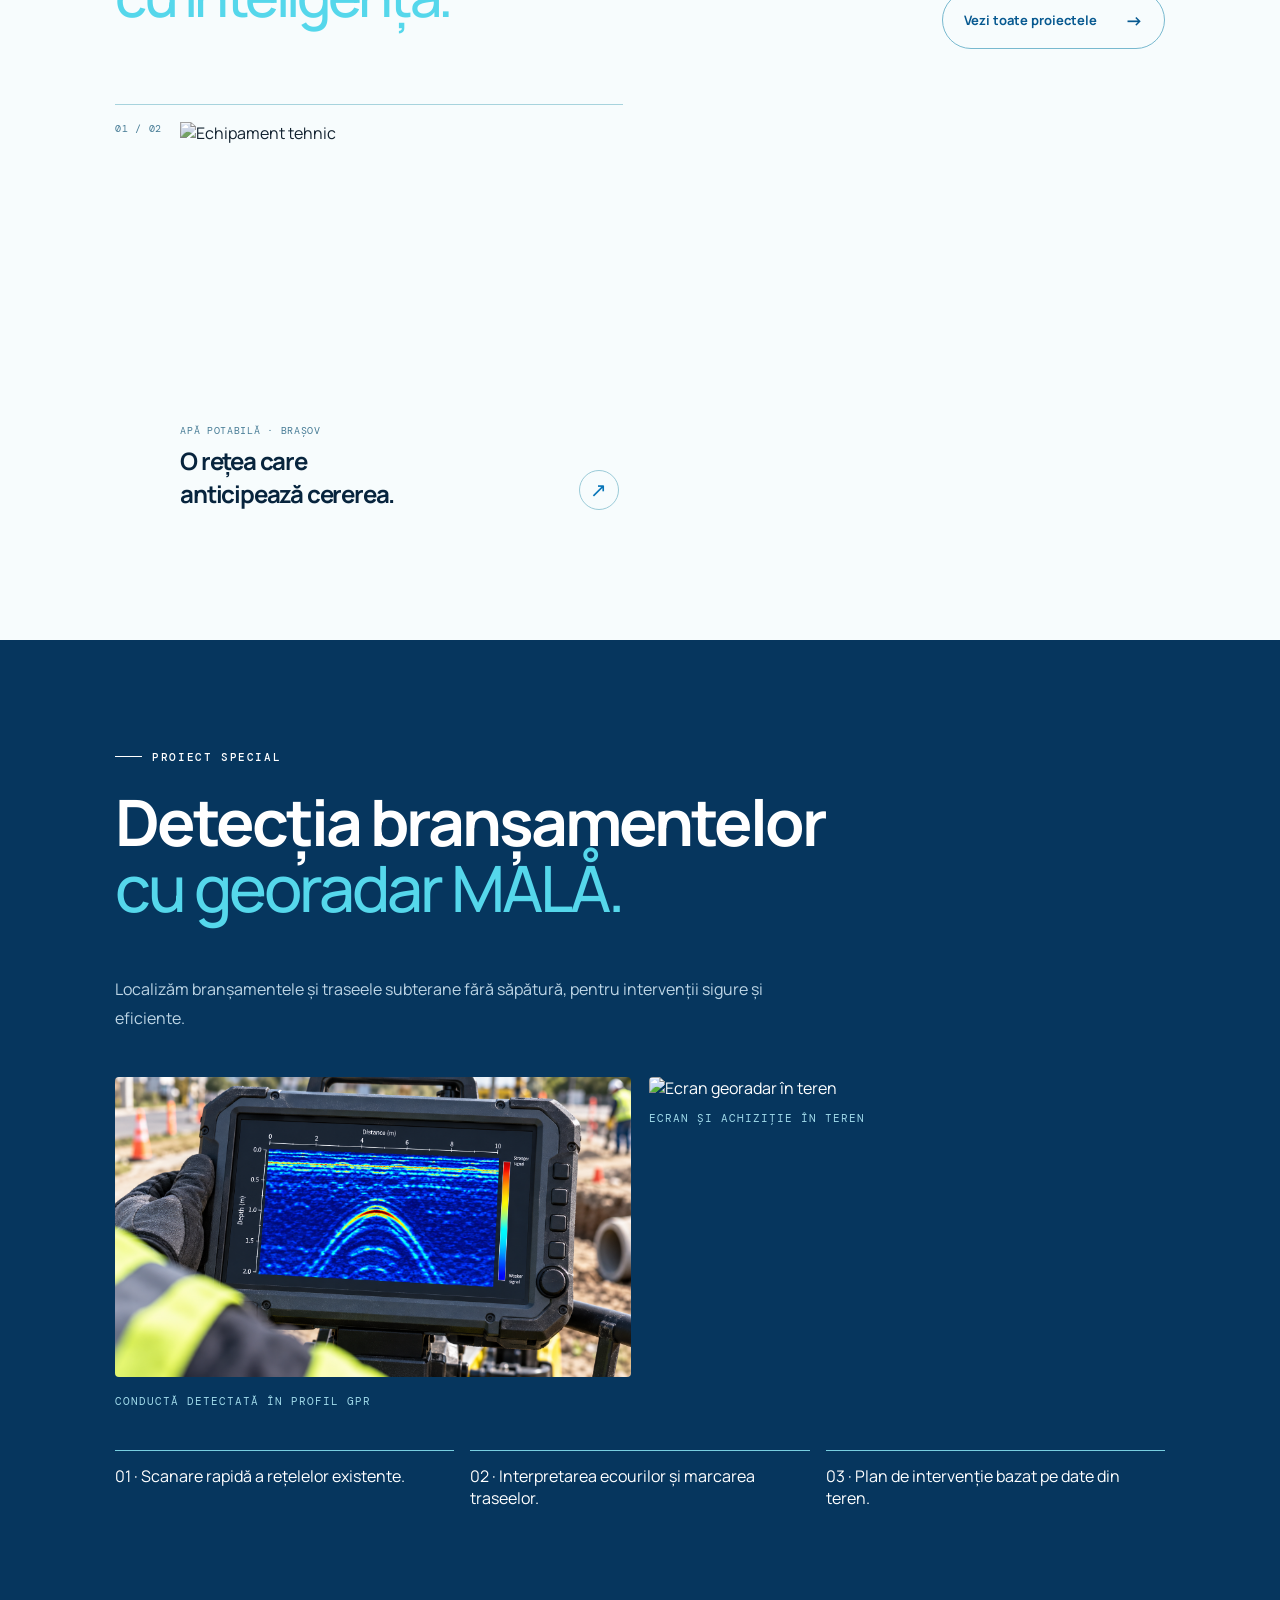
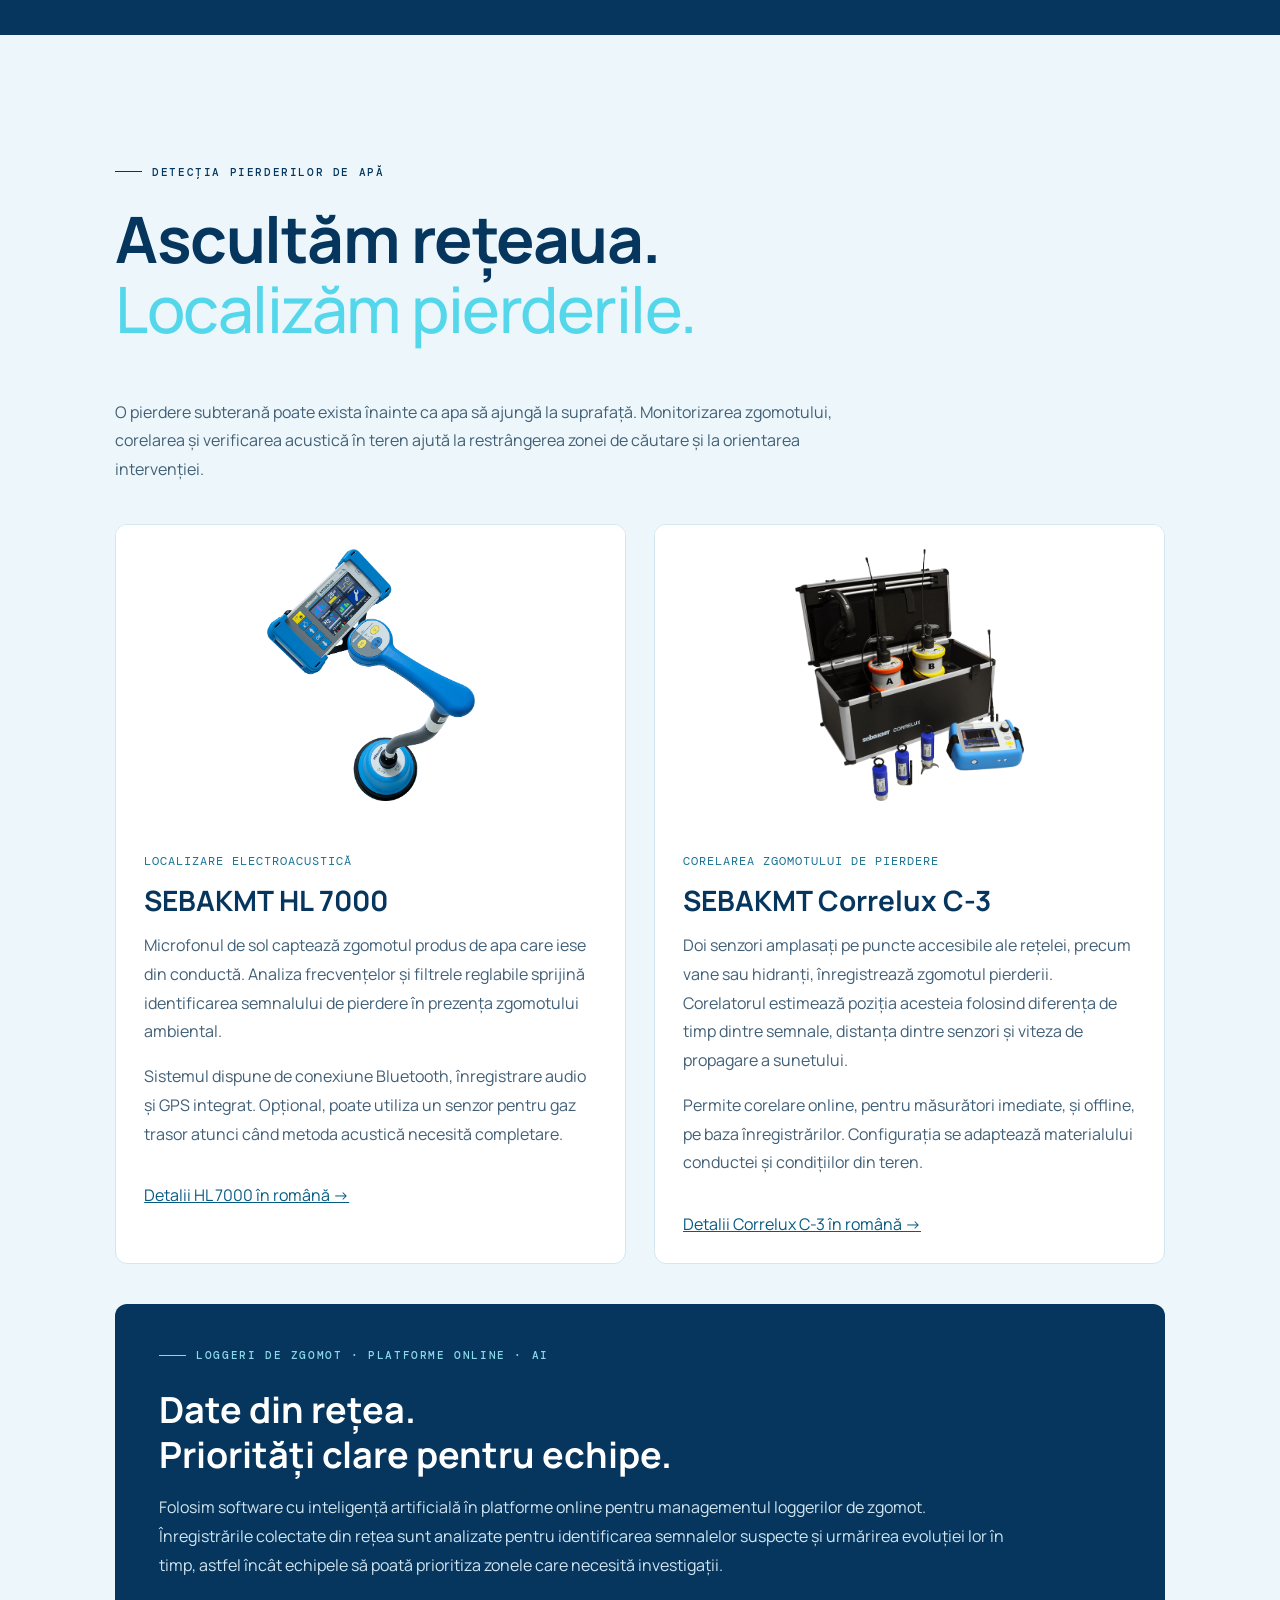
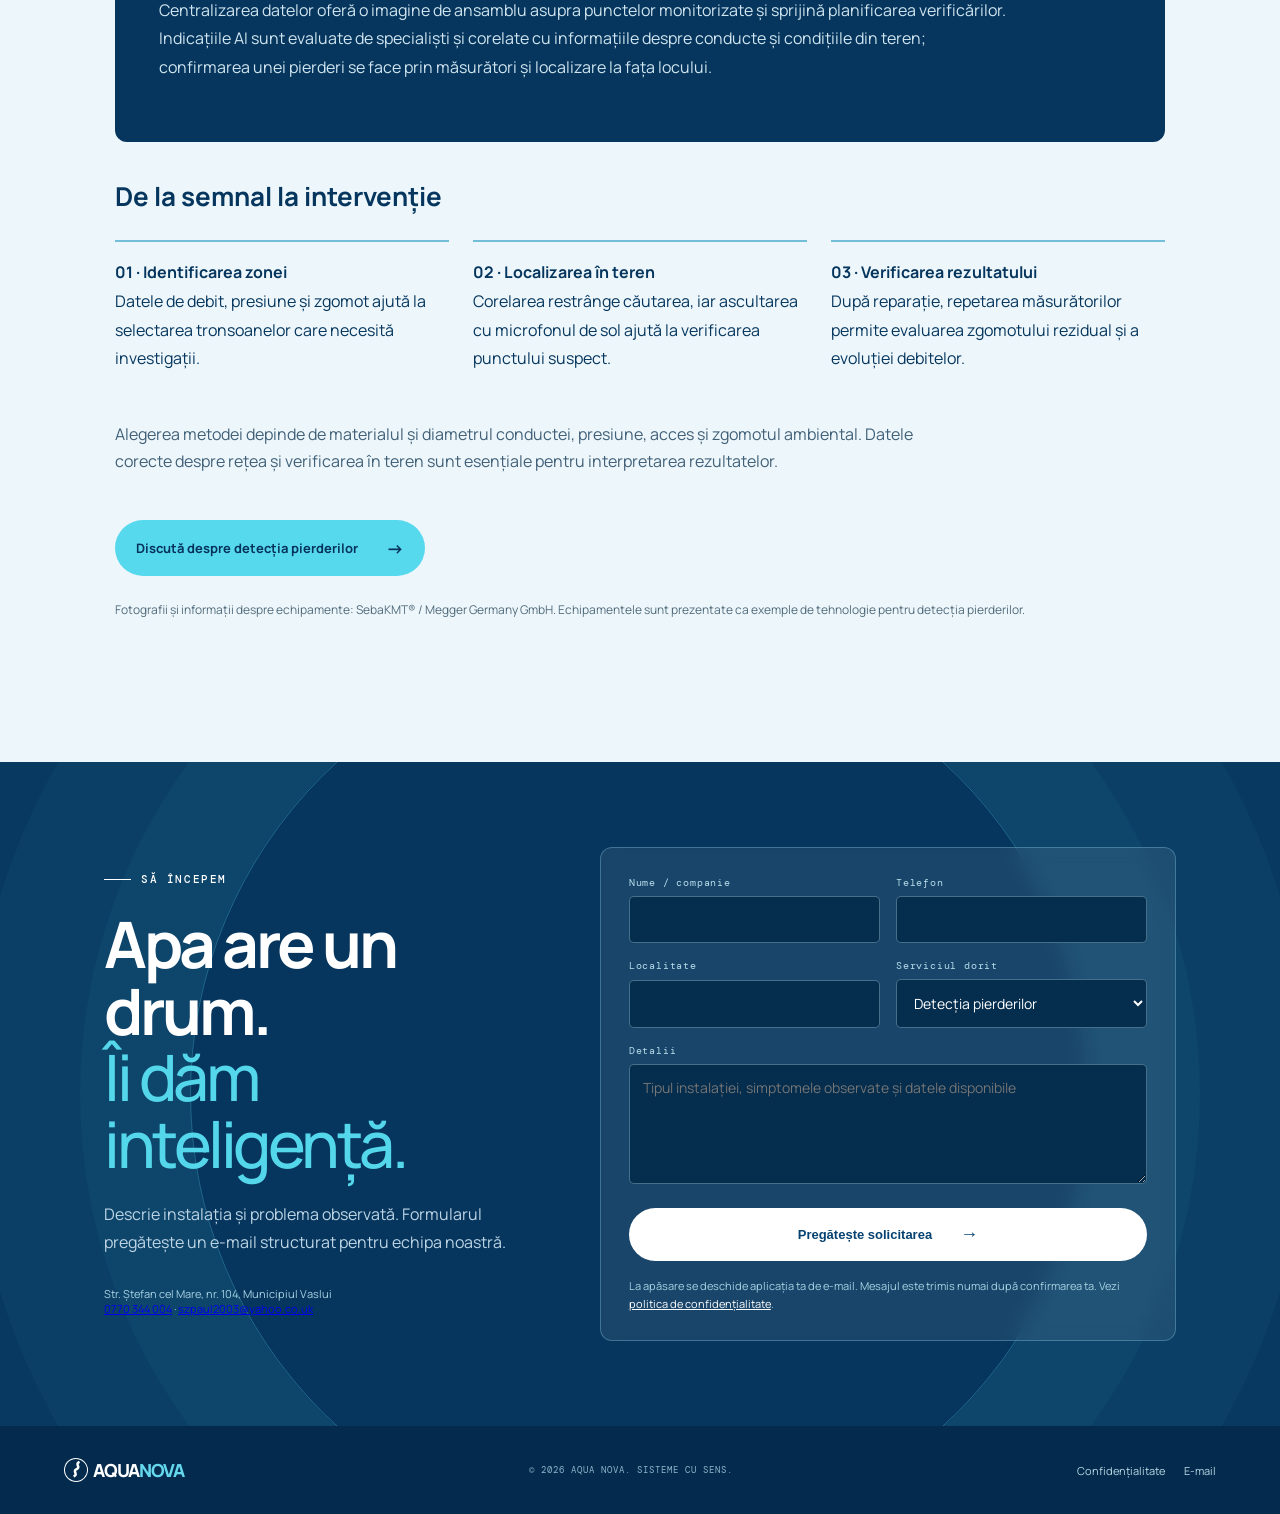
==== commit cfbb0cbe: "Add DN80 water meter telemetry chapter and Google Maps integration" ====
--- a/index.html
+++ b/index.html
@@ -25,7 +25,7 @@
       <a class="brand" href="#acasa" aria-label="Aqua Nova acasă"><span class="brand-mark">⌇</span>AQUA<span>NOVA</span></a>
       <button class="menu-toggle" type="button" aria-label="Deschide meniul" aria-expanded="false" aria-controls="navigatie-principala"><i></i><i></i></button>
       <nav id="navigatie-principala">
-        <a href="#acasa">Acasă</a><a href="#detectie-pierderi">Detecția pierderilor</a><a href="monitorizare-retele.html">Monitorizare rețele</a><a href="puturi-forate.html">Management puțuri</a><a href="#proiecte">Proiecte</a>
+        <a href="#acasa">Acasă</a><a href="#detectie-pierderi">Detecția pierderilor</a><a href="monitorizare-retele.html">Monitorizare rețele</a><a href="puturi-forate.html">Management puțuri</a><a href="contoare.html">Contoare inteligente</a><a href="#proiecte">Proiecte</a>
         <a class="nav-cta" href="#contact">Discută cu un inginer <b>↗</b></a>
       </nav>
     </header>
@@ -57,7 +57,7 @@
         </div>
       </section>
 
-      <section id="despre" class="impact section-pad">
+      <section id="contoare-inteligente" class="section-pad" style="background:#e4f4f8"><p class="eyebrow">TELECITIRE / GSM / NB-IoT</p><h2>Contoare inteligente</h2><p>Citiri, debit mediu, istoric și poziționare Google Maps pentru contoare cu impulsuri de 10 litri.</p><a class="button primary" href="contoare.html">Deschide platforma →</a></section><section id="despre" class="impact section-pad">
         <div class="impact-image reveal"><img src="https://images.unsplash.com/photo-1559825481-12a05cc00344?auto=format&fit=crop&w=1400&q=85" alt="Apă limpede în mișcare" /><div class="image-label">PRECIZIE ÎN FIECARE DECIZIE</div></div>
         <div class="impact-copy reveal delay-1"><p class="eyebrow"><span></span> IMPACT MĂSURABIL</p><h2>Mai puține pierderi.<br /><em>Mai multă apă.</em></h2><p>Nu vindem doar echipamente. Construim continuitate: pentru operatori, comunități și resursa care ne unește.</p><div class="stats"><div><strong>24<span>/7</span></strong><small>date și alarme<br />pentru intervenții</small></div><div><strong>3<span>×</span></strong><small>măsurare, localizare<br />și verificare</small></div></div><p class="trust-note">Rezultatele se raportează pentru fiecare proiect prin comparații înainte/după: debit, presiune, consum energetic și semnale acustice.</p></div>
       </section>
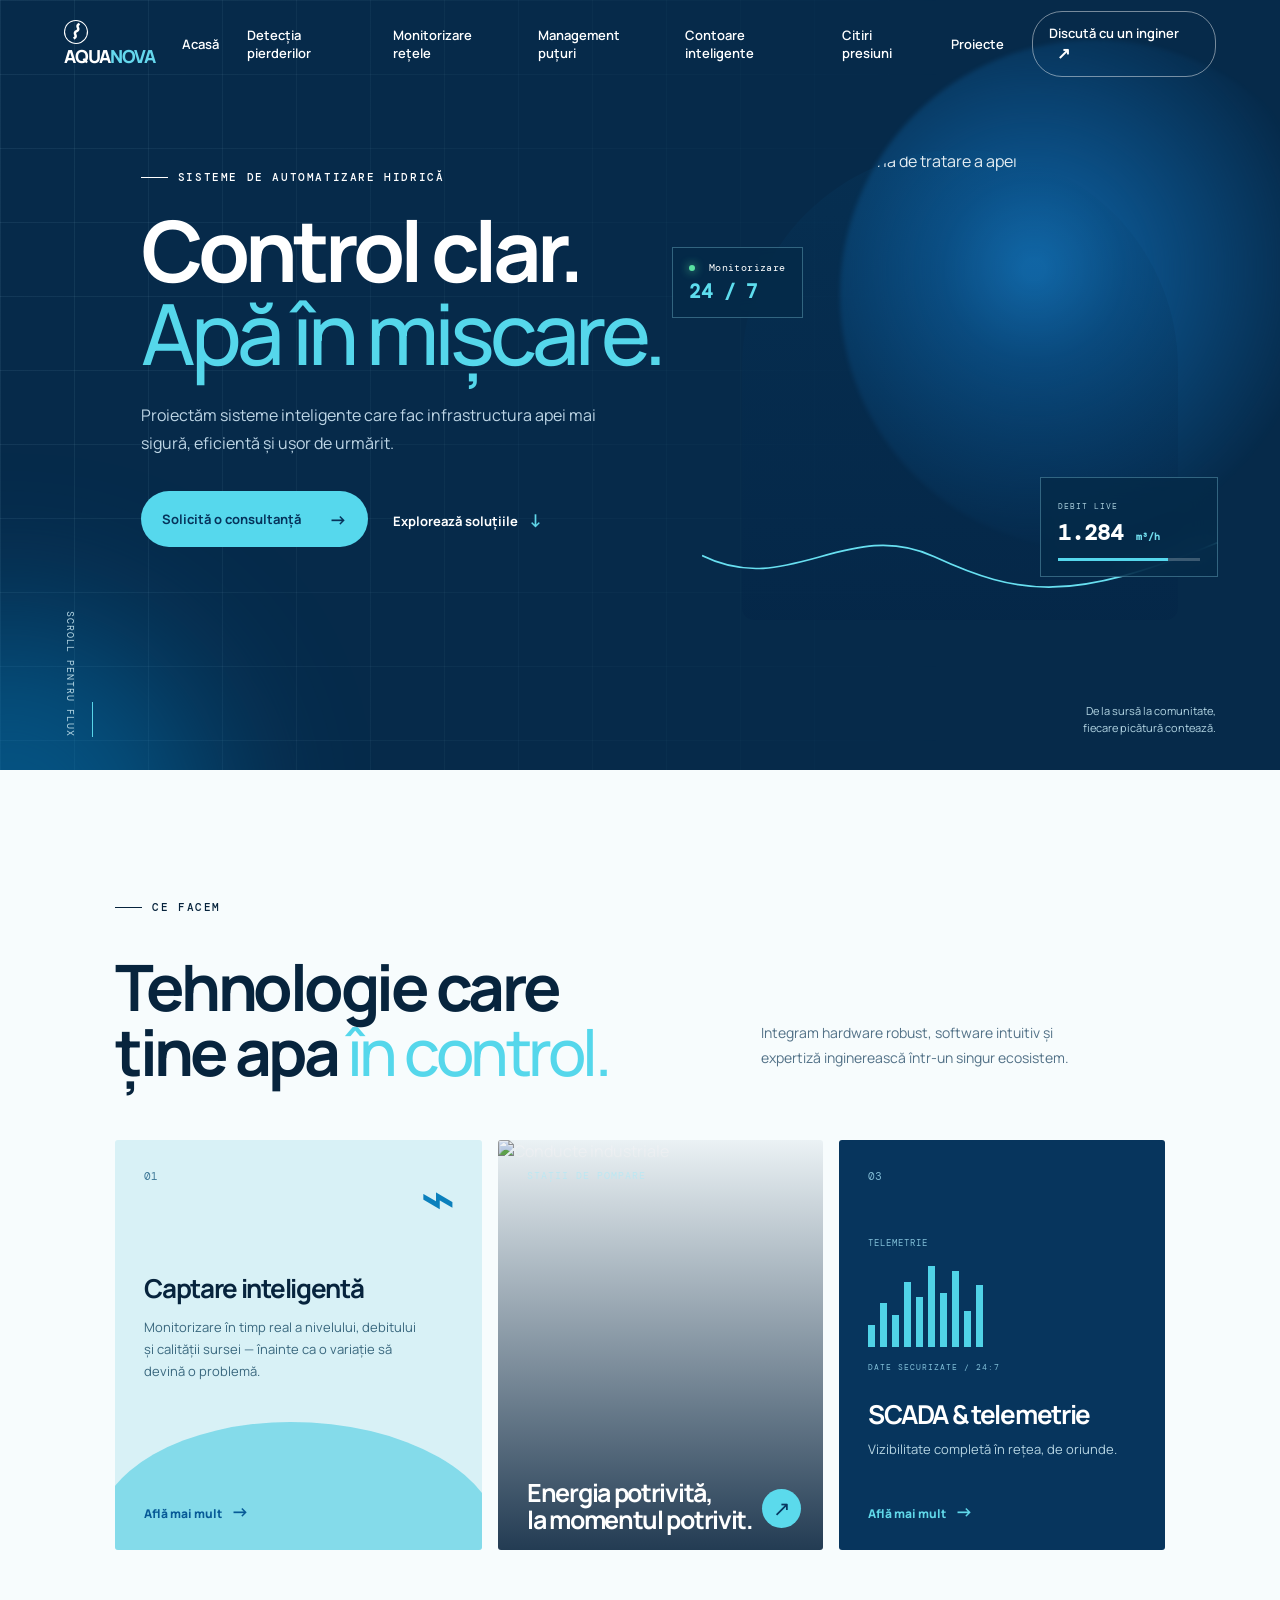
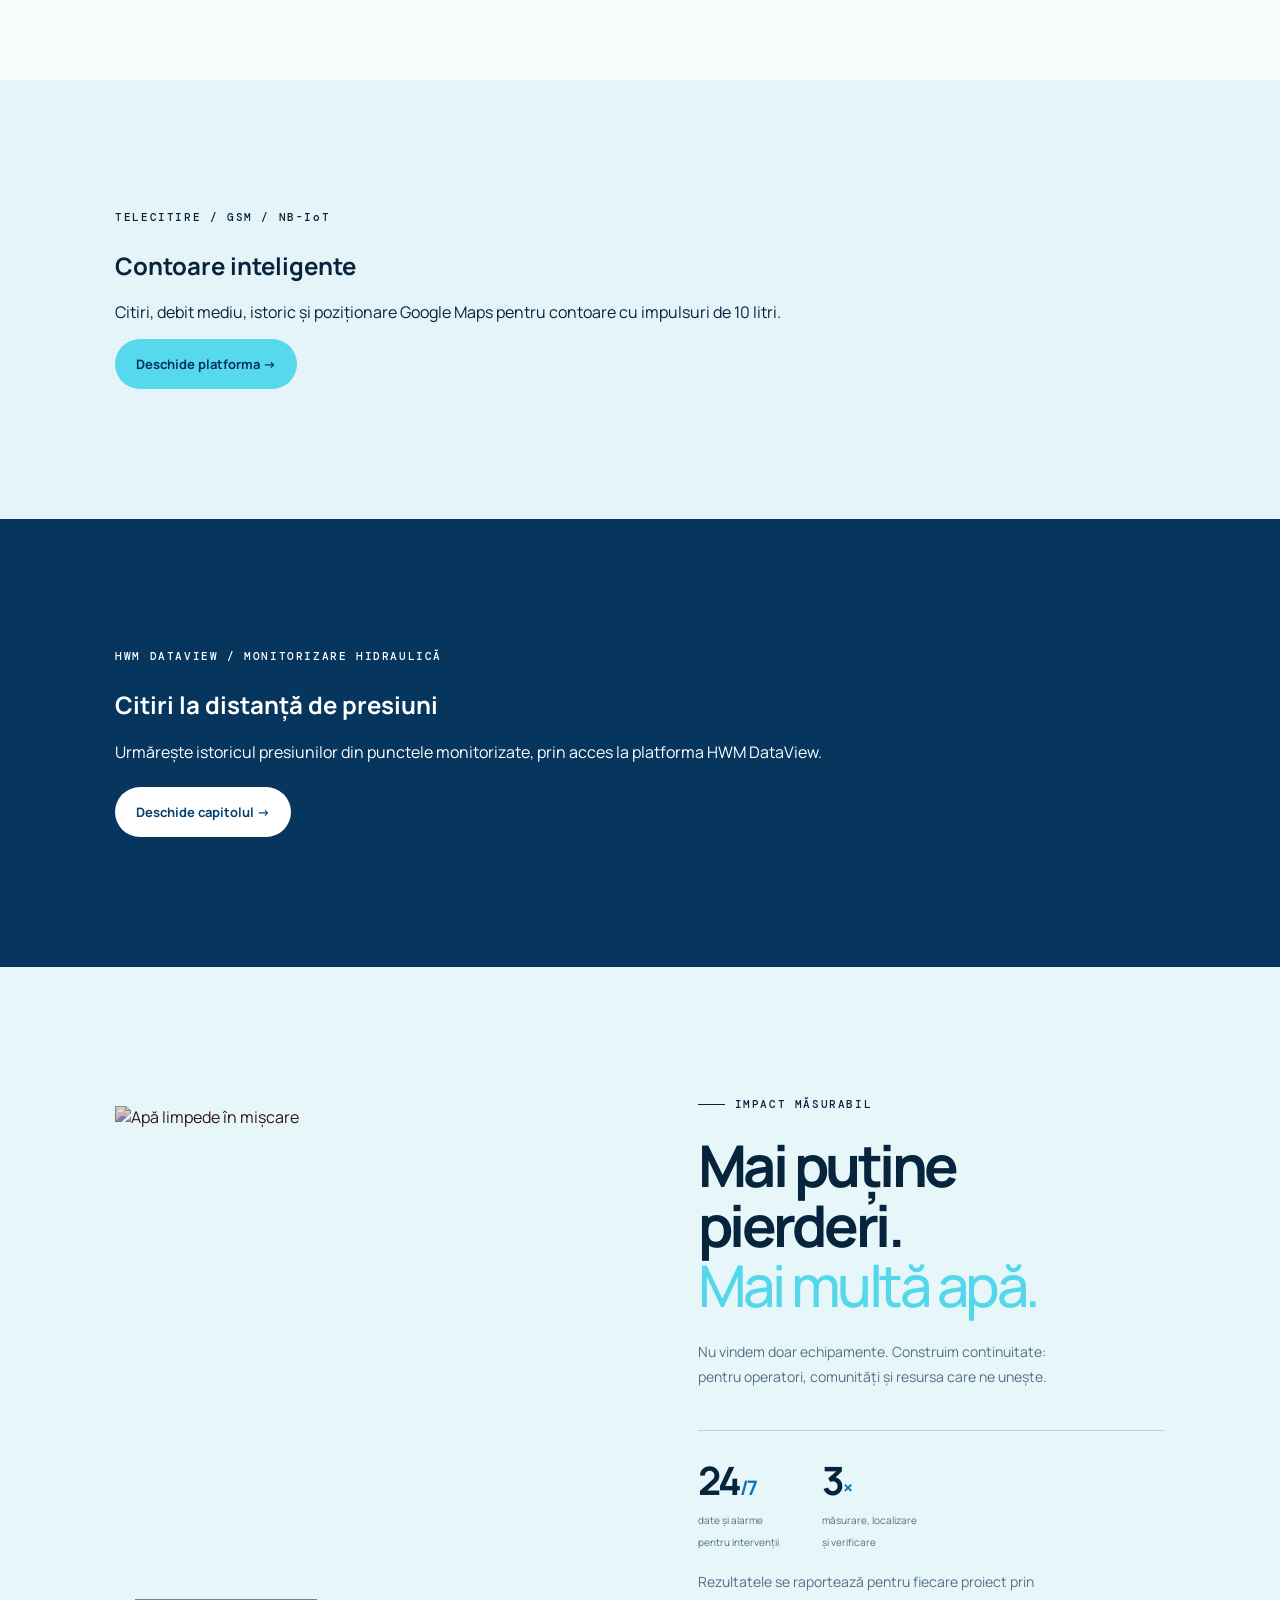
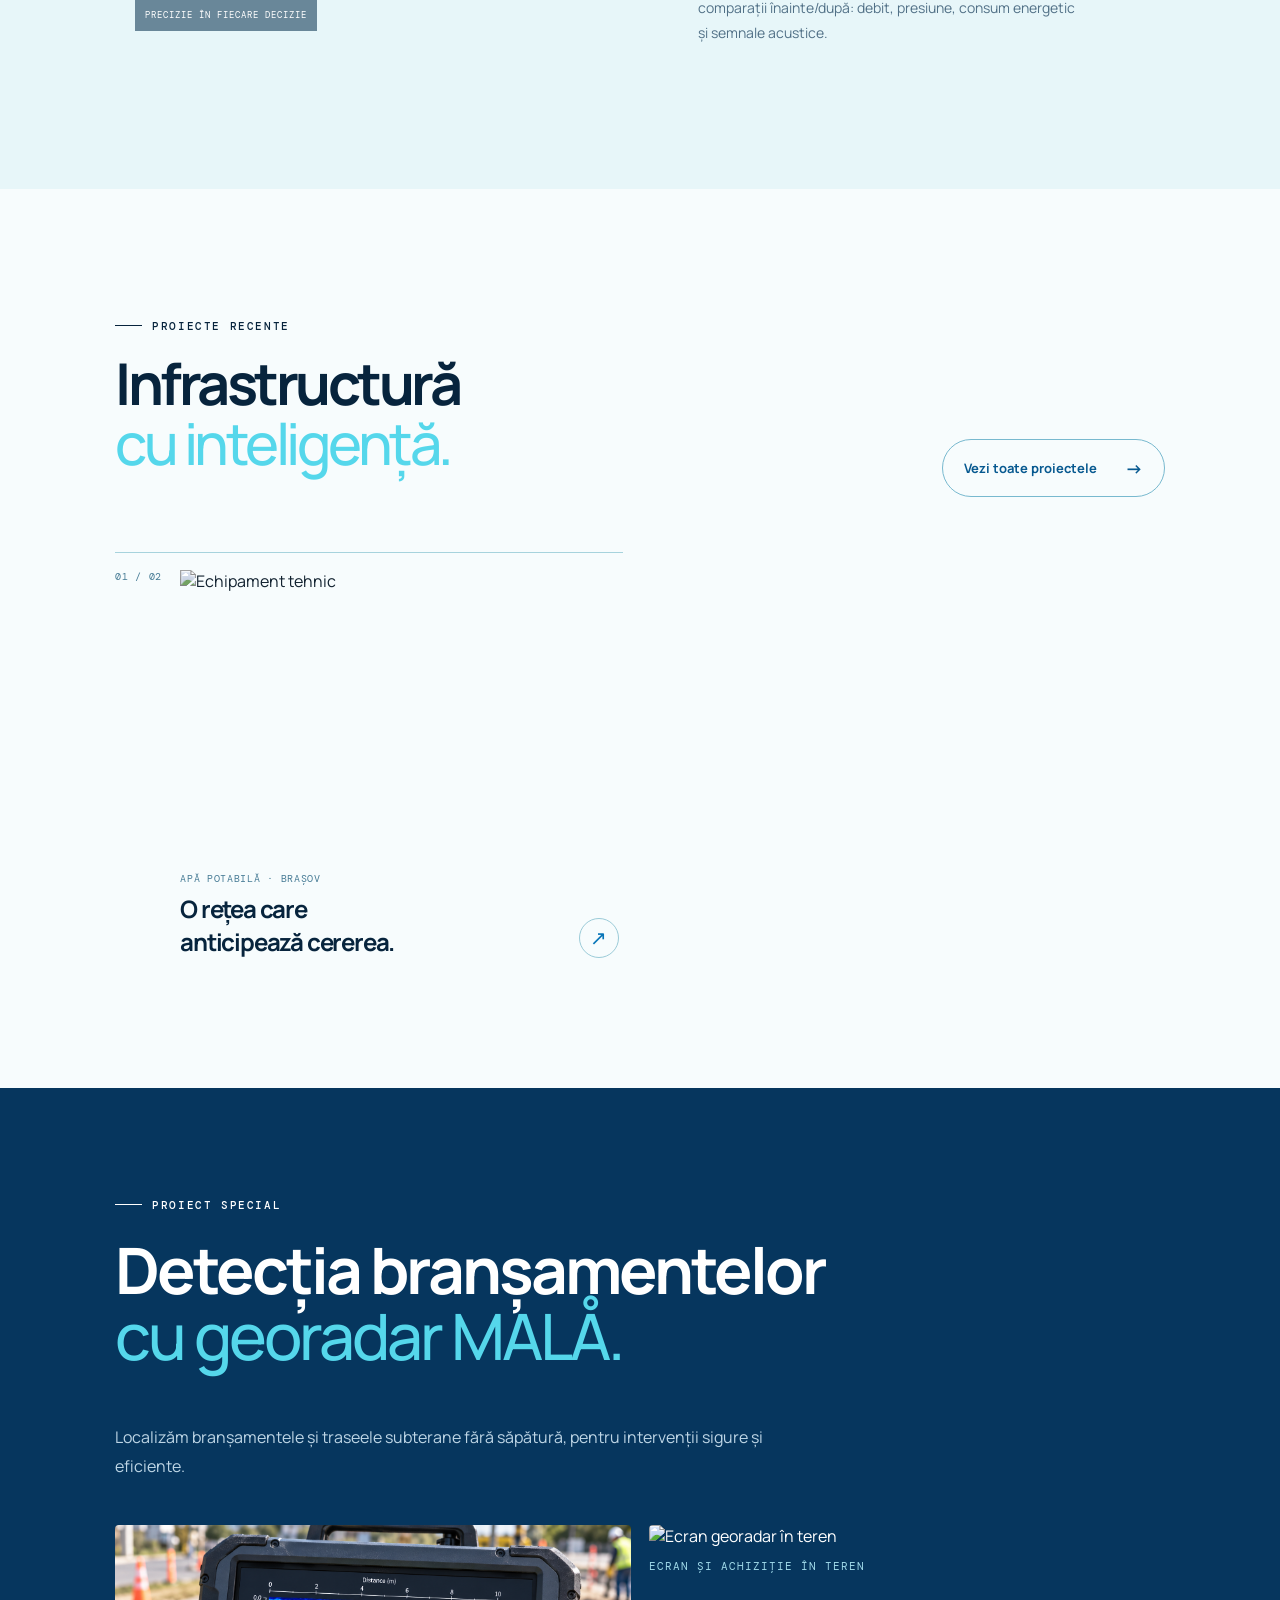
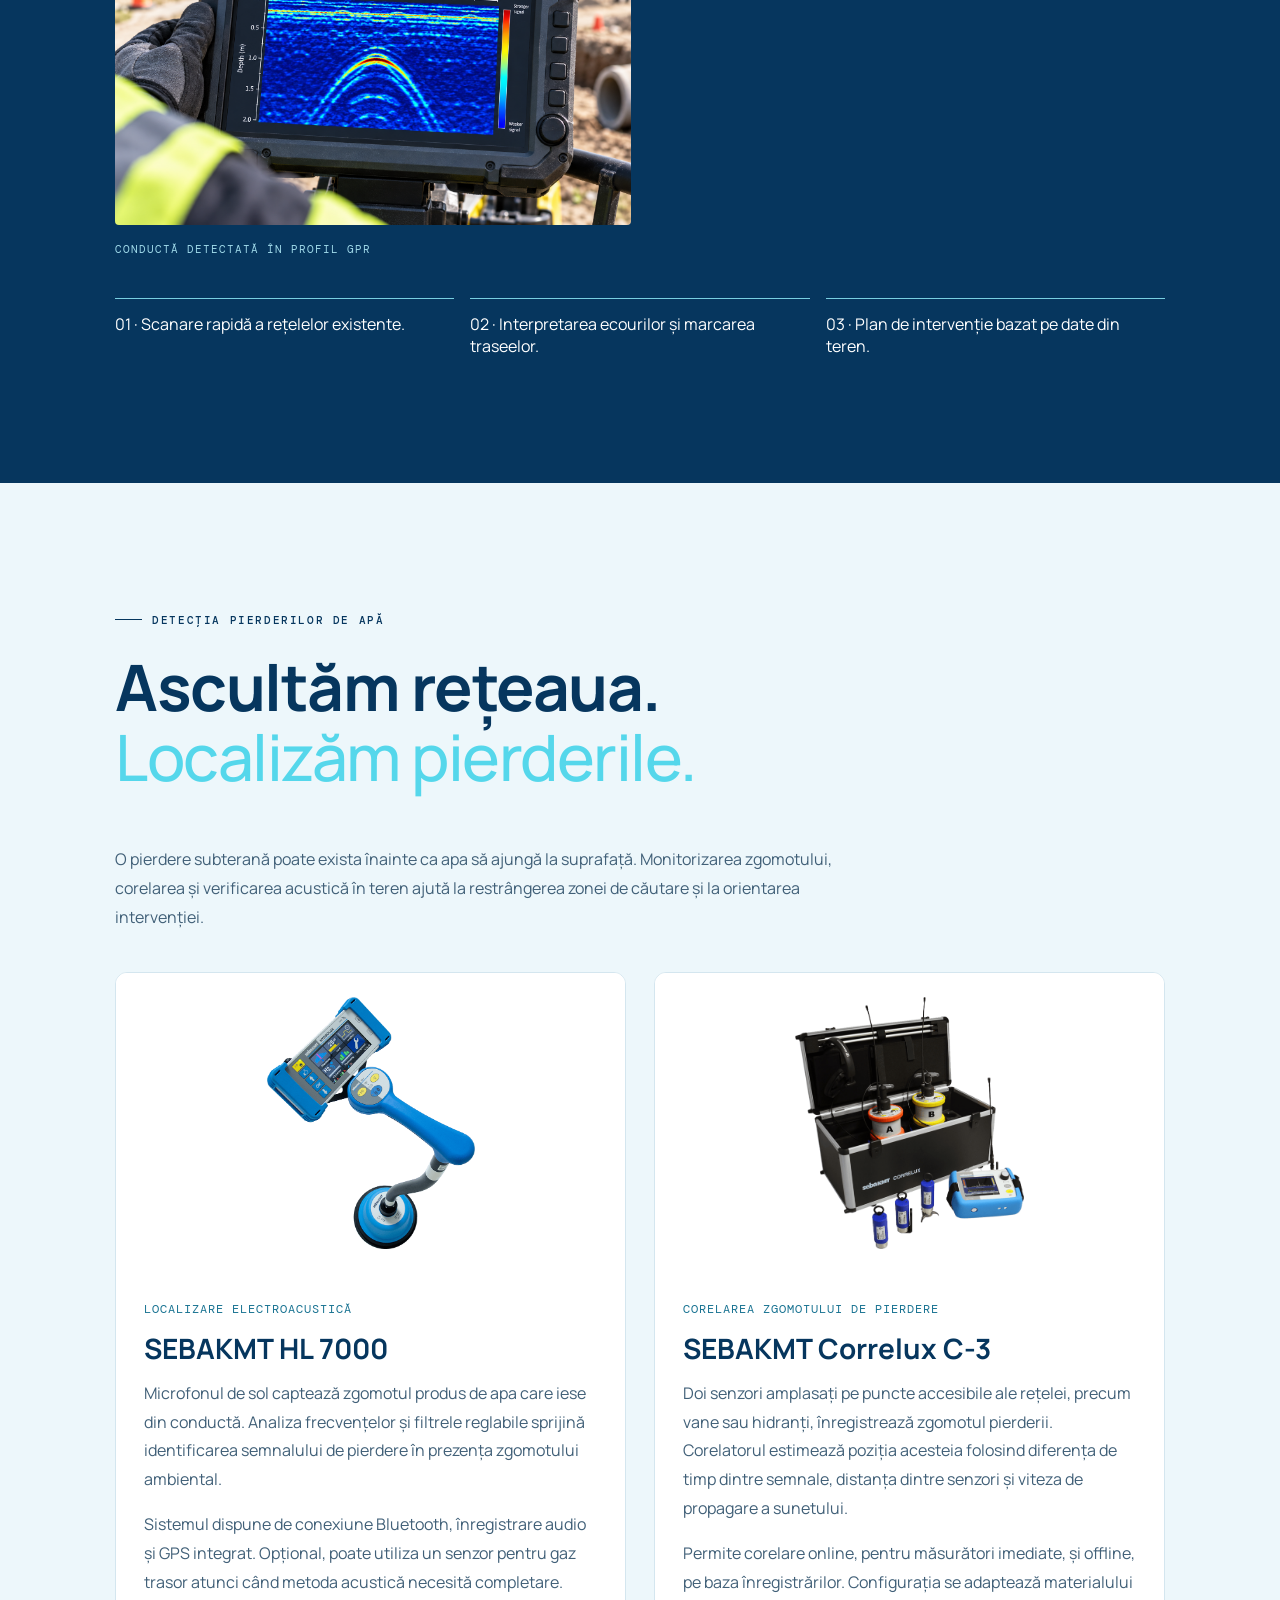
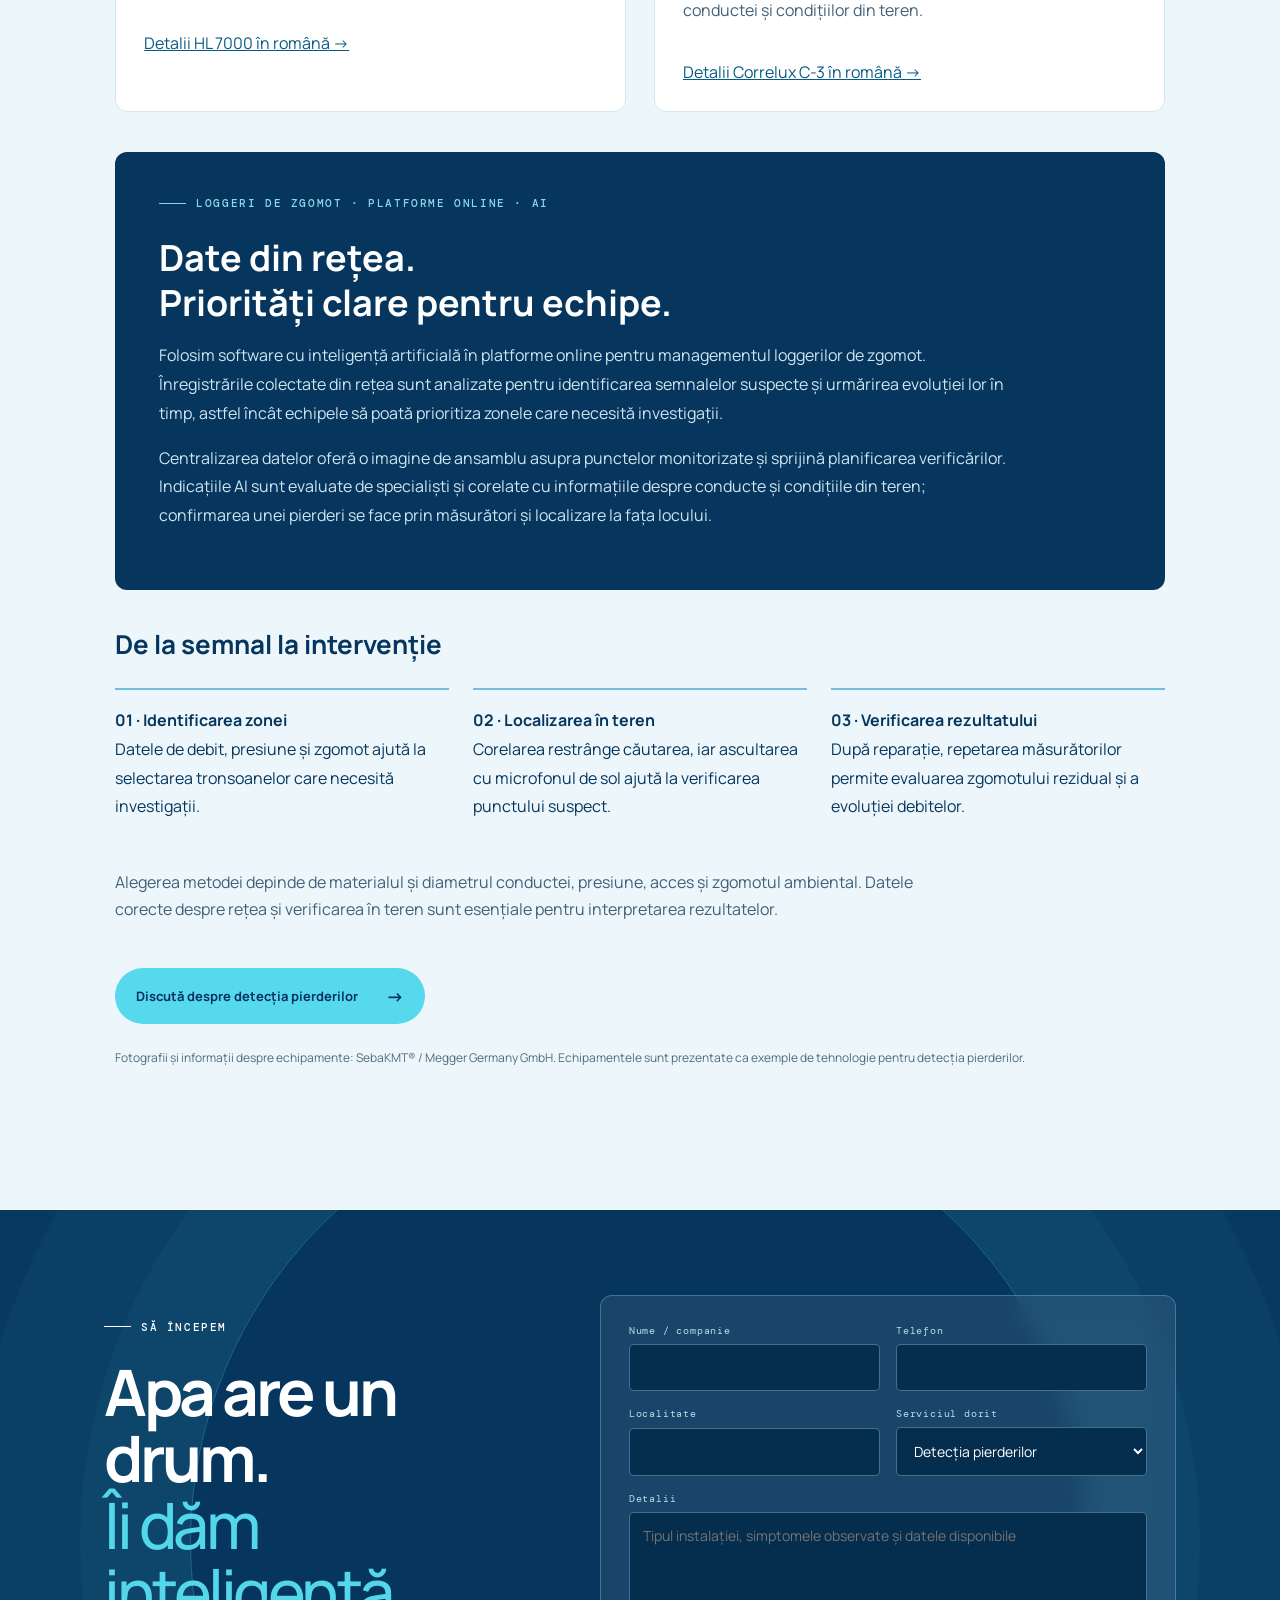
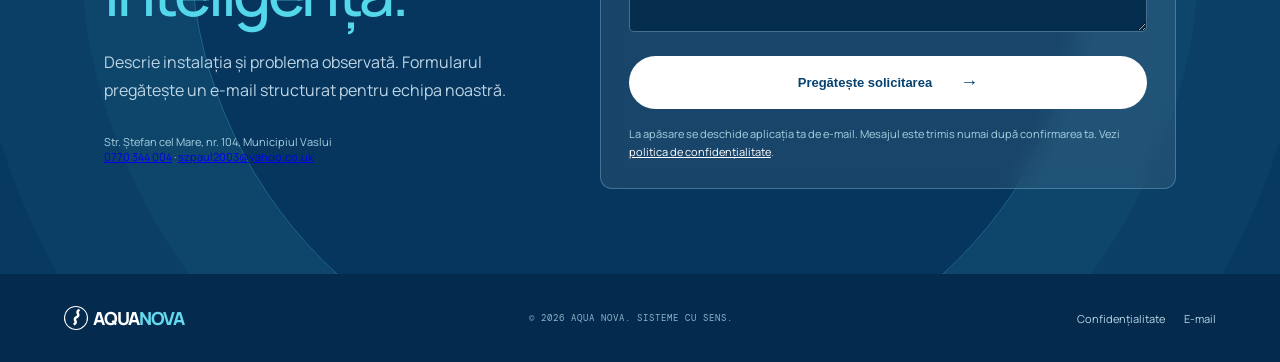
==== commit 70af43b8: "Add remote pressure readings chapter linked to HWM DataView" ====
--- a/index.html
+++ b/index.html
@@ -25,7 +25,7 @@
       <a class="brand" href="#acasa" aria-label="Aqua Nova acasă"><span class="brand-mark">⌇</span>AQUA<span>NOVA</span></a>
       <button class="menu-toggle" type="button" aria-label="Deschide meniul" aria-expanded="false" aria-controls="navigatie-principala"><i></i><i></i></button>
       <nav id="navigatie-principala">
-        <a href="#acasa">Acasă</a><a href="#detectie-pierderi">Detecția pierderilor</a><a href="monitorizare-retele.html">Monitorizare rețele</a><a href="puturi-forate.html">Management puțuri</a><a href="contoare.html">Contoare inteligente</a><a href="#proiecte">Proiecte</a>
+        <a href="#acasa">Acasă</a><a href="#detectie-pierderi">Detecția pierderilor</a><a href="monitorizare-retele.html">Monitorizare rețele</a><a href="puturi-forate.html">Management puțuri</a><a href="contoare.html">Contoare inteligente</a><a href="monitorizare-retele.html#presiuni-distanta">Citiri presiuni</a><a href="#proiecte">Proiecte</a>
         <a class="nav-cta" href="#contact">Discută cu un inginer <b>↗</b></a>
       </nav>
     </header>
@@ -57,7 +57,7 @@
         </div>
       </section>
 
-      <section id="contoare-inteligente" class="section-pad" style="background:#e4f4f8"><p class="eyebrow">TELECITIRE / GSM / NB-IoT</p><h2>Contoare inteligente</h2><p>Citiri, debit mediu, istoric și poziționare Google Maps pentru contoare cu impulsuri de 10 litri.</p><a class="button primary" href="contoare.html">Deschide platforma →</a></section><section id="despre" class="impact section-pad">
+      <section id="contoare-inteligente" class="section-pad" style="background:#e4f4f8"><p class="eyebrow">TELECITIRE / GSM / NB-IoT</p><h2>Contoare inteligente</h2><p>Citiri, debit mediu, istoric și poziționare Google Maps pentru contoare cu impulsuri de 10 litri.</p><a class="button primary" href="contoare.html">Deschide platforma →</a></section><section id="citiri-presiuni" class="section-pad" style="background:#06365e;color:white"><p class="eyebrow">HWM DATAVIEW / MONITORIZARE HIDRAULICĂ</p><h2>Citiri la distanță de presiuni</h2><p>Urmărește istoricul presiunilor din punctele monitorizate, prin acces la platforma HWM DataView.</p><a class="button light" href="monitorizare-retele.html#presiuni-distanta">Deschide capitolul →</a></section><section id="despre" class="impact section-pad">
         <div class="impact-image reveal"><img src="https://images.unsplash.com/photo-1559825481-12a05cc00344?auto=format&fit=crop&w=1400&q=85" alt="Apă limpede în mișcare" /><div class="image-label">PRECIZIE ÎN FIECARE DECIZIE</div></div>
         <div class="impact-copy reveal delay-1"><p class="eyebrow"><span></span> IMPACT MĂSURABIL</p><h2>Mai puține pierderi.<br /><em>Mai multă apă.</em></h2><p>Nu vindem doar echipamente. Construim continuitate: pentru operatori, comunități și resursa care ne unește.</p><div class="stats"><div><strong>24<span>/7</span></strong><small>date și alarme<br />pentru intervenții</small></div><div><strong>3<span>×</span></strong><small>măsurare, localizare<br />și verificare</small></div></div><p class="trust-note">Rezultatele se raportează pentru fiecare proiect prin comparații înainte/după: debit, presiune, consum energetic și semnale acustice.</p></div>
       </section>
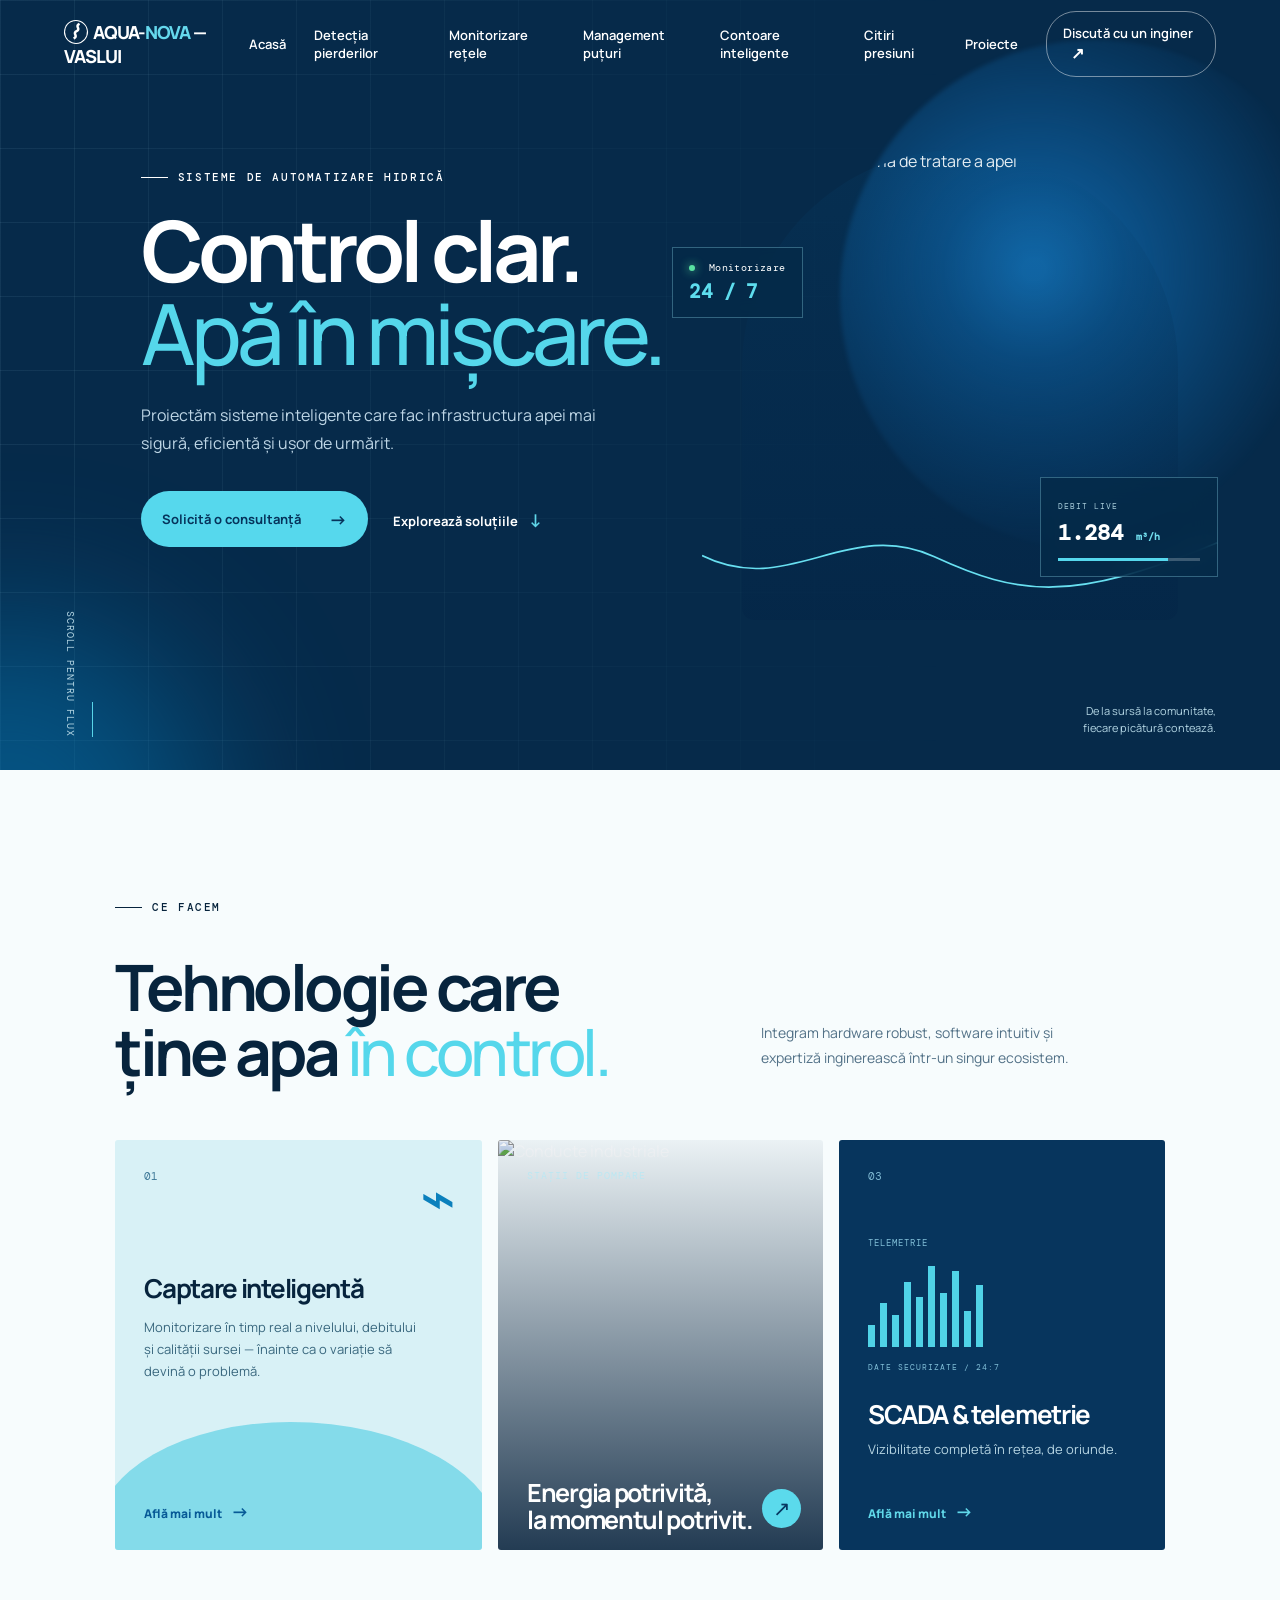
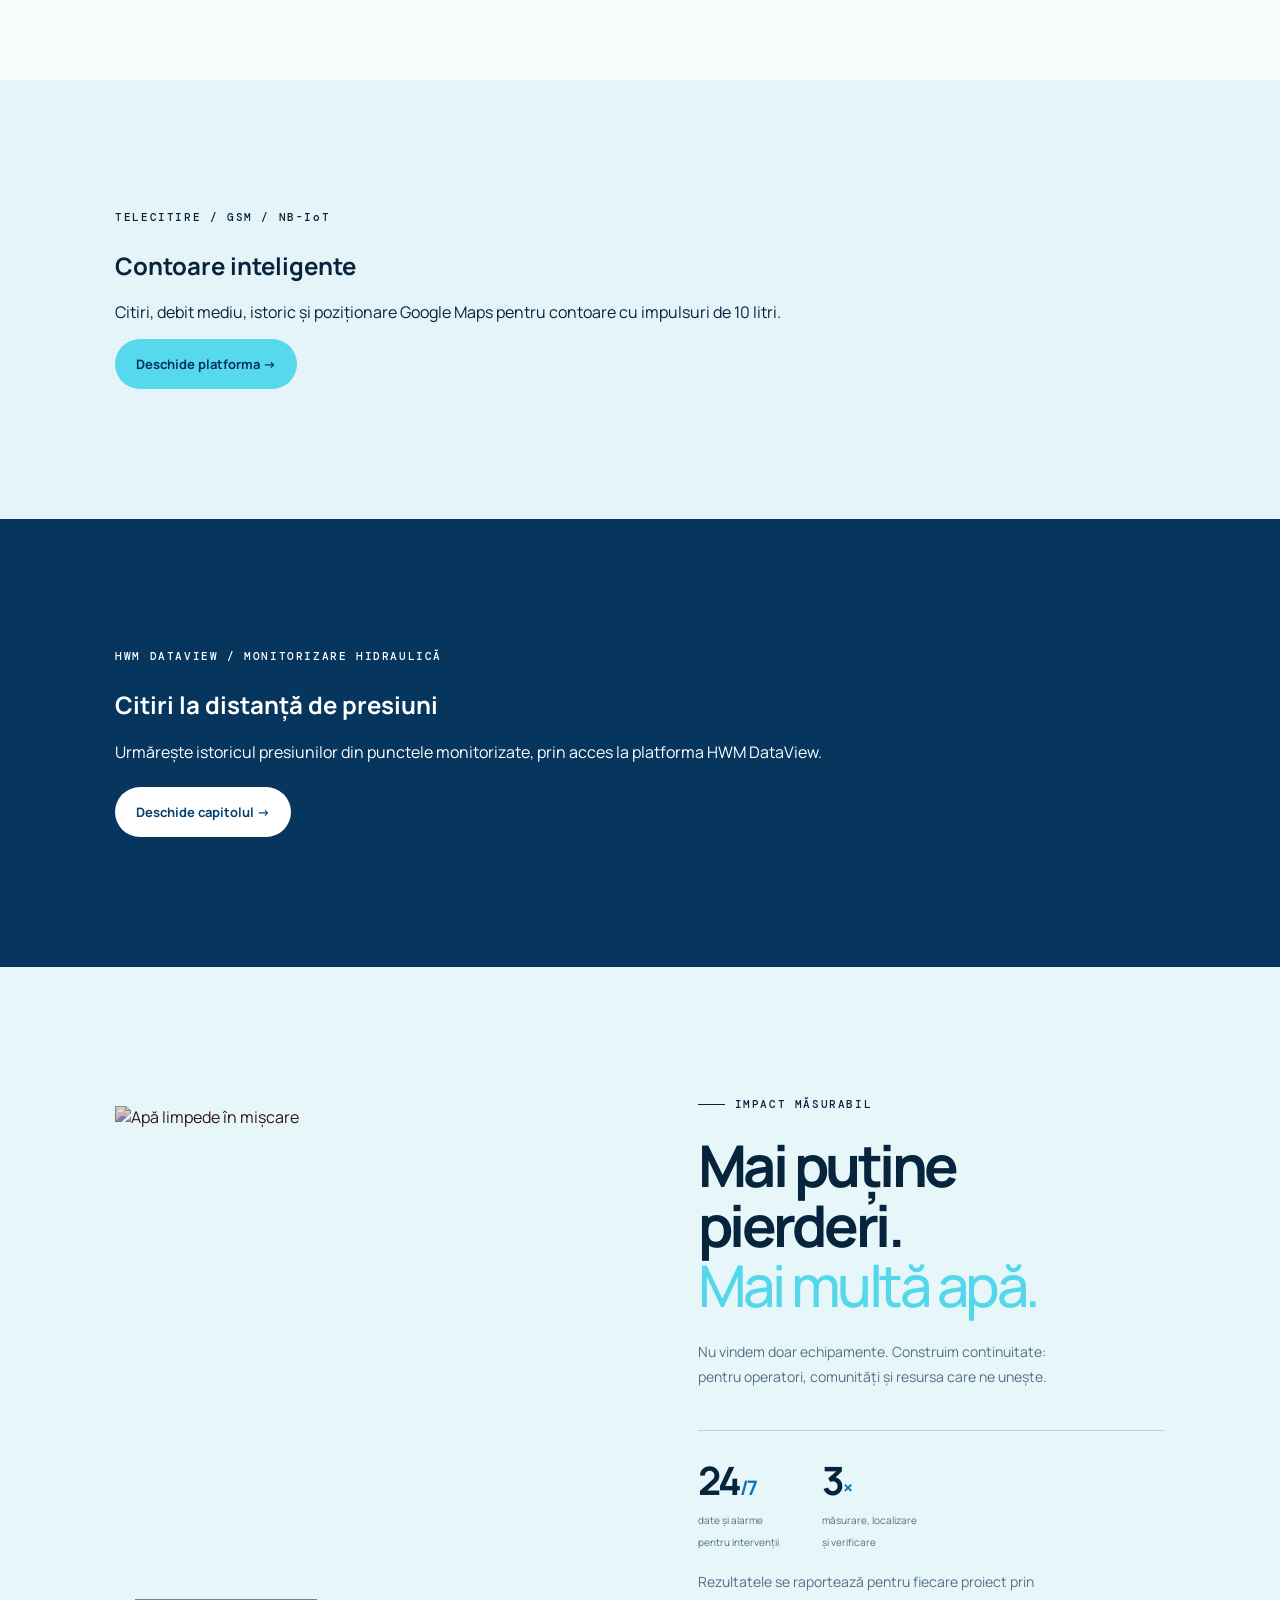
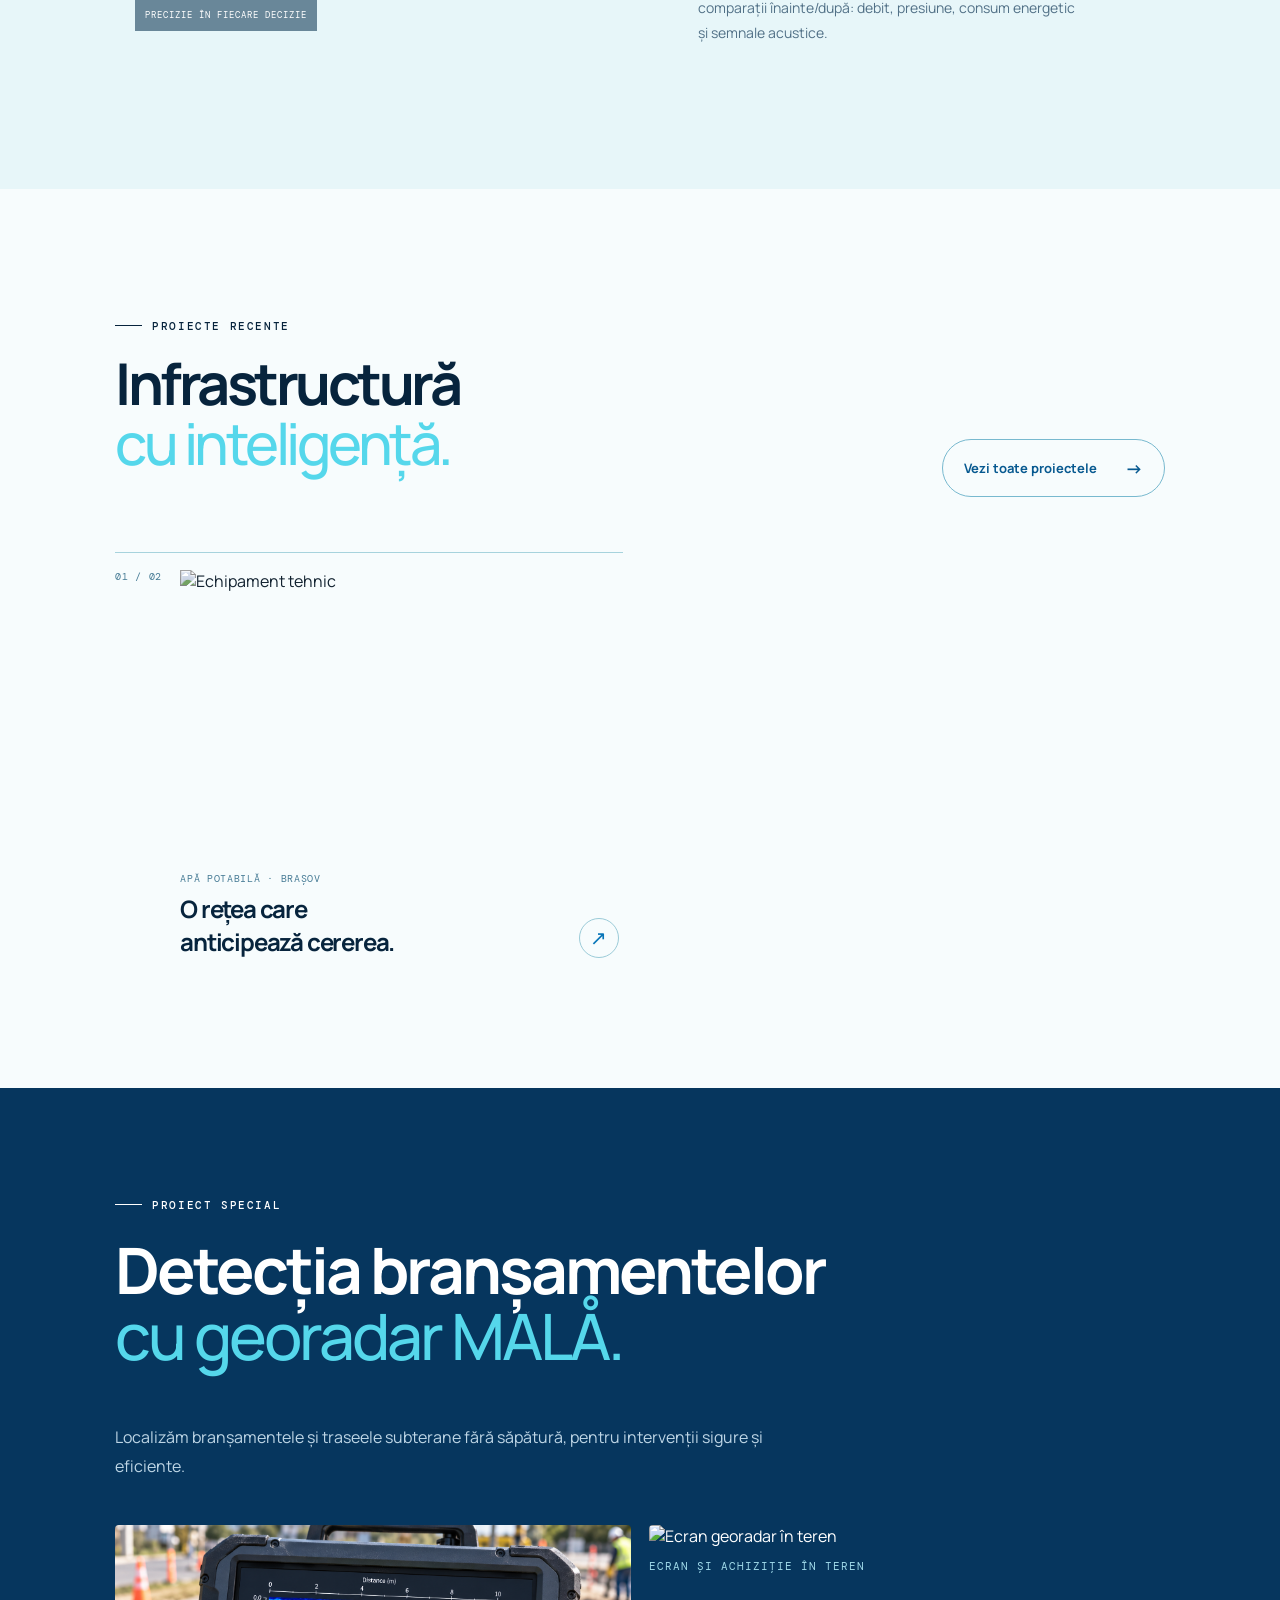
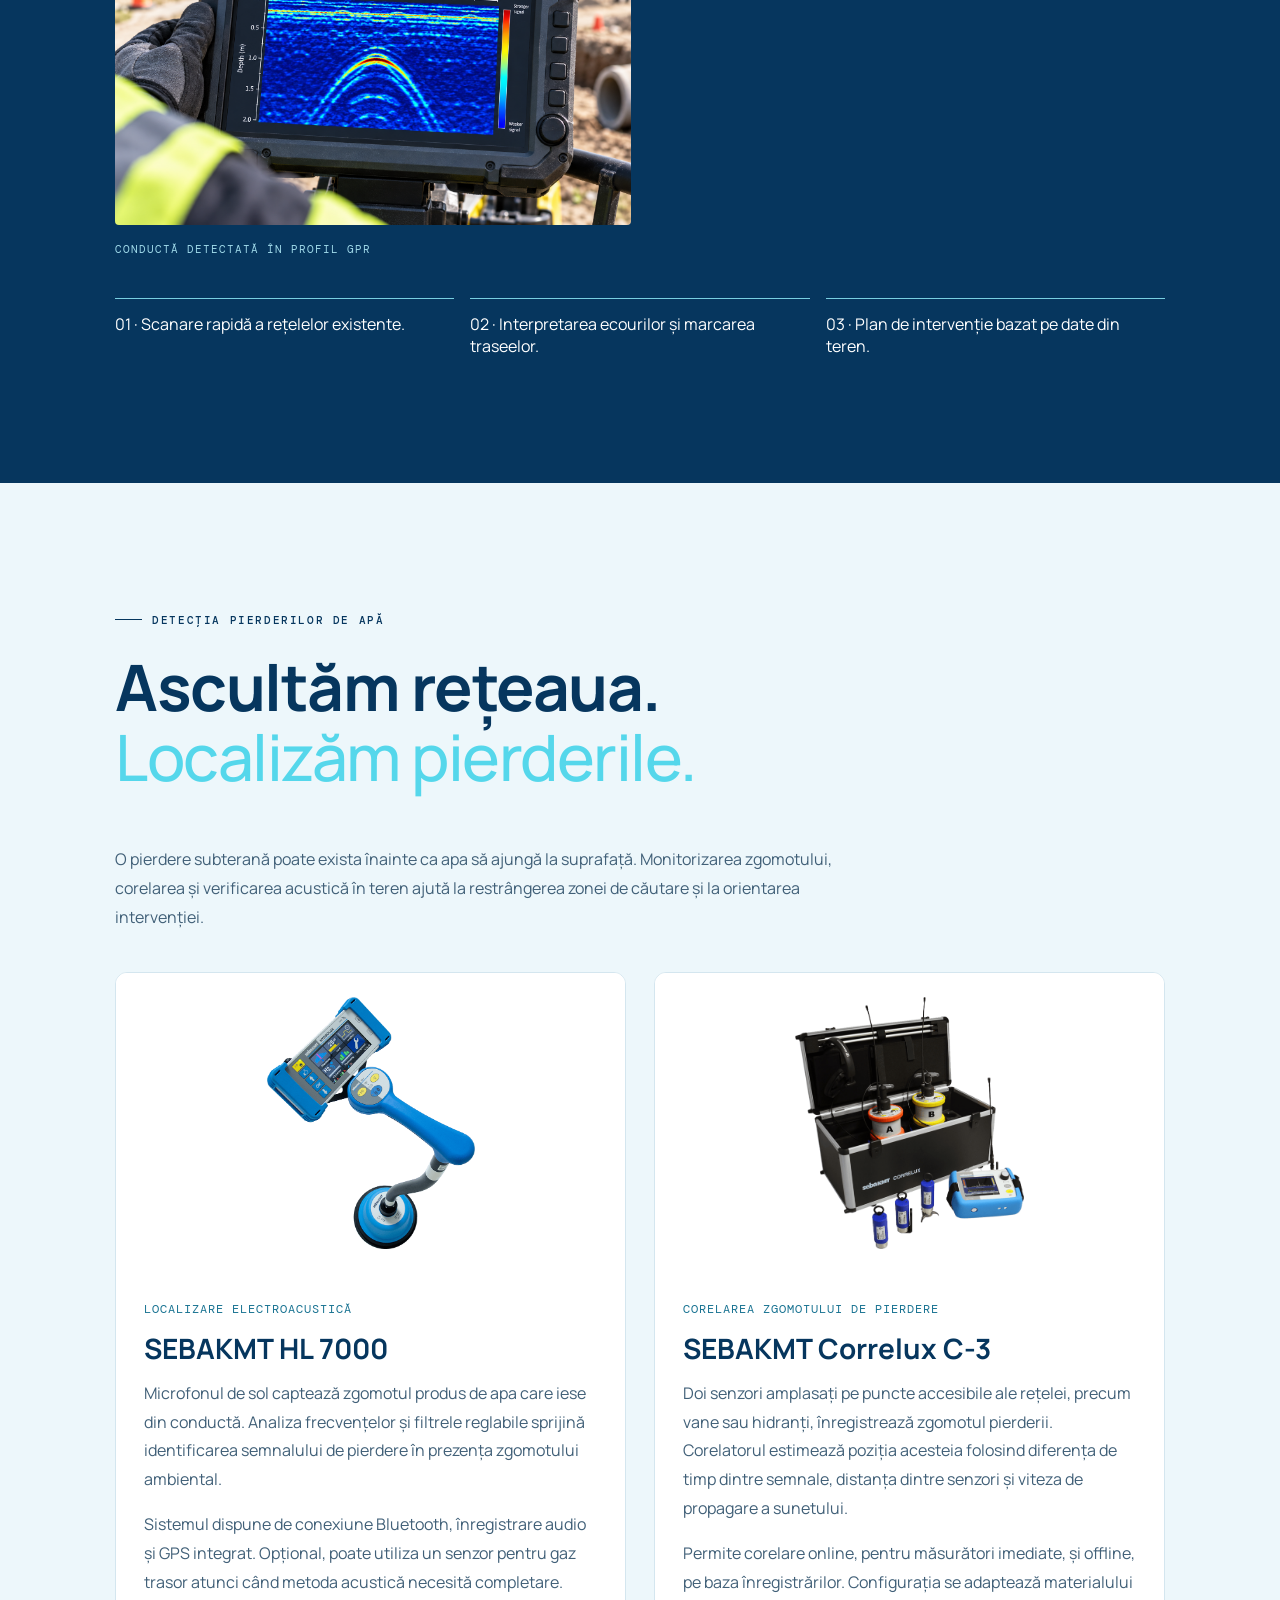
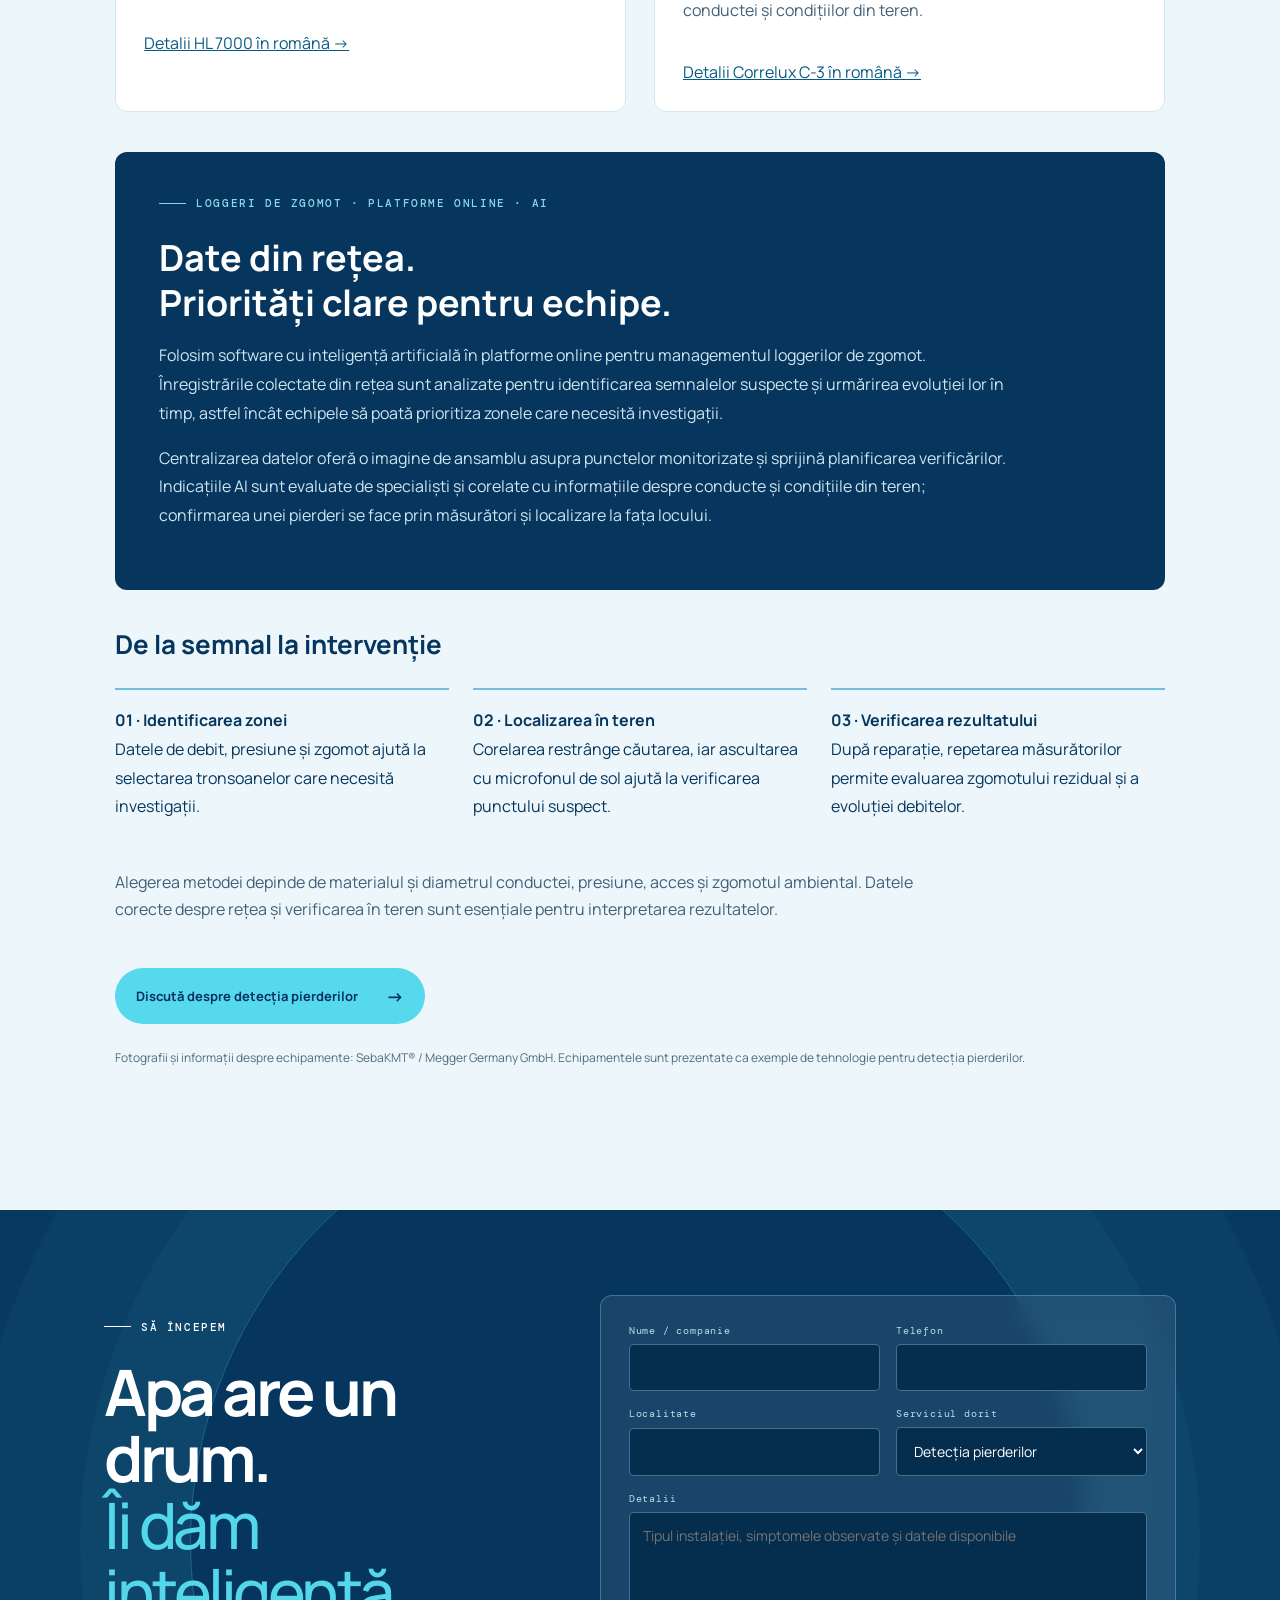
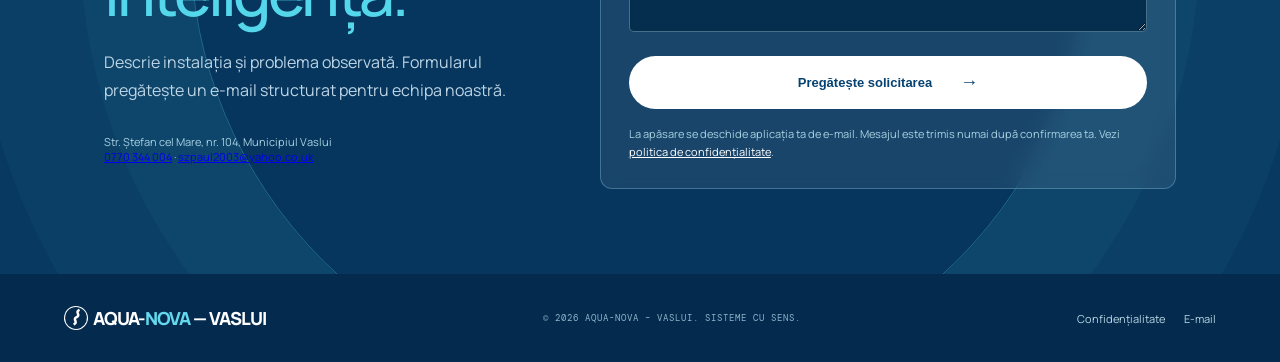
==== commit 869f2019: "Add Vaslui to Aqua Nova branding" ====
--- a/index.html
+++ b/index.html
@@ -3,16 +3,16 @@
   <head>
     <meta charset="UTF-8" />
     <meta name="viewport" content="width=device-width, initial-scale=1.0" />
-    <meta name="description" content="AQUA NOVA — automatizări inteligente pentru captarea, tratarea și distribuția apei." />
-    <title>AQUA NOVA | Automatizări și monitorizare pentru apă</title>
+    <meta name="description" content="AQUA-NOVA – VASLUI — automatizări inteligente pentru captarea, tratarea și distribuția apei." />
+    <title>AQUA-NOVA – VASLUI | Automatizări și monitorizare pentru apă</title>
     <link rel="canonical" href="https://palvga.github.io/aqua-nova/" />
     <meta property="og:type" content="website" />
     <meta property="og:locale" content="ro_RO" />
-    <meta property="og:title" content="AQUA NOVA | Automatizări și monitorizare pentru apă" />
+    <meta property="og:title" content="AQUA-NOVA – VASLUI | Automatizări și monitorizare pentru apă" />
     <meta property="og:description" content="Monitorizare rețele, detecția pierderilor, automatizare și managementul puțurilor de adâncime." />
     <meta property="og:url" content="https://palvga.github.io/aqua-nova/" />
     <meta property="og:image" content="https://palvga.github.io/aqua-nova/assets/hero-management-puturi.png" />
-    <script type="application/ld+json">{"@context":"https://schema.org","@type":"ProfessionalService","name":"AQUA NOVA","url":"https://palvga.github.io/aqua-nova/","email":"szpaul2003@yahoo.co.uk","telephone":"+40770344004","address":{"@type":"PostalAddress","streetAddress":"Str. Ștefan cel Mare, nr. 104","addressLocality":"Vaslui","addressCountry":"RO"},"areaServed":"Romania","serviceType":["Detecția pierderilor de apă","Monitorizarea rețelelor de apă","Automatizarea și evaluarea puțurilor"]}</script>
+    <script type="application/ld+json">{"@context":"https://schema.org","@type":"ProfessionalService","name":"AQUA-NOVA – VASLUI","url":"https://palvga.github.io/aqua-nova/","email":"szpaul2003@yahoo.co.uk","telephone":"+40770344004","address":{"@type":"PostalAddress","streetAddress":"Str. Ștefan cel Mare, nr. 104","addressLocality":"Vaslui","addressCountry":"RO"},"areaServed":"Romania","serviceType":["Detecția pierderilor de apă","Monitorizarea rețelelor de apă","Automatizarea și evaluarea puțurilor"]}</script>
     <link rel="preconnect" href="https://fonts.googleapis.com" />
     <link rel="preconnect" href="https://fonts.gstatic.com" crossorigin />
     <link href="https://fonts.googleapis.com/css2?family=DM+Mono:wght@400;500&family=Manrope:wght@400;500;600;700;800&display=swap" rel="stylesheet" />
@@ -22,7 +22,7 @@
     <a class="skip-link" href="#continut">Sari la conținut</a>
     <div class="cursor-glow"></div>
     <header class="nav">
-      <a class="brand" href="#acasa" aria-label="Aqua Nova acasă"><span class="brand-mark">⌇</span>AQUA<span>NOVA</span></a>
+      <a class="brand" href="#acasa" aria-label="Aqua Nova acasă"><span class="brand-mark">⌇</span>AQUA-<span>NOVA</span> — VASLUI</a>
       <button class="menu-toggle" type="button" aria-label="Deschide meniul" aria-expanded="false" aria-controls="navigatie-principala"><i></i><i></i></button>
       <nav id="navigatie-principala">
         <a href="#acasa">Acasă</a><a href="#detectie-pierderi">Detecția pierderilor</a><a href="monitorizare-retele.html">Monitorizare rețele</a><a href="puturi-forate.html">Management puțuri</a><a href="contoare.html">Contoare inteligente</a><a href="monitorizare-retele.html#presiuni-distanta">Citiri presiuni</a><a href="#proiecte">Proiecte</a>
@@ -92,7 +92,7 @@
         <p style="font-size:12px;color:#526b7c;line-height:1.7;margin-top:24px">Fotografii și informații despre echipamente: SebaKMT® / Megger Germany GmbH. Echipamentele sunt prezentate ca exemple de tehnologie pentru detecția pierderilor.</p>
       </section>
       <section id="contact" class="contact"><div class="contact-rings"></div><div class="contact-shell"><div class="contact-content reveal"><p class="eyebrow"><span></span> SĂ ÎNCEPEM</p><h2>Apa are un drum.<br /><em>Îi dăm inteligență.</em></h2><p class="intro">Descrie instalația și problema observată. Formularul pregătește un e-mail structurat pentru echipa noastră.</p><p class="contact-note">Str. Ștefan cel Mare, nr. 104, Municipiul Vaslui<br><a href="tel:+40770344004">0770 344 004</a> · <a href="mailto:szpaul2003@yahoo.co.uk">szpaul2003@yahoo.co.uk</a></p></div><form class="contact-form reveal delay-1" data-email-form><label>Nume / companie<input name="nume" autocomplete="name" required></label><label>Telefon<input name="telefon" type="tel" autocomplete="tel" required></label><label>Localitate<input name="localitate" autocomplete="address-level2" required></label><label>Serviciul dorit<select name="serviciu"><option>Detecția pierderilor</option><option>Monitorizarea rețelei</option><option>Evaluarea unui puț</option><option>Automatizare și SCADA</option><option>Alt serviciu</option></select></label><label class="wide">Detalii<textarea name="mesaj" required placeholder="Tipul instalației, simptomele observate și datele disponibile"></textarea></label><button class="button light wide" type="submit">Pregătește solicitarea <b>→</b></button><p class="form-note">La apăsare se deschide aplicația ta de e-mail. Mesajul este trimis numai după confirmarea ta. Vezi <a href="politica-confidentialitate.html">politica de confidențialitate</a>.</p></form></div></section></main>
-    <a class="mobile-contact" href="tel:+40770344004">Sună un inginer · 0770 344 004</a><footer><a class="brand" href="#acasa"><span class="brand-mark">⌇</span>AQUA<span>NOVA</span></a><p>© 2026 AQUA NOVA. SISTEME CU SENS.</p><div><a href="politica-confidentialitate.html">Confidențialitate</a><a href="mailto:szpaul2003@yahoo.co.uk">E-mail</a></div></footer>
+    <a class="mobile-contact" href="tel:+40770344004">Sună un inginer · 0770 344 004</a><footer><a class="brand" href="#acasa"><span class="brand-mark">⌇</span>AQUA-<span>NOVA</span> — VASLUI</a><p>© 2026 AQUA-NOVA – VASLUI. SISTEME CU SENS.</p><div><a href="politica-confidentialitate.html">Confidențialitate</a><a href="mailto:szpaul2003@yahoo.co.uk">E-mail</a></div></footer>
     <script src="script.js"></script>
   </body>
 </html>
